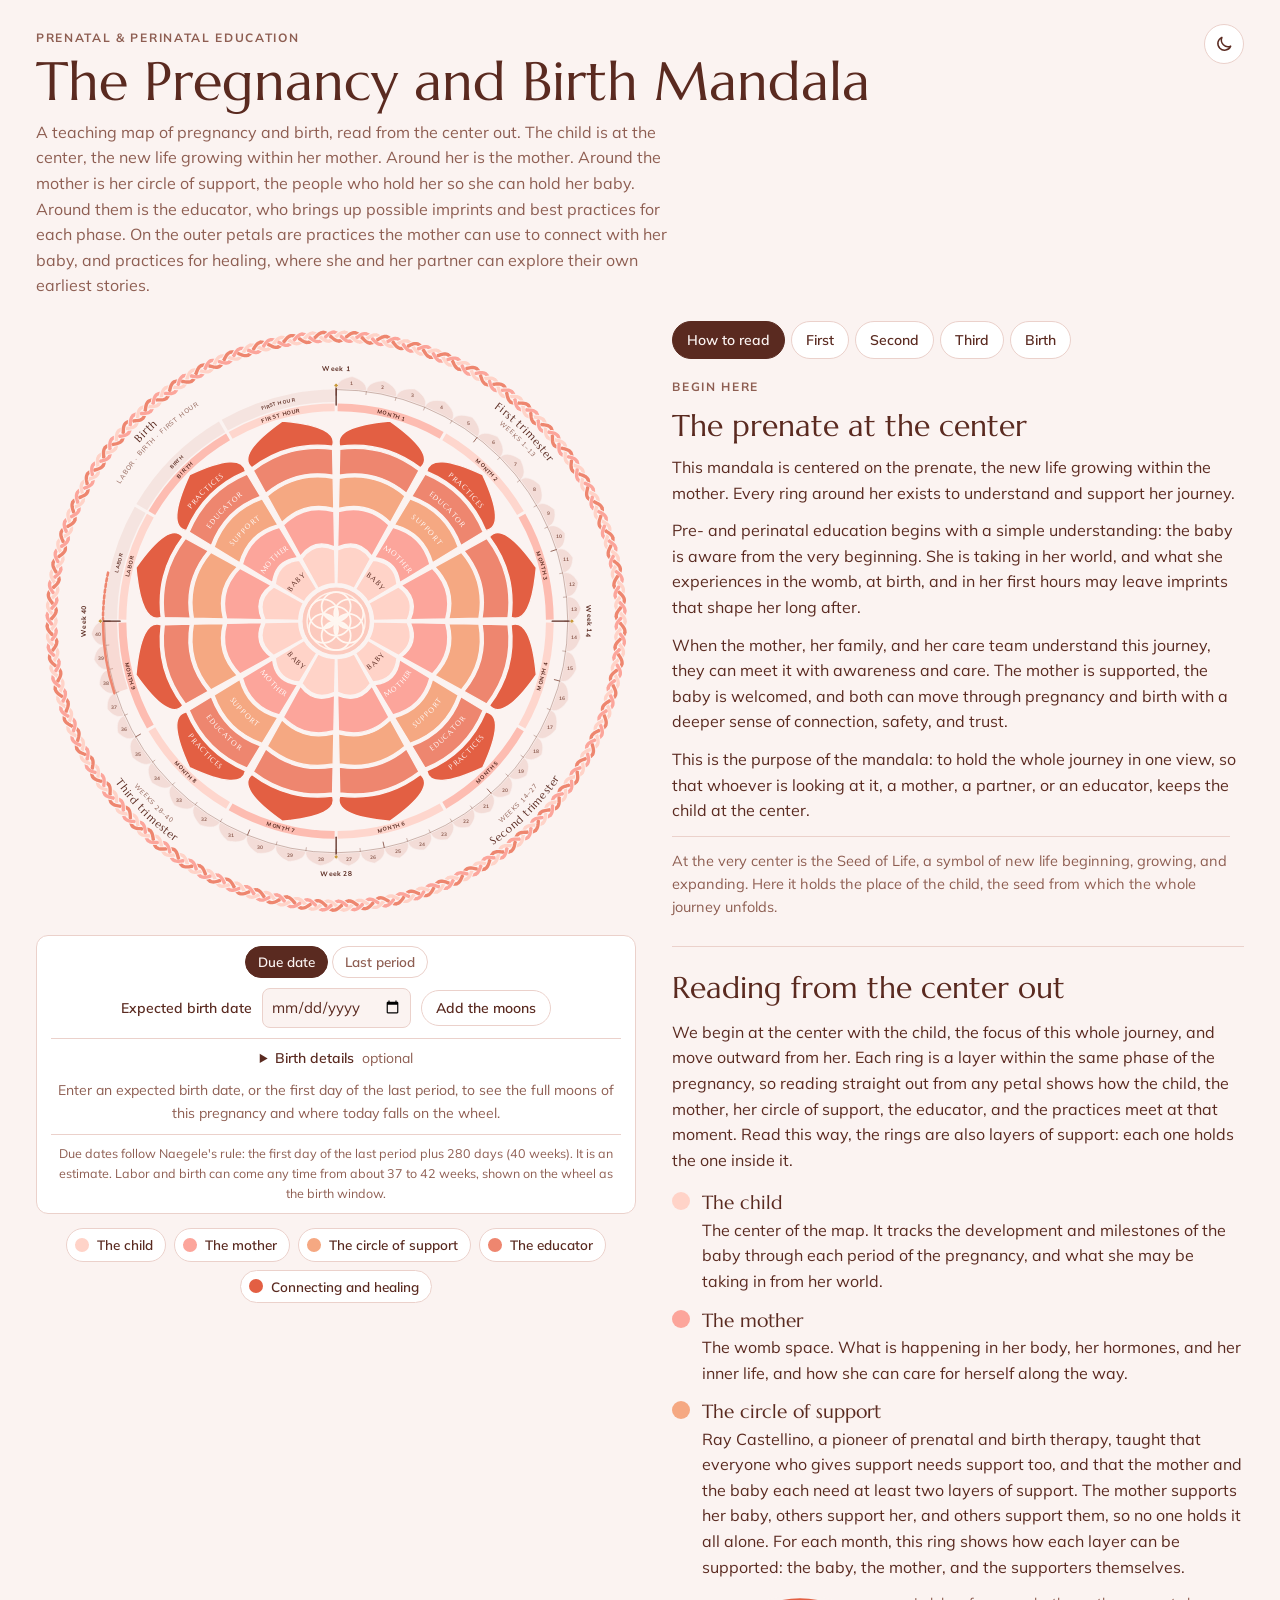
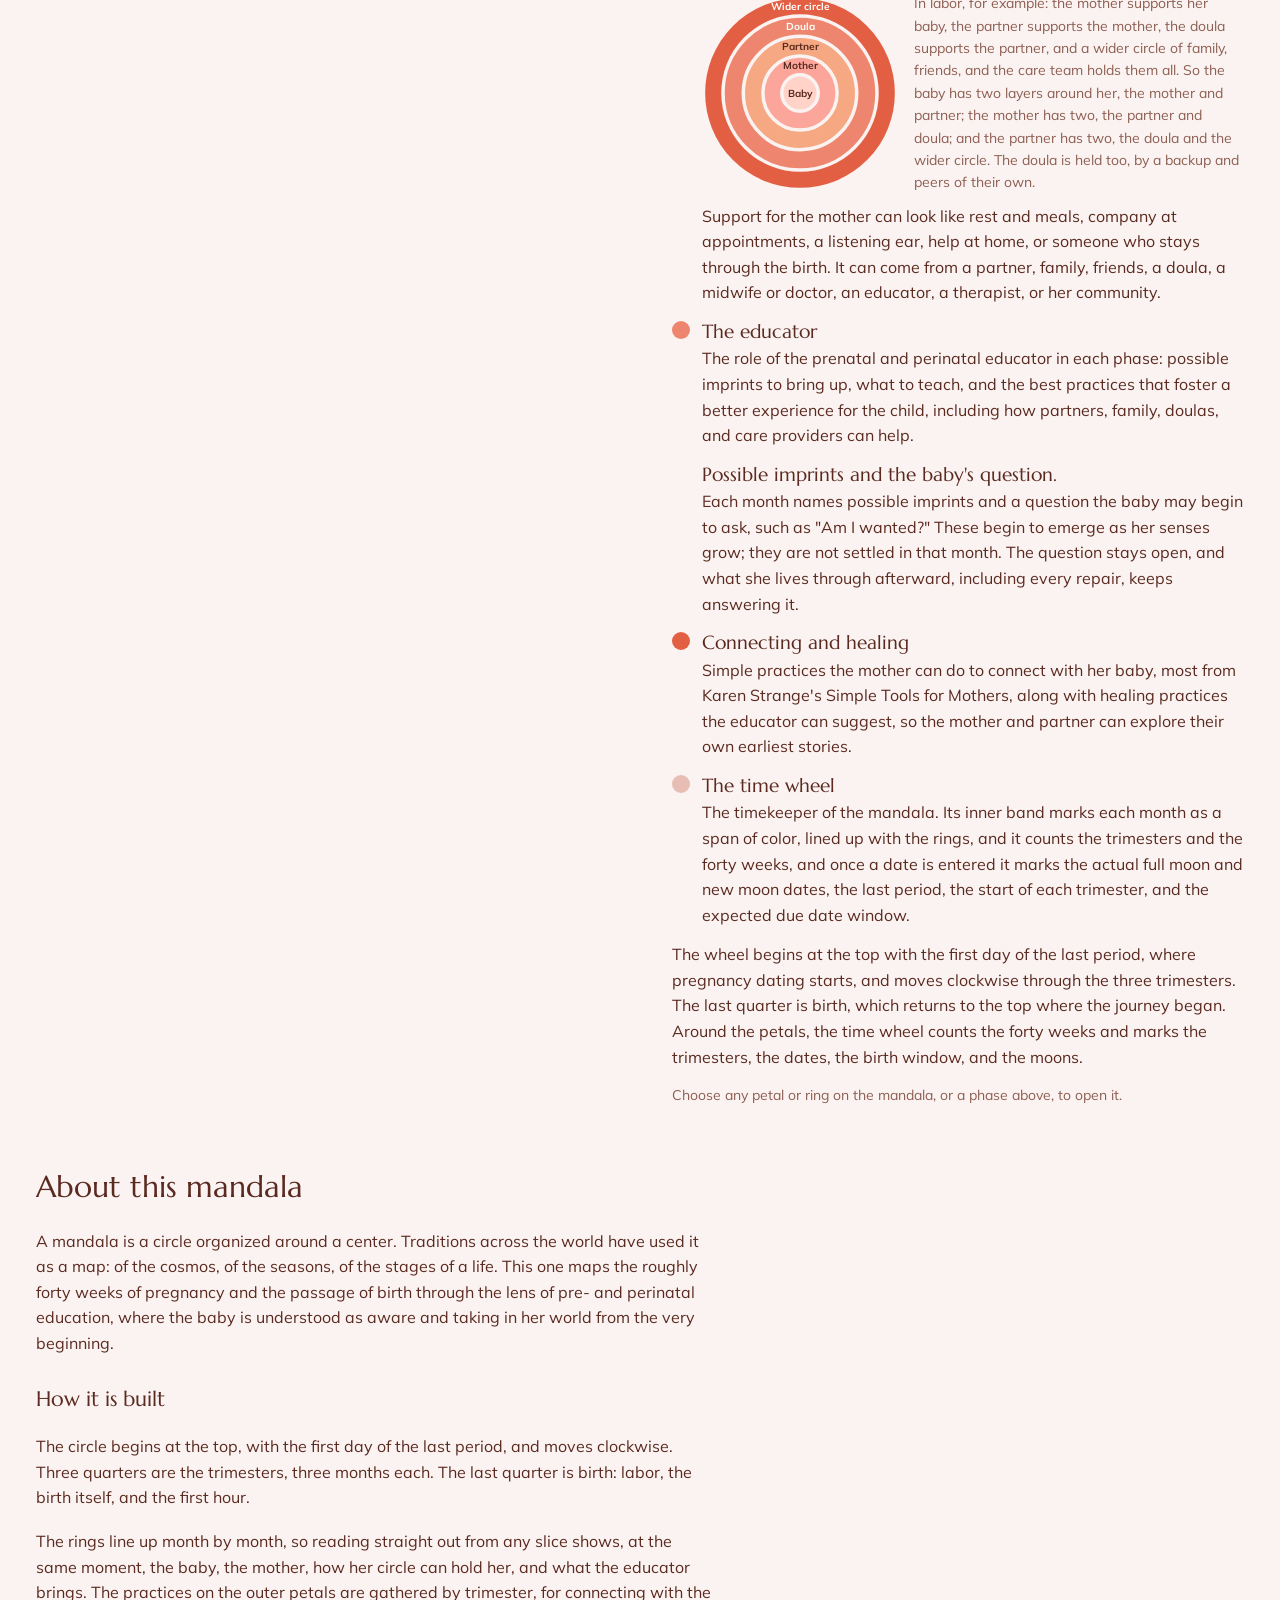
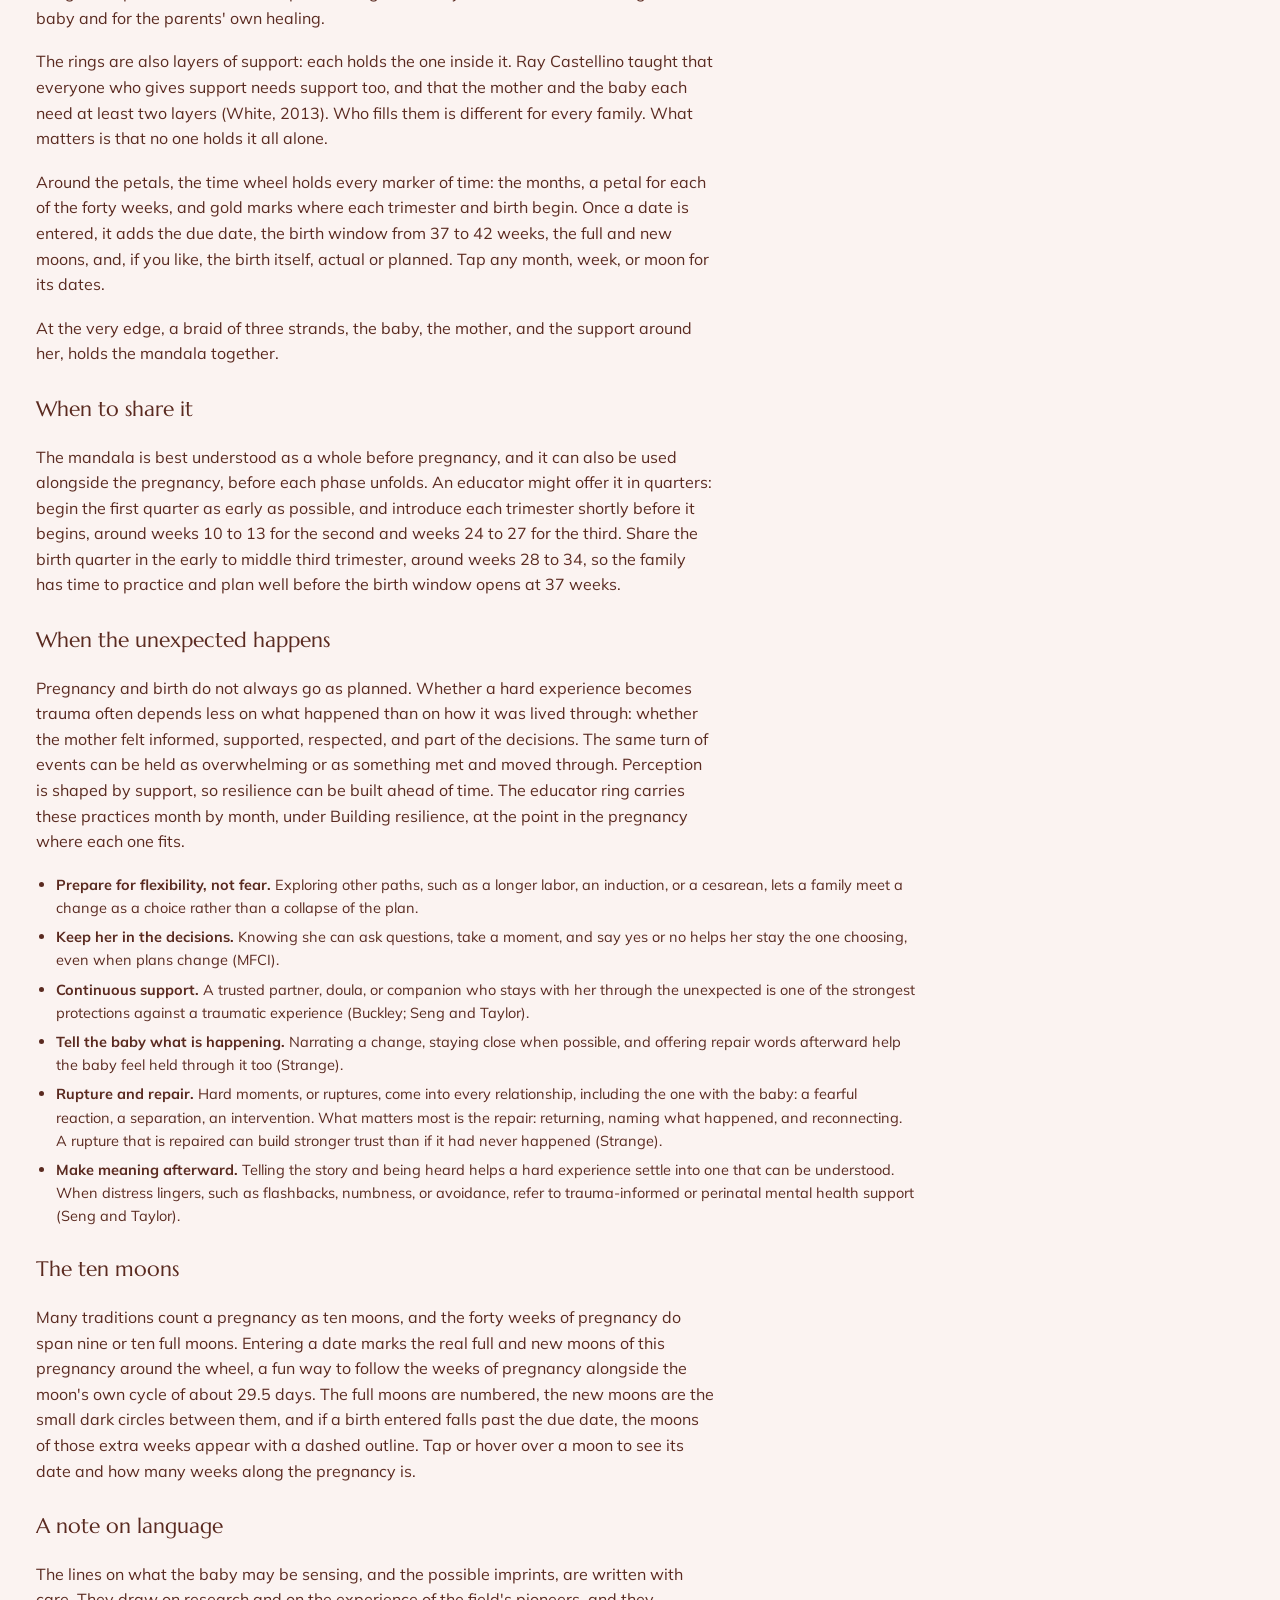
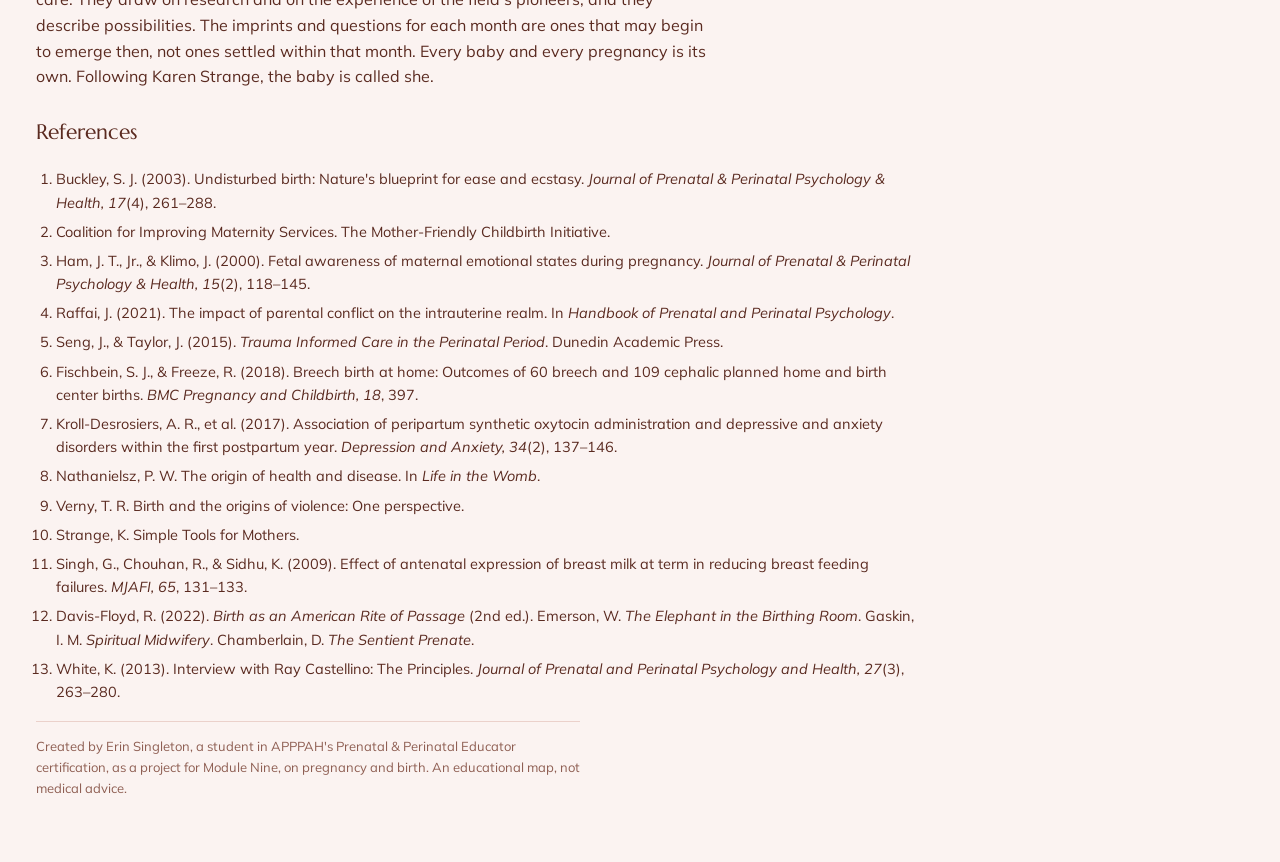
==== index.html @ 00bcc4e9 "Layers of support: a wider circle of family, friends, and the care team, so the partner has two laye" ====
<!doctype html>
<html lang="en">
<head>
<meta charset="utf-8">
<meta name="viewport" content="width=device-width,initial-scale=1,viewport-fit=cover">
<title>The Pregnancy and Birth Mandala</title>
<meta name="description" content="A teaching map of pregnancy and birth, read from the center out: the child, the mother, the circle of support, the educator, and practices for connecting with the prenate and for healing.">
<link rel="icon" href="favicon.ico?v=3" sizes="any">
<link rel="icon" href="favicon.svg?v=3" type="image/svg+xml">
<link rel="icon" href="favicon-32.png?v=3" type="image/png" sizes="32x32">
<link rel="apple-touch-icon" href="apple-touch-icon.png?v=3">
<link rel="preconnect" href="https://fonts.googleapis.com">
<link rel="preconnect" href="https://fonts.gstatic.com" crossorigin>
<link rel="stylesheet" href="https://fonts.googleapis.com/css2?family=Marcellus&family=Mulish:ital,wght@0,400;0,600;0,700;1,400&display=swap">
<style>
/* Layout: the mandala holds the left (sticky on wide screens); the reading panel sits to the right. Center-out order everywhere. */
:root{
  --bg:#FBF3F1; --surface:#FFFFFF; --ink:#5A2A20; --muted:#8E5E52; --line:#EBD1CB;
  --core:#E35F43; --child:#FFD3C8; --mother:#FCA59B; --circle:#F5A882; --support:#EE866F; --practice:#E35F43; --moon:#E7BDB4;
  --on-dark:#FFFFFF; --on-light:#5A2A20; --today:#5A2A20; --gold:#C9993A; --fullmoon:#FFFFFF; --seed:#FFF7F1; --center:#FCCABE; --month:#FDBCB1; --month2:#FED6CD;
  --display:"Marcellus", "Cormorant Garamond", Georgia, serif;
  --body:"Mulish", "Avenir Next", "Segoe UI", system-ui, sans-serif;
}
@media (prefers-color-scheme: dark){ :root:not([data-theme="light"]){
  --bg:#2A1814; --surface:#351F1A; --ink:#F3DFDB; --muted:#C9A097; --line:#4E312A;
  --core:#E35F43; --child:#F8BAAE; --mother:#EB9184; --circle:#DE8E6C; --support:#DC765F; --practice:#D0553A; --moon:#A87166;
  --on-dark:#FFFFFF; --on-light:#3A1A14; --today:#F3DFDB; --gold:#E0B65E; --fullmoon:#FBF0E4; --seed:#9E721E; --center:var(--child); --month:#F2A699; --month2:#F8C4BA; color-scheme:dark }}
:root[data-theme="dark"]{
  --bg:#2A1814; --surface:#351F1A; --ink:#F3DFDB; --muted:#C9A097; --line:#4E312A;
  --core:#E35F43; --child:#F8BAAE; --mother:#EB9184; --circle:#DE8E6C; --support:#DC765F; --practice:#D0553A; --moon:#A87166;
  --on-dark:#FFFFFF; --on-light:#3A1A14; --today:#F3DFDB; --gold:#E0B65E; --fullmoon:#FBF0E4; --seed:#9E721E; --center:var(--child); --month:#F2A699; --month2:#F8C4BA; color-scheme:dark }

*{box-sizing:border-box}
html{scroll-padding-top:env(safe-area-inset-top,0px)}
[hidden]{display:none!important}
img{max-width:100%}
body{background:var(--bg);color:var(--ink);font-family:var(--body);font-size:16px;line-height:1.6;margin:0}
.wrap{max-width:1240px;margin:0 auto;padding-inline:16px;padding-block:28px 64px}
header.top{display:grid;gap:6px;margin-bottom:22px;position:relative;padding-right:52px}
:root[data-theme="light"]{color-scheme:light}
.themebtn{position:absolute;top:-4px;right:0;width:40px;height:40px;display:grid;place-items:center;border:1px solid var(--line);border-radius:50%;background:var(--surface);color:var(--ink);cursor:pointer;padding:0}
.themebtn:hover{background:var(--bg)}
.themebtn:focus-visible{outline:2px solid var(--ink);outline-offset:2px}
.themebtn svg{width:20px;height:20px;overflow:visible}
.themebtn .sun{display:none}
.is-dark .themebtn .moon{display:none}
.is-dark .themebtn .sun{display:block}
.eyebrow{font-size:12px;letter-spacing:.14em;text-transform:uppercase;color:var(--muted);font-weight:700}
h1{font-family:var(--display);font-weight:400;font-size:clamp(34px,5vw,54px);line-height:1.05;margin:0;text-wrap:balance}
.lede{max-width:64ch;color:var(--muted);margin:4px 0 0}
.lede a{color:var(--ink)}

.main{display:grid;grid-template-columns:minmax(0,1.05fr) minmax(0,1fr);gap:36px;align-items:start}
@media (max-width:900px){.main{grid-template-columns:1fr}}
.stage{position:sticky;top:calc(env(safe-area-inset-top,0px) + 12px);display:grid;gap:14px}
@media (max-width:900px){.stage{position:static}}
.svgbox{width:100%;max-width:640px;margin:0 auto;aspect-ratio:1/1;position:relative}
.coretip{position:absolute;left:50%;top:50%;transform:translate(-50%,calc(-100% - 9%));width:min(250px,70%);background:var(--surface);color:var(--ink);border:1px solid var(--line);border-radius:12px;padding:10px 12px;font-size:13.5px;line-height:1.45;text-align:center;box-shadow:0 6px 20px color-mix(in srgb, var(--ink) 16%, transparent);pointer-events:none;opacity:0;transition:opacity .2s ease}
.coretip.on{opacity:1}
.coretip{border-top:5px solid var(--center);background:color-mix(in srgb, var(--center) 18%, var(--surface))}
.coretip .coreicon{width:44px;height:44px;display:block;margin:2px auto 6px;overflow:visible}
.coretip span{display:block;color:var(--muted);font-size:12.5px;margin-top:4px}
.coretip b{font-family:var(--display);font-weight:400;font-size:16px;display:block;margin-bottom:2px}
.moontip{position:absolute;left:0;top:0;z-index:2;width:max-content;max-width:min(260px,72%);background:var(--surface);color:var(--ink);border:1px solid var(--line);border-radius:12px;padding:8px 12px;font-size:13.5px;line-height:1.4;text-align:center;box-shadow:0 6px 20px color-mix(in srgb, var(--ink) 16%, transparent);pointer-events:none;opacity:0;transition:opacity .15s ease}
.moontip.on{opacity:1}
.moontip.ringed{border-top:5px solid var(--tipc);background:color-mix(in srgb, var(--tipc) 14%, var(--surface))}
.moontip .ringtag{display:inline-flex;align-items:center;gap:6px;font-size:10.5px;font-weight:700;letter-spacing:.12em;text-transform:uppercase;color:var(--muted);margin-bottom:2px}
.moontip .ringtag i{width:10px;height:10px;border-radius:50%;background:var(--tipc);box-shadow:0 0 0 1px color-mix(in srgb, var(--ink) 25%, transparent)}
.moontip b{font-family:var(--display);font-weight:400;font-size:16px;display:block}
.moontip span{color:var(--muted);font-size:12.5px;display:block}
.moonmk{cursor:pointer}
.moonring{fill:transparent;cursor:pointer}
.braidhit{fill:transparent;cursor:pointer}
.braidhit:focus{outline:none}
.wkhit{fill:transparent;cursor:pointer}
.wkhit:focus{outline:none}
/* a small scallop for each week around the time wheel, under its number; it warms when its week is hovered */
.wks{fill:var(--moon);opacity:.42;transition:fill .15s ease,opacity .15s ease}
.wks{stroke:var(--bg);stroke-width:1.2}
.wks.hov{fill:var(--mother);opacity:1}
.wks.post{fill:transparent;opacity:1;stroke:var(--moon);stroke-width:1.6;stroke-dasharray:4 3}
.wks.post.hov{fill:var(--mother);stroke:var(--mother)}
.wks.after{fill:var(--bg);opacity:1;stroke:var(--practice);stroke-width:1.3;stroke-dasharray:3 2.5}
.wks.after.hov{fill:var(--mother);stroke:var(--mother)}
.wks.bornwk{fill:var(--practice);opacity:.85}
.trimark{stroke:var(--ink);stroke-width:2.5;stroke-linecap:round;pointer-events:none}
.trigem{fill:var(--gold);stroke:var(--bg);stroke-width:1.5;pointer-events:none}
.winband{fill:var(--support);opacity:.22;cursor:pointer}
.winline{fill:none;stroke:var(--support);stroke-width:5;stroke-linecap:round;cursor:pointer}
.winband.open,.winband:focus-visible{opacity:.36}
.winband:focus{outline:none}
.winlbl{fill:var(--muted);font-family:var(--body);font-size:11px;font-weight:700}
.moonring:focus{outline:none}
.moonring:focus-visible,.moonring.open{fill:color-mix(in srgb, var(--ink) 6%, transparent)}
.moonmk:focus{outline:none}
.moonmk:focus-visible circle,.moonmk.open circle{stroke:var(--ink)}
.center-msg{display:grid;gap:12px}
.center-msg h2{font-family:var(--display);font-weight:400;font-size:30px;margin:0;line-height:1.15}
.center-msg p{margin:0;max-width:62ch}
.center-msg .sym{font-size:14.5px;color:var(--muted);border-top:1px solid var(--line);padding-top:12px}
svg{width:100%;height:100%;display:block;overflow:visible}
.cell{cursor:pointer;transition:opacity .25s ease;stroke:var(--bg);stroke-width:2.5}
.cell:focus{outline:none}
.cell:focus-visible{stroke:var(--ink);stroke-width:3}
svg.dimming .cell.off{opacity:.28}
#selOutline path{fill:none;stroke:var(--gold);stroke-width:2;stroke-linejoin:round;pointer-events:none}
.lbl{pointer-events:none;font-family:var(--display);}
.lbl-light{fill:var(--on-dark)}
.lbl-dark{fill:var(--on-light)}
.seclbl{fill:var(--ink);font-family:var(--display);font-size:21px;letter-spacing:.06em;cursor:pointer}
.secsub{fill:var(--muted);font-family:var(--body);font-size:12.5px;letter-spacing:.12em;text-transform:uppercase}
.orn{fill:none;stroke:var(--line);stroke-width:1.2}
.mspan{fill:var(--month);cursor:pointer}
.mspan.alt{fill:var(--month2)}
.mspan:focus{outline:none}
.mspan:hover,.mspan:focus-visible,.mspan.open{fill:var(--mother)}
.mlbl{fill:var(--on-light);font-family:var(--body);font-weight:700;pointer-events:none}
.wk{fill:none;stroke:var(--muted);stroke-width:1.2;stroke-linecap:round;opacity:.7}
.wk5{stroke-width:1.8;opacity:1}
.wklbl{fill:var(--muted);font-family:var(--body);font-size:9.5px;font-weight:700}
.dot{fill:var(--line)}

.datebar{display:flex;flex-wrap:wrap;gap:10px;align-items:center;justify-content:center;background:var(--surface);border:1px solid var(--line);border-radius:12px;padding:10px 14px;max-width:640px;margin:0 auto;width:100%}
.datebar label{font-size:14px;font-weight:600}
.datemode{flex-basis:100%;display:flex;justify-content:center;gap:4px}
.datemode button{font:inherit;font-size:13.5px;font-weight:600;border:1px solid var(--line);background:transparent;color:var(--muted);border-radius:999px;padding:4px 12px;cursor:pointer}
.datemode button[aria-checked="true"]{background:var(--ink);color:var(--bg);border-color:var(--ink)}
.datemode button:focus-visible{outline:2px solid var(--ink);outline-offset:2px}
.datelbl{fill:var(--ink);font-family:var(--body);font-weight:700}
.datetick{stroke:var(--ink);stroke-width:2.5;stroke-linecap:round;pointer-events:none}
.datebar input{font:inherit;font-size:15px;padding:6px 8px;border:1px solid var(--line);border-radius:8px;background:var(--bg);color:var(--ink)}
.btn{font:inherit;font-size:14px;font-weight:600;border:1px solid var(--line);background:transparent;color:var(--ink);border-radius:999px;padding:6px 14px;cursor:pointer}
.btn:hover{background:var(--bg)}
.btn:focus-visible,.tab:focus-visible,.ringkey button:focus-visible{outline:2px solid var(--ink);outline-offset:2px}
.status{flex-basis:100%;text-align:center;font-size:14px;color:var(--muted);margin:0}
.status b{color:var(--ink)}
.birthdet{flex-basis:100%;border-top:1px solid var(--line);padding-top:8px}
.birthdet summary{cursor:pointer;font-size:14px;font-weight:600;text-align:center;list-style-position:inside}
.birthdet summary span{font-weight:400;color:var(--muted);margin-left:4px}
.birthdet .bd{display:grid;gap:10px;margin-top:10px}
.birthdet label{display:grid;gap:4px;font-size:13.5px;font-weight:600}
.birthdet select,.birthdet input{font:inherit;font-size:15px;padding:6px 8px;border:1px solid var(--line);border-radius:8px;background:var(--bg);color:var(--ink)}
.birthdet .bdbtns{display:flex;gap:8px;flex-wrap:wrap;justify-content:center}
.birthdet .bnote{margin:0;font-size:12.5px;color:var(--muted)}
.bq{fill:var(--moon);opacity:.28;cursor:pointer}
.bq:hover,.bq.open,.bq:focus-visible{opacity:.5}
.bq:focus{outline:none}
.bqlbl{fill:var(--ink);font-family:var(--body);font-weight:700;pointer-events:none}
.bq.set{fill:var(--practice)}
.bq.set:hover,.bq.set.open,.bq.set:focus-visible{opacity:1!important}
.bqlbl.set{fill:var(--on-dark)}
.bmk{cursor:pointer}
.bmk:focus{outline:none}
.bmk circle{fill:var(--practice);stroke:var(--bg);stroke-width:2.5}
.bmk.planned circle{fill:var(--bg);stroke:var(--practice);stroke-width:2.5;stroke-dasharray:3 2.5}
.bmk.labor circle{fill:var(--support)}
.bmk.labor.planned circle{fill:var(--bg);stroke:var(--support)}
.bmk:focus-visible circle,.bmk.open circle{stroke:var(--ink)}
.bline{stroke:var(--practice);stroke-width:2.5;stroke-linecap:round;pointer-events:none}
.bline.planned{stroke-dasharray:5 4}
.blbl{fill:var(--practice);font-family:var(--body);font-weight:700}
.rule{flex-basis:100%;text-align:center;font-size:12.5px;color:var(--muted);margin:0;border-top:1px solid var(--line);padding-top:8px}
.newmk circle{fill:var(--on-light);stroke:var(--moon);stroke-width:2}
.newmk:focus-visible circle,.newmk.open circle{stroke:var(--ink)}

.ringkey{display:flex;flex-wrap:wrap;gap:8px;justify-content:center;max-width:640px;margin:0 auto}
.ringkey button{display:inline-flex;align-items:center;gap:8px;font:inherit;font-size:13.5px;font-weight:600;color:var(--ink);background:var(--surface);border:1px solid var(--line);border-radius:999px;padding:5px 12px 5px 8px;cursor:pointer}
.sw{width:14px;height:14px;border-radius:50%;flex:none}

/* Panel */
.panel{display:grid;gap:18px;min-width:0}
.tabs{display:flex;flex-wrap:wrap;gap:6px}
.tab{font:inherit;font-size:14px;font-weight:600;padding:7px 14px;border-radius:999px;border:1px solid var(--line);background:var(--surface);color:var(--ink);cursor:pointer}
.tab[aria-selected="true"]{background:var(--ink);color:var(--bg);border-color:var(--ink)}
.phasehead h2{font-family:var(--display);font-weight:400;font-size:32px;line-height:1.1;margin:0}
.phasehead .meta{color:var(--muted);font-size:14px;margin-top:4px;font-variant-numeric:tabular-nums}
.phasehead p{margin:10px 0 0;max-width:62ch}
.ring{background:var(--surface);border:1px solid var(--line);border-radius:14px;padding:16px 18px;display:grid;gap:10px;scroll-margin-top:16px}
.ring.hl{border-color:var(--ink);box-shadow:0 0 0 1px var(--ink)}
.ring h3{margin:0;font-family:var(--display);font-weight:400;font-size:22px;display:flex;align-items:center;gap:10px}
.ring h3 .sw{width:16px;height:16px}
.ring .about{margin:0;color:var(--muted);font-size:14px}
.ring h4{margin:4px 0 0;font-size:12px;letter-spacing:.12em;text-transform:uppercase;color:var(--muted)}
.ring p{margin:0}
.ring ul{margin:0;padding-left:20px;display:grid;gap:6px}
#r-practice h4{border-top:1px solid var(--line);padding-top:14px;margin-top:8px}
.support{background:color-mix(in srgb, var(--support) 12%, transparent);border-radius:10px;padding:10px 12px;font-size:14.5px}
.mcard{background:var(--surface);border:1px solid var(--line);border-radius:14px;padding:16px 18px;display:grid;gap:14px;scroll-margin-top:16px}
.mcard.cur{border-color:var(--ink);box-shadow:0 0 0 1px var(--ink)}
.mt{font-family:var(--display);font-size:24px;display:flex;flex-wrap:wrap;gap:4px 12px;align-items:baseline}
.mt span{font-family:var(--body);font-size:13.5px;color:var(--muted);font-variant-numeric:tabular-nums}
.lane{display:grid;gap:6px;padding:2px 0 2px 14px;border-left:3px solid var(--line)}
.lane p{margin:0}
.lane h4{display:flex;align-items:center;gap:8px;margin:0;font-size:12px;letter-spacing:.12em;text-transform:uppercase;color:var(--muted)}
.lane h4 .sw{width:12px;height:12px}
.l-child{border-left-color:var(--child)} .l-mother{border-left-color:var(--mother)} .l-circle{border-left-color:var(--circle)} .l-edu{border-left-color:var(--support)}
.lane.hl{background:color-mix(in srgb, var(--ink) 6%, transparent);border-radius:0 8px 8px 0;padding-block:8px}
.take{font-style:italic}
/* the baby's question: the one the month's imprint may answer, set after the imprint */
.herq{font-family:var(--display);font-size:20px;line-height:1.3;color:var(--ink);margin:4px 0 8px;padding:12px 14px;text-align:center;border-top:1px solid var(--line);border-bottom:1px solid var(--line)}
.herq small{display:block;font-family:var(--body);font-size:13.5px;line-height:1.45;color:var(--muted);margin-top:3px}
.herq span{display:block;font-family:var(--body);font-size:11px;font-weight:700;letter-spacing:.16em;text-transform:uppercase;color:var(--muted);margin-bottom:2px}
.moontip .tq{display:block;font-family:var(--display);font-style:normal;font-size:15px;margin:0 0 4px}
.moontip .tql{font-size:10.5px;font-weight:700;letter-spacing:.12em;text-transform:uppercase;margin:6px 0 1px}
.moontip .tql.q{font-size:12.5px;font-weight:400;font-style:italic;letter-spacing:0;text-transform:none}
.deeper{font-size:14px;color:var(--muted)}
.deeper b{color:var(--ink)}
.deeper ul{margin:4px 0 0;padding-left:18px;display:grid;gap:3px}
.src{font-size:12.5px;color:var(--muted)}
.intro{display:grid;gap:14px}
.center-msg + .intro{margin-top:28px;padding-top:24px;border-top:1px solid var(--line)}
.intro h2{font-family:var(--display);font-weight:400;font-size:30px;margin:0;line-height:1.15}
.intro p{margin:0;max-width:62ch}
.legend{display:grid;gap:10px;margin:0;padding:0;list-style:none}
.legend li{display:grid;grid-template-columns:18px 1fr;gap:12px;align-items:start}
.legend .sw{margin-top:5px;width:18px;height:18px}
.legend b{font-family:var(--display);font-weight:400;font-size:19px;display:block}
.layers{display:flex;flex-wrap:wrap;align-items:center;gap:12px 16px;margin:12px 0 0}
.layers svg{width:196px;height:196px;flex:none;overflow:visible}
.layers text{font-family:var(--body);font-size:14.5px;font-weight:700;fill:var(--on-light);text-anchor:middle;dominant-baseline:central}
.layers text.lt{fill:var(--on-dark)}
.layers figcaption{flex:1 1 180px;font-size:14px;color:var(--muted)}
.legend .more{margin:10px 0 0}
.lane .about{margin:0;color:var(--muted);font-size:14px}
.hint{font-size:14px;color:var(--muted)}

section.about{margin-top:56px;display:grid;gap:18px;max-width:880px}
section.about h2{font-family:var(--display);font-weight:400;font-size:30px;margin:0}
section.about h3{font-family:var(--display);font-weight:400;font-size:21px;margin:8px 0 0}
section.about p{margin:0;max-width:68ch}
.refs{margin:0;padding-left:20px;display:grid;gap:6px;font-size:14.5px}
.foot{font-size:13px;color:var(--muted);border-top:1px solid var(--line);padding-top:14px;margin-top:10px}
@media (prefers-reduced-motion: reduce){.cell{transition:none}}
</style>
<script>
try{ var t=localStorage.getItem("pm-theme"); if(t==="light"||t==="dark") document.documentElement.setAttribute("data-theme",t); }catch(e){}
</script>
</head>
<body>
<div class="wrap">
  <header class="top">
    <button class="themebtn" type="button" id="themebtn" aria-label="Switch to dark mode">
      <svg class="sun" viewBox="0 0 24 24" fill="none" stroke="currentColor" stroke-width="1.8" stroke-linecap="round" aria-hidden="true"><circle cx="12" cy="12" r="4.2"/><path d="M12 2.5v2.2M12 19.3v2.2M2.5 12h2.2M19.3 12h2.2M5.3 5.3l1.6 1.6M17.1 17.1l1.6 1.6M5.3 18.7l1.6-1.6M17.1 6.9l1.6-1.6"/></svg>
      <svg class="moon" viewBox="0 0 24 24" fill="none" stroke="currentColor" stroke-width="1.8" stroke-linejoin="round" aria-hidden="true"><path d="M20 14.5A8 8 0 0 1 9.5 4a8 8 0 1 0 10.5 10.5z"/></svg>
    </button>
    <div class="eyebrow">Prenatal &amp; Perinatal Education</div>
    <h1>The Pregnancy and Birth Mandala</h1>
    <p class="lede">A teaching map of pregnancy and birth, read from the center out. The child is at the center, the new life growing within her mother. Around her is the mother. Around the mother is her circle of support, the people who hold her so she can hold her baby. Around them is the educator, who brings up possible imprints and best practices for each phase. On the outer petals are practices the mother can use to connect with her baby, and practices for healing, where she and her partner can explore their own earliest stories.</p>
  </header>

  <div class="main">
    <div class="stage">
      <div class="svgbox"><div class="moontip" id="moontip" role="status"></div><div class="coretip" id="coretip" aria-hidden="true"><svg class="coreicon" viewBox="-68 -68 136 136" aria-hidden="true"><circle r="66" fill="var(--center)"/><g fill="none" stroke="var(--seed)" stroke-width="5"><path d="M0 0A28 28 0 0 1 0.0 -28.0A28 28 0 0 1 0 0Z" fill="var(--seed)" stroke="none"/><path d="M0 0A28 28 0 0 1 24.2 -14.0A28 28 0 0 1 0 0Z" fill="var(--seed)" stroke="none"/><path d="M0 0A28 28 0 0 1 24.2 14.0A28 28 0 0 1 0 0Z" fill="var(--seed)" stroke="none"/><path d="M0 0A28 28 0 0 1 0.0 28.0A28 28 0 0 1 0 0Z" fill="var(--seed)" stroke="none"/><path d="M0 0A28 28 0 0 1 -24.2 14.0A28 28 0 0 1 0 0Z" fill="var(--seed)" stroke="none"/><path d="M0 0A28 28 0 0 1 -24.2 -14.0A28 28 0 0 1 0 0Z" fill="var(--seed)" stroke="none"/><circle r="28"/><circle cx="0.0" cy="-28.0" r="28"/><circle cx="24.2" cy="-14.0" r="28"/><circle cx="24.2" cy="14.0" r="28"/><circle cx="0.0" cy="28.0" r="28"/><circle cx="-24.2" cy="14.0" r="28"/><circle cx="-24.2" cy="-14.0" r="28"/><circle r="56"/></g></svg><b>The new life at the center</b>The Seed of Life: new life beginning, growing, and expanding within her mother.<span>Tap to read more.</span></div><svg id="m" viewBox="-578 -578 1156 1156" role="group" aria-label="Pregnancy mandala"></svg></div>
      <form class="datebar" id="dateform" autocomplete="off">
        <div class="datemode" role="radiogroup" aria-label="Which date do you know?">
          <button type="button" role="radio" aria-checked="true" data-mode="edd">Due date</button>
          <button type="button" role="radio" aria-checked="false" data-mode="lmp">Last period</button>
        </div>
        <label for="edd" id="datelabel">Expected birth date</label>
        <input type="date" id="edd" name="edd">
        <button class="btn" type="submit">Add the moons</button>
        <button class="btn" type="button" id="clear" hidden>Clear</button>
        <details class="birthdet" id="birthdet">
          <summary>Birth details <span>optional</span></summary>
          <div class="bd">
            <label>How birth begins
              <select id="bkind">
                <option value="spont">Labor begins on its own</option>
                <option value="induce">Induction</option>
                <option value="cesarean">Cesarean</option>
              </select></label>
            <label id="blabor-l"><span id="blabor-t">Labor began</span><input type="datetime-local" id="blabor"></label>
            <label><span id="bbirth-t">Birth</span><input type="datetime-local" id="bbirth"></label>
            <div class="bdbtns"><button class="btn" type="button" id="bsave">Show on the wheel</button><button class="btn" type="button" id="bclear" hidden>Clear birth details</button></div>
            <p class="bnote">For a birth that has happened, or one that is planned, such as an induction or a cesarean for medical reasons. The due date and the full forty weeks stay on the wheel, and the birth is marked where it falls, so you can see where the baby is at that time and prepare along that line. A date still to come is shown as planned.</p>
          </div>
        </details>
        <p class="status" id="status">Enter an expected birth date, or the first day of the last period, to see the full moons of this pregnancy and where today falls on the wheel.</p>
        <p class="rule">Due dates follow Naegele's rule: the first day of the last period plus 280 days (40 weeks). It is an estimate. Labor and birth can come any time from about 37 to 42 weeks, shown on the wheel as the birth window.</p>
      </form>
      <div class="ringkey" id="ringkey" aria-label="Rings"></div>
    </div>

    <div class="panel">
      <div class="tabs" role="tablist" id="tabs"></div>
      <div id="panel" aria-live="polite"></div>
    </div>
  </div>

  <section class="about" id="about">
    <h2>About this mandala</h2>
    <p>A mandala is a circle organized around a center. Traditions across the world have used it as a map: of the cosmos, of the seasons, of the stages of a life. This one maps the roughly forty weeks of pregnancy and the passage of birth through the lens of pre- and perinatal education, where the baby is understood as aware and taking in her world from the very beginning.</p>
    <h3>How it is built</h3>
    <p>The circle begins at the top, with the first day of the last period, and moves clockwise. Three quarters are the trimesters, three months each. The last quarter is birth: labor, the birth itself, and the first hour.</p>
    <p>The rings line up month by month, so reading straight out from any slice shows, at the same moment, the baby, the mother, how her circle can hold her, and what the educator brings. The practices on the outer petals are gathered by trimester, for connecting with the baby and for the parents' own healing.</p>
    <p>The rings are also layers of support: each holds the one inside it. Ray Castellino taught that everyone who gives support needs support too, and that the mother and the baby each need at least two layers (White, 2013). Who fills them is different for every family. What matters is that no one holds it all alone.</p>
    <p>Around the petals, the time wheel holds every marker of time: the months, a petal for each of the forty weeks, and gold marks where each trimester and birth begin. Once a date is entered, it adds the due date, the birth window from 37 to 42 weeks, the full and new moons, and, if you like, the birth itself, actual or planned. Tap any month, week, or moon for its dates.</p>
    <p>At the very edge, a braid of three strands, the baby, the mother, and the support around her, holds the mandala together.</p>
    <h3>When to share it</h3>
    <p>The mandala is best understood as a whole before pregnancy, and it can also be used alongside the pregnancy, before each phase unfolds. An educator might offer it in quarters: begin the first quarter as early as possible, and introduce each trimester shortly before it begins, around weeks 10 to 13 for the second and weeks 24 to 27 for the third. Share the birth quarter in the early to middle third trimester, around weeks 28 to 34, so the family has time to practice and plan well before the birth window opens at 37 weeks.</p>
    <h3>When the unexpected happens</h3>
    <p>Pregnancy and birth do not always go as planned. Whether a hard experience becomes trauma often depends less on what happened than on how it was lived through: whether the mother felt informed, supported, respected, and part of the decisions. The same turn of events can be held as overwhelming or as something met and moved through. Perception is shaped by support, so resilience can be built ahead of time. The educator ring carries these practices month by month, under Building resilience, at the point in the pregnancy where each one fits.</p>
    <ul class="refs">
      <li><b>Prepare for flexibility, not fear.</b> Exploring other paths, such as a longer labor, an induction, or a cesarean, lets a family meet a change as a choice rather than a collapse of the plan.</li>
      <li><b>Keep her in the decisions.</b> Knowing she can ask questions, take a moment, and say yes or no helps her stay the one choosing, even when plans change (MFCI).</li>
      <li><b>Continuous support.</b> A trusted partner, doula, or companion who stays with her through the unexpected is one of the strongest protections against a traumatic experience (Buckley; Seng and Taylor).</li>
      <li><b>Tell the baby what is happening.</b> Narrating a change, staying close when possible, and offering repair words afterward help the baby feel held through it too (Strange).</li>
      <li><b>Rupture and repair.</b> Hard moments, or ruptures, come into every relationship, including the one with the baby: a fearful reaction, a separation, an intervention. What matters most is the repair: returning, naming what happened, and reconnecting. A rupture that is repaired can build stronger trust than if it had never happened (Strange).</li>
      <li><b>Make meaning afterward.</b> Telling the story and being heard helps a hard experience settle into one that can be understood. When distress lingers, such as flashbacks, numbness, or avoidance, refer to trauma-informed or perinatal mental health support (Seng and Taylor).</li>
    </ul>
    <h3>The ten moons</h3>
    <p>Many traditions count a pregnancy as ten moons, and the forty weeks of pregnancy do span nine or ten full moons. Entering a date marks the real full and new moons of this pregnancy around the wheel, a fun way to follow the weeks of pregnancy alongside the moon's own cycle of about 29.5 days. The full moons are numbered, the new moons are the small dark circles between them, and if a birth entered falls past the due date, the moons of those extra weeks appear with a dashed outline. Tap or hover over a moon to see its date and how many weeks along the pregnancy is.</p>
    <h3>A note on language</h3>
    <p>The lines on what the baby may be sensing, and the possible imprints, are written with care. They draw on research and on the experience of the field's pioneers, and they describe possibilities. The imprints and questions for each month are ones that may begin to emerge then, not ones settled within that month. Every baby and every pregnancy is its own. Following Karen Strange, the baby is called she.</p>
    <h3>References</h3>
    <ol class="refs">
      <li>Buckley, S. J. (2003). Undisturbed birth: Nature's blueprint for ease and ecstasy. <i>Journal of Prenatal &amp; Perinatal Psychology &amp; Health, 17</i>(4), 261–288.</li>
      <li>Coalition for Improving Maternity Services. The Mother-Friendly Childbirth Initiative.</li>
      <li>Ham, J. T., Jr., &amp; Klimo, J. (2000). Fetal awareness of maternal emotional states during pregnancy. <i>Journal of Prenatal &amp; Perinatal Psychology &amp; Health, 15</i>(2), 118–145.</li>
      <li>Raffai, J. (2021). The impact of parental conflict on the intrauterine realm. In <i>Handbook of Prenatal and Perinatal Psychology</i>.</li>
      <li>Seng, J., &amp; Taylor, J. (2015). <i>Trauma Informed Care in the Perinatal Period</i>. Dunedin Academic Press.</li>
      <li>Fischbein, S. J., &amp; Freeze, R. (2018). Breech birth at home: Outcomes of 60 breech and 109 cephalic planned home and birth center births. <i>BMC Pregnancy and Childbirth, 18</i>, 397.</li>
      <li>Kroll-Desrosiers, A. R., et al. (2017). Association of peripartum synthetic oxytocin administration and depressive and anxiety disorders within the first postpartum year. <i>Depression and Anxiety, 34</i>(2), 137–146.</li>
      <li>Nathanielsz, P. W. The origin of health and disease. In <i>Life in the Womb</i>.</li>
      <li>Verny, T. R. Birth and the origins of violence: One perspective.</li>
      <li>Strange, K. Simple Tools for Mothers.</li>
      <li>Singh, G., Chouhan, R., &amp; Sidhu, K. (2009). Effect of antenatal expression of breast milk at term in reducing breast feeding failures. <i>MJAFI, 65</i>, 131–133.</li>
      <li>Davis-Floyd, R. (2022). <i>Birth as an American Rite of Passage</i> (2nd ed.). Emerson, W. <i>The Elephant in the Birthing Room</i>. Gaskin, I. M. <i>Spiritual Midwifery</i>. Chamberlain, D. <i>The Sentient Prenate</i>.</li>
      <li>White, K. (2013). Interview with Ray Castellino: The Principles. <i>Journal of Prenatal and Perinatal Psychology and Health, 27</i>(3), 263–280.</li>
    </ol>
    <p class="foot">Created by Erin Singleton, a student in APPPAH's Prenatal &amp; Perinatal Educator certification, as a project for Module Nine, on pregnancy and birth. An educational map, not medical advice.</p>
  </section>
</div>

<script>
(function(){
"use strict";

/* ---------- Content ---------- */
const RINGS = {
  child:   {name:"The child", color:"--child", about:"The center of the map. It tracks the development and milestones of the baby through each period of the pregnancy, and what she may be taking in from her world."},
  mother:  {name:"The mother", color:"--mother", about:"The womb space. What is happening in her body, her hormones, and her inner life, and how she can care for herself along the way."},
  circle:  {name:"The circle of support", color:"--circle", about:"Ray Castellino, a pioneer of prenatal and birth therapy, taught that everyone who gives support needs support too, and that the mother and the baby each need at least two layers of support. The mother supports her baby, others support her, and others support them, so no one holds it all alone. For each month, this ring shows how each layer can be supported: the baby, the mother, and the supporters themselves.",
   more:`<figure class="layers">
      <svg viewBox="-140 -140 280 280" role="img" aria-label="Nested circles: a wider circle of family, friends, and the care team holds the doula, the doula holds the partner, the partner holds the mother, the mother holds the baby">
        <g stroke="var(--bg)" stroke-width="5"><circle r="138" fill="var(--practice)"/><circle r="110" fill="var(--support)"/><circle r="81" fill="var(--circle)"/><circle r="53" fill="var(--mother)"/><circle r="26" fill="var(--child)"/></g>
        <text y="-124" class="lt">Wider circle</text><text y="-95.5" class="lt">Doula</text><text y="-67">Partner</text><text y="-39.5">Mother</text><text y="1">Baby</text>
      </svg>
      <figcaption>In labor, for example: the mother supports her baby, the partner supports the mother, the doula supports the partner, and a wider circle of family, friends, and the care team holds them all. So the baby has two layers around her, the mother and partner; the mother has two, the partner and doula; and the partner has two, the doula and the wider circle. The doula is held too, by a backup and peers of their own.</figcaption>
    </figure>
    <p class="more">Support for the mother can look like rest and meals, company at appointments, a listening ear, help at home, or someone who stays through the birth. It can come from a partner, family, friends, a doula, a midwife or doctor, an educator, a therapist, or her community.</p>`},
  support: {name:"The educator", color:"--support", about:"The role of the prenatal and perinatal educator in each phase: possible imprints to bring up, what to teach, and the best practices that foster a better experience for the child, including how partners, family, doulas, and care providers can help.",
   more:`<p class="more"><b>Possible imprints and the baby's question.</b> Each month names possible imprints and a question the baby may begin to ask, such as "Am I wanted?" These begin to emerge as her senses grow; they are not settled in that month. The question stays open, and what she lives through afterward, including every repair, keeps answering it.</p>`},
  practice:{name:"Connecting and healing", color:"--practice", about:"Simple practices the mother can do to connect with her baby, most from Karen Strange's Simple Tools for Mothers, along with healing practices the educator can suggest, so the mother and partner can explore their own earliest stories."}
};

const PHASES = [
  {id:"t1", name:"First trimester", short:"First", sub:"Weeks 1–13", days:[0,90],
   intro:"The beginning, from conception to taking root. The baby forms at a remarkable pace, often before anyone knows she is there, while the news can bring joy, fear, and old feelings to the surface; a time to welcome her, find one way to settle, and gather the people who will help."},
  {id:"t2", name:"Second trimester", short:"Second", sub:"Weeks 14–27", days:[91,188],
   intro:"The middle, when the relationship becomes something both can sense. The baby begins to hear and to move in ways her mother can feel, energy often returns, and thoughts turn toward birth; a time to connect, choose the stories taken in, and begin planning support."},
  {id:"t3", name:"Third trimester", short:"Third", sub:"Weeks 28–40", days:[189,279],
   intro:"The ripening, as both bodies prepare for birth. The baby grows, comes to know her mother's voice, and space grows tight, while fears and choices can rise; a time to slow down, plan the birth space and support, and prepare for flexibility, not fear."},
  {id:"birth", name:"Birth", short:"Birth", sub:"Labor · birth · first hour", days:null,
   intro:"The threshold: labor, birth, and the first hour. Hormones that flow best when the mother feels safe and unobserved carry them both through, and the space, the people present, and how the baby is met all shape her arrival; whatever turn it takes, repair is possible."}
];

// 12 aligned months: 9 months + 3 birth moments. Child, mother and educator share these petals.
const CHILD = [
  {t:"Month 1", w:"Weeks 1–4", wk:[0,4],
   grow:"Counting starts from the first day of the last period, so conception happens around week 2. About a week later the tiny ball of cells implants in the lining of the womb, and the cells that will become the placenta begin reaching toward the mother's blood supply.",
   take:"In the PPN view, her experience begins at conception, often before anyone knows she is there."},
  {t:"Month 2", w:"Weeks 5–8", wk:[4,8],
   grow:"The heart begins to beat around week 6. The neural tube, the start of the brain and spinal cord, closes, and arm and leg buds appear. By week 8 every major organ system has begun.",
   take:"The first touch receptors form around the mouth. In the PPN view, she is already taking in how she is received."},
  {t:"Month 3", w:"Weeks 9–13", wk:[8,13],
   grow:"Now a fetus, the baby moves, stretches, hiccups, and swallows amniotic fluid long before the mother can feel it. Sensitivity to touch spreads from the face to more of the body.",
   take:"Some of the mother's chemistry, including stress hormones, reaches her through the placenta."},
  {t:"Month 4", w:"Weeks 14–17", wk:[13,17],
   grow:"Movements grow smoother and more coordinated, and the baby makes facial expressions. The inner ear and taste buds are taking shape.",
   take:"Her movements meet the walls of the womb, and soon her mother's hand."},
  {t:"Month 5", w:"Weeks 18–22", wk:[17,22],
   grow:"Hearing begins: the first sounds reach her around weeks 18 to 20, and her hearing keeps sharpening through about week 25. Fine hair and a protective coating of vernix cover the skin, and sleep and wake cycles appear.",
   take:"Sound travels through the womb wall as vibration. Voices, music, laughter, and raised voices begin to reach her."},
  {t:"Month 6", w:"Weeks 23–27", wk:[22,27],
   grow:"She begins to respond to sound, often moving or startling at a sudden loud noise. The lungs begin making surfactant and the brain grows quickly. Her sleep is not yet divided into stages: she moves through loose, irregular cycles of rest and activity, an early form of sleep from which REM and quiet sleep will take shape in the coming weeks. Recordings from babies born this early show slow, delta-range brain waves arriving in bursts with quiet between them, growing steadier across the third trimester.",
   take:"Touch on the belly, familiar voices, and the rhythm of her mother's days. Her brain waves are six to ten times slower than an adult's (Strange)."},
  {t:"Month 7", w:"Weeks 28–31", wk:[27,31],
   grow:"The eyes open and can sense light through the belly. The baby is gaining fat, practicing breathing movements, and moving between clear sleep states. REM sleep appears around now: active sleep with rapid eye movements, the stage linked with dreaming. She spends much of each day in it, though whether she dreams, no one can yet say.",
   take:"Light, and the voices she hears most. The voices she knows now will be familiar after birth."},
  {t:"Month 8", w:"Weeks 32–35", wk:[31,35],
   grow:"The baby gains weight quickly and space grows tight. Around now, studies first show her responding to her mother's voice differently from other voices, a recognition that grows clearer by term. After birth, she prefers it. Antibodies cross the placenta to prepare her immune system. Many babies settle head down in these weeks, and some remain breech.",
   take:"The narrowing space. Her movements change from tumbling to stretching and pushing."},
  {t:"Month 9", w:"Weeks 36–40", wk:[35,40],
   grow:"The lungs finish maturing, and full term arrives at 39 to 40 weeks. Research suggests her own lungs release a signal that helps start labor.",
   take:"Her own readiness. She may have a part in deciding when birth begins."},
  {t:"Labor", w:"The threshold", wk:null,
   grow:"Contractions press and release her whole body like a long, firm embrace. Her own stress hormones surge, protecting her through each squeeze and preparing her lungs. She also receives some of her mother's oxytocin and endorphins.",
   take:"Pressure, rhythm, and pause. The pace of labor becomes part of her story."},
  {t:"Birth", w:"Through the gate", wk:null,
   grow:"In the final push a surge of noradrenaline makes her alert, often with wide open eyes at the first meeting. She takes her first breath, and her circulation changes course within minutes.",
   take:"Light, air, sound, and gravity, all at once."},
  {t:"First hour", w:"Welcome", wk:null,
   grow:"Placed skin to skin, she warms, steadies her heart and breathing, and may crawl toward the breast on her own.",
   take:"Skin, smell, heartbeat, and her mother's voice, now from the outside. A newborn may not know she is out, or that she made it (Strange)."}
];

// tip: the month in one sentence, shown on hover. self: how she can care for herself this month.
const MOTHER = [
  {tip:"Her hormones shift from implantation, often before she knows, and a missed period may be the first sign.",
   body:"Most mothers do not know yet. Hormones begin shifting at implantation, and a missed period around week 4 is often the first sign. Some notice fatigue, tender breasts, or light spotting.",
   heart:"Life goes on as usual until the news arrives. When it does, feelings can come all at once, and after a long wait or a loss, hope and fear may arrive together.",
   self:"Rest when she is tired, simple nourishing food, and a prenatal vitamin with folic acid if her provider suggests it. Her rest is her baby's first world."},
  {tip:"Nausea and deep fatigue often peak as she takes in the news, with joy and fear side by side.",
   body:"hCG and progesterone climb steeply. Nausea, deep fatigue, and a sharper sense of smell often peak in these weeks. Blood volume begins to rise.",
   heart:"For many, the month of discovery. Joy, shock, fear, and ambivalence can arrive together. Davis-Floyd writes that pregnancy brought her closer to her own childhood and let buried feelings surface.",
   self:"Small, frequent meals and rest without guilt. Letting every feeling about the news be there, without judging herself, helps her return to calm, and the baby feels each return."},
  {tip:"Nausea eases as the placenta takes over, and old feelings from her own childhood may surface.",
   body:"Nausea often eases near the end of this month as the placenta takes over hormone production. The uterus begins to rise out of the pelvis. First prenatal visits and screenings usually happen now.",
   heart:"Many families wait until now to share the news. Seng and Taylor note that trauma from childhood maltreatment is often unresolved before pregnancy and can surface in this window.",
   self:"Choosing a care provider and model of care that feel right, and writing down questions before visits. If old history surfaces, a trusted therapist or counselor can help her hold it."},
  {tip:"Energy returns and the belly begins to show, and she may feel the baby's first flutters.",
   body:"Energy often returns. The belly begins to show, and the placenta makes most of the hormones of pregnancy. Some mothers, especially those who have been pregnant before, feel the first flutters.",
   heart:"Relief and steadiness are common. As the pregnancy becomes visible, her sense of herself begins to shift toward motherhood.",
   self:"Gentle movement such as walking, swimming, or prenatal yoga, and a few quiet moments each day to notice the baby. A changing body deserves kindness, not judgment."},
  {tip:"Feeling the baby move turns an idea into a relationship, one her partner can join too.",
   body:"Most mothers now feel movement. Relaxin softens the ligaments, and round ligament aches are common. The anatomy scan usually happens around week 20.",
   heart:"Feeling the baby move can turn an idea into a relationship. The partner can join in too: a hand on the belly when she moves, a word or a song in answer, and noticing how she responds.",
   self:"Care for a softening body: supportive shoes, stretching, and rest for aching ligaments. Pausing when she feels the baby move turns an ordinary day into a conversation."},
  {tip:"Her body grows quickly and her thoughts turn toward the birth, and toward her own birth story.",
   body:"The belly grows quickly. Back aches, heartburn, and swelling may begin. A glucose screening test is usually offered between weeks 24 and 28.",
   heart:"Thoughts begin turning toward the birth. Her own birth story, and her mother's, may come to mind, and many mothers feel a pull to slow down while work and life ask them to keep pace.",
   self:"Slowing her pace where she can, and asking for the rest she needs. Exploring her own birth story now gives her time to tend what it stirs before labor."},
  {tip:"Sleep and breath grow harder, and as birth comes closer, her fears about it may rise to be heard.",
   body:"Her blood volume is now rising toward nearly half again its usual amount, and the growing baby crowds her lungs and stomach. Sleep grows harder, breath shorter, and practice contractions more noticeable. Prenatal visits move to every two weeks.",
   heart:"Anticipation grows, and so can fear of birth. Emerson names the mother's fear of birthing as part of the elephant in the birthing room. Many mothers also feel a pull inward, and more vivid dreams, as birth draws closer.",
   self:"Side-lying rest, extra pillows, and naps to make up for broken nights. Naming her fears of birth to someone who listens helps loosen their hold."},
  {tip:"The baby crowds her ribs, her body readies for labor and milk, and nesting energy often arrives.",
   body:"The top of the uterus presses up under her ribs, crowding breath and digestion. Her uterus builds oxytocin receptors in readiness for labor, and the breasts may begin leaking colostrum.",
   heart:"Nesting energy often arrives. If the baby is breech, a real decision lies ahead, and she deserves full information and room to choose.",
   self:"Small meals for crowded digestion, and rest with her feet up. Letting nesting energy go into simple preparation, while leaving room to slow down."},
  {tip:"The baby drops lower and the cervix softens, and the waiting can bring readiness, impatience, or fear.",
   body:"The baby may drop lower, easing breath but adding pressure. Practice contractions grow stronger and the cervix begins to soften.",
   heart:"Waiting can be hard, especially as pressure to induce grows. She may feel ready, impatient, or afraid, sometimes all in one day.",
   self:"Gentle walks, rest, and whatever brings her pleasure and calm, all of which support the oxytocin labor needs. She can let her baby's timing, and her own, be trusted."},
  {tip:"Her hormones carry her inward, and she labors best when she feels private, safe, and unobserved.",
   body:"Oxytocin brings rhythmic contractions. Beta-endorphin eases pain and carries her inward into an altered state. She labors best when she can move, eat and drink lightly, and follow her body.",
   heart:"She needs to feel private, safe, and unobserved, much like lovemaking (Buckley). Bright lights, strangers, and questions wake the thinking brain and slow labor.",
   self:"Following her body: moving, making sound, resting between waves, and sipping water. Turning inward, and letting others answer the questions."},
  {tip:"A surge of adrenaline brings strength for the final pushes and alertness to meet her baby.",
   body:"Near the end, a surge of adrenaline and noradrenaline gives her strength for the final pushes, the fetal ejection reflex.",
   heart:"Many mothers feel a burst of energy and alertness to meet the baby. Pain medication, such as an epidural or opioids, can dampen this surge, so mother and baby may be less alert when they first meet (Buckley).",
   self:"Trusting the urge to push and her own rhythm where she can. Her voice and her hands can be the first to meet the baby."},
  {tip:"Oxytocin and prolactin peak skin to skin, helping the placenta release and beginning milk and mothering.",
   body:"Skin to skin, oxytocin and prolactin peak. Oxytocin helps the placenta release and protects against hemorrhage. Prolactin begins milk and mothering.",
   heart:"Awe, relief, exhaustion, and the first look at her baby. Synthetic oxytocin does not act like her own, and Kroll-Desrosiers found it linked to more postpartum depression and anxiety.",
   self:"Keeping the baby on her chest and letting the first hour be slow. Eating, drinking, and resting soon after, and telling her story when she is ready."}
];

// Possible imprints in brief, one line per month, for the hover card on the educator ring.
const IMPRINT_TIP = [
  "The circumstances of conception, and whether the baby was hoped for.",
  "How the news of the baby was first received, by the mother and those close to her.",
  "The mother's unresolved history, and the chemistry of her states reaching the baby.",
  "Whether the baby's movements are noticed, answered, and met by those around her.",
  "The sound world of the home: music, laughter, and raised voices.",
  "The emotional climate over time: ongoing tension, or warmth and contact.",
  "Fear in the room: the mother's, the family's, and the care team's.",
  "Whether the baby feels held or hemmed in as space grows tight.",
  "Whether the baby is waited for or hurried as birth draws near.",
  "The pace of labor, and whether the baby's journey through is supported or interrupted.",
  "How the baby is met at birth: the light, the sound, and the handling.",
  "Welcome or separation: whether the baby is met, held, and spoken to."];

// The question that may begin to emerge for the baby each month, in her voice. It emerges then; it is not settled then.
// Kept in step with the guidebook (cards/pages.js) and the cards (cards/add-questions.py).
const QUESTIONS = ["Am I wanted?", "Am I welcome?", "Is it safe to be here?",
  "When I reach out, will someone meet me?", "Is my world a kind place?", "Can I rest here?",
  "Can I trust those around me?", "Will I be held as space grows tight?", "Will I be given time?",
  "Can I make it through?", "Is it safe to arrive?", "Do I belong here, with you?"];
// Why each question may begin to emerge then: one line on what is new for her.
const QUESTION_WHY = [
  "Her life begins with how she was conceived and hoped for.",
  "The news of her lands in her mother's body, and she feels it.",
  "Her mother's chemistry now reaches her through the placenta.",
  "Her movements are her first way of reaching out.",
  "Hearing begins, and the sounds of home reach her.",
  "Her first rhythms of rest take shape in the climate around her.",
  "She knows the voices near her, and feels the fear or calm in them.",
  "Room grows tight, and she begins to feel the walls holding her.",
  "Her own body helps signal when she is ready to be born.",
  "Labor presses her whole body, wave after wave.",
  "Light, air, and sound meet her all at once.",
  "Skin, smell, and voice tell her where she has arrived."];

// Repair: each card's own practice, turned toward repair, with words to say.
// Kept in step with the guidebook (cards/pages.js, REPAIR).
const REPAIR = [
  ["Grounding", "If her beginning was not what you hoped, ground yourself, rest a hand on your belly, and tell her: \"You were a surprise, and now I am choosing you. You are wanted.\""],
  ["Repair words for the news", "Return to these as often as you need: \"When we found out, we were scared. That was about us, not you. You are welcome here.\""],
  ["A daily welcome", "After a frightening scan or a hard day, let the welcome carry a repair: \"That was a hard day. I am here now. You are safe with me.\""],
  ["Hands on the belly", "If days pass when you could not notice her, come back with your hands: \"I was busy and far away. I am here now, and I feel you.\""],
  ["A song for her", "After raised voices or a tense moment, sing her song, then say: \"That was loud. It was not about you. You are safe.\""],
  ["Three daily oxytocin breaks", "After a stretch of tension, the breaks are the way back: \"It has been a hard time. I am finding calm again, for both of us.\""],
  ["Pacing", "If fear filled the room, at a visit or at home, slow down with her afterward: \"That was frightening to hear. I am with you, and we will be cared for.\""],
  ["Tell her what you would like", "If a decision came fast or something was done without warning, tell her after: \"That was sudden. I am sorry we did not tell you first. You are held.\""],
  ["Tell her about the birth to come", "If birth will be helped along or scheduled, tell her before and again after: \"We chose to help you come today. You are welcome now, just as you are.\""],
  ["Tell her what is happening", "If labor was long or interrupted, tell her after: \"That was a long, hard journey, and you made it. I am so proud of you.\""],
  ["Repair after intensity", "Use it whenever the birth was hard: \"That was a lot. It is over. You are safe now. It was not your fault.\""],
  ["Tell her the story of her birth", "If you were apart after birth, hold her close and tell her: \"We were apart, and I missed you. I am here now, and I am so glad you are mine.\""]];
const EDUCATOR = [
  {imp:"The circumstances of conception, and whether the baby was hoped for. Conception after a loss, or with help such as IVF or a donor, can carry its own feelings, and all of them can be met with kindness.",
   take:"From the PPN view, the baby is present and taking in her world from the very beginning, so she can be welcomed as someone, not something, from the start.",
   deep:["Prenatal consciousness: the prenate as a conscious, sentient being, with an awareness that may come before the brain (Chamberlain, The Sentient Prenate)", "Memories of the womb and of birth, shared by young children and recalled by adults (Chamberlain)", "The baby as present from conception (Strange)"],
   best:"For families planning or newly pregnant, support nourishment, rest, and the relationship, and meet the circumstances of conception without judgment.",
   res:"Lay the foundation before any challenge comes: one simple regulation practice, such as grounding, and a circle of people she can turn to. For families who have known loss or a long road to conceive, acknowledge that hope and fear can arrive together, and that both are welcome.",
   src:"Chamberlain, The Sentient Prenate; Strange"},
  {imp:"How the news was first received. Ham and Klimo asked mothers about their first reaction and found matching feelings in what their grown children recalled. Ongoing conflict with partners or parents can reach her too, and Raffai has explored its links with the course of early pregnancy.",
   take:"The baby senses her mother's emotions. Everyday stress is buffered; it is long, unrelieved stress that matters most, and each return to calm helps.",
   deep:["Chemistry: stress hormones partly cross the placenta, which filters much of them", "Rhythms: heartbeat, breathing, movement, and voice change with emotion, and she senses them more as pregnancy goes on", "Her heart rate and movements shift with her mother's stress and relaxation (DiPietro; Ham and Klimo)"],
   best:"Invite the partner and family into a welcoming response, and help the mother name how the news landed.",
   res:"These early weeks are full of uncertainty, as many families wait anxiously for the first scans. Help her name the uncertainty rather than push it away, and hold hope and worry side by side. If a loss happens, her baby and her grief both deserve to be honored, with support. Hard feelings in these weeks are natural and need no guilt. Each time she moves through one and returns to calm, or tells the baby what happened, is a small repair, and these repairs build resilience for both of them.",
   src:"Ham & Klimo (2000); Raffai (2021); Strange"},
  {imp:"The mother's own unresolved history, and the chemistry of her states reaching the baby. The uncertain wait for early screening results can also be felt.",
   take:"How she nourishes and rests herself matters for her baby's lifelong health, and small, steady steps count. She can choose a model of care that fits her.",
   deep:["Fetal programming: nourishment, rest, and stress shape lifelong health (Nathanielsz), offered as encouragement, not blame", "Models of care: technocratic, humanistic, and holistic (Davis-Floyd)", "The Mother-Friendly Childbirth Initiative (MFCI)"],
   best:"Create a safe, trauma-informed space where she can share her history if she chooses, without probing, and refer her to a therapist or other professional when more support is needed. Share information about models of care so she can choose the one that fits her, and encourage her to begin looking for a doula now, since many book months ahead.",
   res:"Screenings can bring unexpected news. Help her stay informed and part of each decision, and give the feelings room before any choice is made. Worry while waiting for results is natural, not a failure of trust.",
   src:"Seng & Taylor (2015); Nathanielsz; Davis-Floyd (2022); MFCI"},
  {imp:"Whether her movements are noticed and met.",
   take:"Bonding begins before birth. The baby's movements are her way of communicating, and noticing when and how she moves is a first conversation.",
   deep:["Prenatal attachment: it grows as the mother turns her attention toward the baby", "The baby as aware and communicating, her movements a way of telling her story (Strange)"],
   best:"Teach the language of movement: when she is most active, what her movements may be saying, and how to answer. Suggest a bonding program such as Pregnancy Dialogues.",
   res:"As the pregnancy shows, others begin sharing birth stories and advice, many of them fearful. Help her choose what she takes in, set kind boundaries, and gather stories of births that went well, so her picture of birth is shaped by more than fear. If a story leaves her shaken, that is natural, and talking it through helps her move past it.",
   src:"Strange; Raffai (2021)"},
  {imp:"The sound world of the home: music, laughter, and raised voices. Offspring in Ham and Klimo's study recalled all three.",
   take:"The baby can hear, and her mother's voice is the clearest sound of all. The voices she hears often become familiar.",
   deep:["How sound reaches her: as vibration through fluid and tissue, with the mother's voice carried through her own body", "Ham and Klimo's father, whose \"hoo, hoo\" game from the fifth month led his newborn to stop nursing and turn toward his voice"],
   best:"Coach partners to find their own voice with the baby, and help the family notice the sound world of their home.",
   res:"The anatomy scan can bring unexpected findings. Help the family ask what a result means and what the options are, and remind them they can take time before deciding. Fear or grief after a finding is a natural response, and feeling it is part of moving through it.",
   src:"Ham & Klimo (2000); Strange"},
  {imp:"The emotional climate over time: ongoing tension or neglect, or warmth and contact (Raffai).",
   take:"The stories we carry about birth shape how we meet it. Moments of calm and connection practiced now are easier to find in labor.",
   deep:["Everyone brings a birth story into the birth room (Emerson)", "Oxytocin as the hormone of calm and connection; grounding and oxytocin moments as everyday regulation the baby feels (Strange)", "A teachable moment to share or hold, as fits the family: from about 24 weeks, a baby born early may survive with intensive care"],
   best:"Share resources for childbirth classes, many of which begin around weeks 28 to 32, and check in on the search for a doula. Help her name the rest she needs and how to ask family and work for it.",
   res:"If the glucose screening leads to a diagnosis, such as gestational diabetes, it can feel like a judgment on her body. Help her see it as information that guides her care, keep her part of the decisions, and remind her that she and her baby are still at the center of the story. Disappointment or frustration is natural, and it can sit alongside caring well for herself.",
   src:"Raffai (2021); Emerson; Strange"},
  {imp:"Fear in the room: the mother's, the family's, and a practitioner's past cases.",
   take:"Labor hormones flow best when she feels safe, private, and unobserved, and she has the right to ask questions and say yes or no to anything offered.",
   deep:["Buckley's four hormone systems of birth: oxytocin, endorphins, adrenaline, and prolactin", "Mother-friendly rights in labor: companions, freedom to move, food and drink (MFCI)", "Informed consent: benefits, risks, and alternatives"],
   best:"Help plan the birth space and who will advocate. Buckley recommends a doula as an advocate at a hospital birth.",
   res:"Begin preparing for flexibility, not fear. Explore other paths, such as a longer labor, an induction, or a cesarean, so a change can be met as a choice rather than a collapse of the plan. Fears may rise as birth comes closer; feeling them and talking them through is how they loosen their hold.",
   src:"Emerson; Buckley (2003); MFCI"},
  {imp:"Space and holding. As room grows tight, whether she feels held or hemmed in; how decisions about her position are made, and whether she is told about them; and, if she arrives early, separation in the NICU.",
   take:"Most babies settle head down by about 36 weeks, and if she does not, there are options. She can also ask which kind of monitoring fits her labor.",
   deep:["Breech options: waiting, gentle positioning, an external version, or a vaginal breech birth with a skilled provider (Fischbein and Freeze)", "Continuous monitoring in low-risk labors and cesarean rates, and listening in at intervals as an alternative"],
   best:"Suggest a baby doula, someone who follows the baby's journey through birth (Strange). Plan help for the weeks after birth.",
   res:"Practice how she will stay in the decisions: asking about benefits, risks, and alternatives, taking a moment, and saying yes or no (MFCI). A breech or position decision is a good place to rehearse this. Feeling unsure or pressured is common, and naming it lets her slow down and choose.",
   src:"Fischbein & Freeze (2018); MFCI; Strange"},
  {imp:"Being waited for, or hurried. Who decides when birth begins, and whether her readiness is trusted. An induction without a clear reason may be felt as being hurried out.",
   take:"Labor usually begins when mother and baby are both ready. Induction is a choice to weigh, not an automatic step.",
   deep:["The baby's maturing lungs help signal the start of labor", "The ARRIVE trial and elective induction at 39 weeks", "Synthetic oxytocin and postpartum mood (Kroll-Desrosiers)"],
   best:"Support informed, unhurried decisions about induction. Share antenatal colostrum expression after 37 weeks, with the provider's approval (Singh).",
   res:"Plan continuous support: who will stay with her through anything unexpected (Buckley; Seng and Taylor). Talk through what she would want if labor needs to be induced or plans change. Impatience, fear, and readiness can all arrive in one day, and none of them needs guilt.",
   src:"Buckley (2003); ARRIVE trial review; Kroll-Desrosiers et al. (2017); Singh et al. (2009)"},
  {imp:"The journey through. The pace and pressure of labor, moments of feeling stuck, and whether the journey was supported or interrupted, including by synthetic oxytocin, forceps, or vacuum.",
   take:"Labor is the threshold, the journey out for mother and baby together. It flows best when she feels safe and unwatched, and her body and baby are designed for it.",
   deep:["Undisturbed birth: privacy, safety, and not being watched (Buckley)", "How feeling watched raises adrenaline, which can slow oxytocin and labor", "Labor as part of nature, with walking and eating in it (Gaskin)"],
   best:"Guard the space: dim light, quiet, and only people the parents know and trust (Verny). No routine procedures without a reason (MFCI). Practitioners tend to their own birth stories and past cases (Emerson).",
   res:"Before labor begins, help her name her needs and plan her support, so the people with her know what matters to her. Prepare her for pain as well: pain is a normal part of labor, but suffering is something else. If pain becomes suffering, choosing an epidural or other relief is a sound choice that needs no guilt. If plans change, three things help her stay present: someone who stays by her side, clear explanations of what is happening, and time to respond. She can also tell the baby what is happening. Fear or overwhelm in labor is natural, and it tends to come and go in waves, like the contractions themselves.",
   src:"Buckley (2003); Gaskin; Verny; MFCI; Emerson"},
  {imp:"Each birth event may leave an impression (Verny): harsh lights, noise, routine suctioning, and tight wrapping can overwhelm a newborn. A cesarean, forceps, or vacuum bring their own, and medication can leave a baby drowsy or out of touch at the first meeting.",
   take:"Birth is the passage through the gate. However it happens, the baby can be welcomed, and a familiar voice saying \"You are out now. You made it. You are safe.\" helps her settle (Strange).",
   deep:["Vaginal birth: it helps clear her lungs and seeds her with her mother's beneficial microbes", "Cesarean after labor and planned cesarean before labor: how the baby's experience differs", "Closing the gap: skin to skin, breastfeeding, and a gentle cesarean"],
   best:"Gentle cesarean when surgery is needed, and delayed cord clamping (Davis-Floyd).",
   res:"If the birth takes an unexpected turn, such as a cesarean or a separation, the baby can be told what is happening, held close as soon as possible, and offered repair words afterward. Rupture and repair: the reconnection that follows a hard moment can build trust of its own (Strange). Help her see that she made the best choices she could with what she knew and felt in the moment. A birth that changed course is not a failure, and she can meet herself with the same kindness she offers her baby.",
   src:"Verny; Buckley (2003); Strange; Davis-Floyd (2022)"},
  {imp:"Welcome or separation: whether she is met, held, and spoken to, or taken away. If separation happens, repair can begin as soon as you are together.",
   take:"The first hour is a sensitive window. Keeping mother and baby together, skin to skin, helps them both, and she can ask for newborn checks on her chest and for the first bath to wait.",
   deep:["Skin to skin: warmth, a steady heart and breath, breastfeeding, and oxytocin for both", "Humanistic care keeps mother and baby together; nursery bathing is not part of this model (Davis-Floyd)", "Verny cites research in which birth complications combined with early maternal rejection were linked to later violence (Raine and colleagues, 1994)"],
   best:"Protect skin to skin, breastfeeding, and rooming-in, with newborn checks done on the mother's chest (MFCI).",
   res:"If the golden hour does not happen, through separation or medical care, or the cord is clamped and cut early, the bond is not lost. Relationships are built over time, and repair is possible: skin to skin, closeness, and telling the baby what happened can begin as soon as they are together (Strange). In the days after, mixed feelings, including sadness or disappointment, are natural and need no guilt. Help her tell the story and be heard, especially if it was hard. Watch for lingering distress, such as flashbacks, numbness, or avoidance, and refer to trauma-informed or perinatal mental health support (Seng and Taylor).",
   src:"Verny; Davis-Floyd (2022); MFCI; Strange"}
];

// The circle of support: Castellino's layers. tip: the month's theme in one sentence, shown on hover, with the baby in mind. The mother's first layer, the baby's second, and the holders held too
const CIRCLE = [
  {tip:"Ease the mother's load and meet her news with care, so the baby's first world is a rested one.",
   her:"Rest, nourishment, and a lighter load, even before anyone knows why she is tired. Someone to tell first, who will meet the news with care, whatever she feels.",
   baby:"A rested, unhurried mother is her first world. Easing the mother's load is already holding the baby.",
   holders:"Whoever hears the news first needs a place to bring their own feelings, so they can stay steady for hers."},
  {tip:"Welcome the baby along with the news, and help the mother through the nausea and fatigue.",
   her:"Practical help through the nausea: food she can keep down, cooking she does not have to smell, and sleep. A welcome for her and the baby, with room for mixed feelings, and company at the first appointment.",
   baby:"The welcome. The circle can speak a hello to her directly, even this early (Welcome).",
   holders:"The parents look at each other, not only at the news. Brief, frequent eye contact keeps them connected through shock or joy (Castellino)."},
  {tip:"Keep the home calm and keep the mother company through screenings, so less stress reaches the baby.",
   her:"Choosing together who to tell and when, so she does not carry it alone or share before she is ready. Company at screenings and while waiting for results, and someone who listens without fixing if old history surfaces.",
   baby:"A steadier climate at home. Less conflict around the mother means less lasting stress reaching the baby (Raffai).",
   holders:"Someone of their own to talk to, while her news stays hers to share (Confidentiality)."},
  {tip:"Join the mother in noticing the baby's movements, and shield her from frightening birth stories.",
   her:"Someone to share in noticing the baby with her. A buffer against unasked-for advice and frightening birth stories, and friends who share births that went well.",
   baby:"A second hand on the belly, answering her movements. Say when you arrive and when you leave (Touch and Attention).",
   holders:"Partners can feel left out as the bond becomes physical for her. Invite them in, and give them someone to talk to."},
  {tip:"Let more loving voices reach the baby, and stand beside the mother at the anatomy scan.",
   her:"Company at the anatomy scan, and someone to help absorb any unexpected findings. Care for her body: massage, help with aches, walks together.",
   baby:"More voices: siblings, grandparents, and friends who talk and sing to her. She will know them after birth.",
   holders:"Time as a couple, not only as parents-to-be."},
  {tip:"Protect the mother's rest and the calm rhythm of the home, the steady world the baby now feels.",
   her:"Real rest, arranged with family and work, with others taking on tasks. Someone beside her if she hears her own birth story, and help choosing classes, a doula, and care that fits.",
   baby:"The rhythm of the home: calm routines, music, laughter, and repair after raised voices.",
   holders:"Practice asking for help too. Castellino found many people find it hard, and each small ask makes the next one easier."},
  {tip:"Hear the mother's fears without adding to them, and help the partner ready their voice for the baby.",
   her:"Comfort for broken sleep: pillows, naps, and others taking night duties. Her fears about birth heard, not brushed off or matched with frightening stories, and a shared decision about who will be at the birth.",
   baby:"The partner rehearses the words they will say to her at birth, so their voice is ready too.",
   holders:"A class or a doula teaches the partner comfort measures, so they arrive at the birth feeling capable."},
  {tip:"Plan help for after the birth, and keep the parents' bond warm, since the baby is held inside it.",
   her:"A plan for after the birth: a meal train, night help, limits on visitors, and someone checking on her mood. Help gathering information for decisions, and protected time to choose (Choice).",
   baby:"The parents' bond. Warmth and brief, frequent eye contact between them, because she is held inside their relationship (Castellino).",
   holders:"Support planned for the partner after the birth too. Partners can also experience postpartum depression."},
  {tip:"Trust the baby's timing, and share the waiting with the mother so she can turn inward.",
   her:"One person who answers \"Any news yet?\" for her. Company in the waiting, and logistics settled ahead, such as care for older children and pets, the bag, and the ride, so she can turn inward.",
   baby:"Trust in her timing. Supporters who do not push for an early start help protect her part in when labor begins.",
   holders:"Breaks and company of their own in the waiting, so the long days do not wear them thin."},
  {tip:"Stay the whole way and guard a quiet space, telling the baby, too, what is happening.",
   her:"Someone who stays the whole way. A guarded space, with dim light, quiet, fewer questions, and her wishes spoken for her. Comfort for her body: counterpressure, sips of water, changes of position, and quiet in the pauses (The Pause).",
   baby:"Someone tells her what is happening too: \"Your mother is working hard. We are right here.\"",
   holders:"The doula supports the partner too, and supporters take turns to eat, drink, and rest (Self Care). The two layers in action."},
  {tip:"Keep a familiar voice with the mother and the baby, so neither is alone if plans change.",
   her:"A familiar voice and face, saying her name and encouraging her. If plans change, someone who stays by her side.",
   baby:"If she is taken for care, someone goes with her and keeps a voice or a hand with her, so each of them has someone.",
   holders:"Supporters who witnessed something hard get their own chance to talk it through."},
  {tip:"Protect a quiet golden hour, so the baby is welcomed skin to skin by more than one person.",
   her:"A protected golden hour: visitors, calls, and announcements wait. Warm blankets, water, and food.",
   baby:"If her mother cannot hold her, the partner holds her skin to skin. The room stays quiet, and she is welcomed by more than one person.",
   holders:"Rest and meals for them too. The weeks after birth are when the whole circle needs holding most."}
];

// Healing for the mother and partner: pregnancy can stir the parents' own earliest stories
const HEALING = [
  {items:[
    "<b>Her own conception.</b> Suggest she explore what she knows about how she came to be, and how the news of her was received. She might ask her mother or family, or simply reflect and write.",
    "<b>What surfaces.</b> Let her know pregnancy can bring her closer to her own childhood and let buried feelings rise (Davis-Floyd). Encourage her to meet them gently, and to seek trauma-informed support when they feel big (Seng and Taylor).",
    "<b>For the partner.</b> Suggest the partner explore the same questions: their own conception, and how they were welcomed."],
   src:"Davis-Floyd (2022); Seng & Taylor (2015); Chamberlain"},
  {items:[
    "<b>Her own birth story.</b> Suggest she explore how she was born, perhaps by asking her mother, family, or records: the length of labor, who was there, and whether she was kept close or taken away.",
    "<b>Her time in her mother's womb.</b> Invite her to reflect on what her mother's pregnancy with her was like: calm, stressful, a time of loss or conflict, and to hold these possible imprints with compassion for her mother too.",
    "<b>For the partner.</b> Everyone brings a birth story into the birth room (Emerson). Suggest the partner explore theirs as well."],
   src:"Emerson; Raffai (2021); Strange"},
  {items:[
    "<b>Fears and their roots.</b> Invite her to notice whether fears about this birth echo her own birth or her mother's. Naming where a fear comes from can soften its hold (Emerson).",
    "<b>Earlier births.</b> If she has given birth before, suggest she give that story room to be told and heard before this one begins.",
    "<b>For the partner.</b> Partners carry fears and birth stories too. Invite the partner to speak them, so they do not fill the birth room unspoken."],
   src:"Emerson; Buckley (2003); Seng & Taylor (2015)"},
  {items:[
    "<b>Telling the birth story.</b> In the days and weeks after, suggest she and her partner each tell the story of this birth to someone who listens without judgment, especially if it was hard.",
    "<b>Old echoes.</b> Let her know giving birth can stir memories of her own beginning. Encourage gentle support, and care for her mood in the months after, so she can heal alongside her baby (Kroll-Desrosiers).",
    "<b>Repair together.</b> As the parents tell the baby her story, invite them to offer the same kindness to the younger selves in their own stories (Strange)."],
   src:"Strange; Seng & Taylor (2015); Kroll-Desrosiers et al. (2017)"}
];

// where to turn when this work needs more than reflection; the same note closes each phase
const HEALING_SUPPORT = "Professionals who do this work include pre- and perinatal (PPN) practitioners and therapists, trauma-informed psychotherapists, perinatal mental health specialists (such as those certified through Postpartum Support International), somatic therapists, and doulas or birth story listeners. Modalities often used include prenatal and birth therapy in the tradition of Castellino and Emerson, Somatic Experiencing, EMDR, craniosacral therapy, and birth story listening. An educator can help a family find the right fit, and refers on whenever feelings feel too big to hold alone.";

const PRACTICE = [
  {items:[
    "<b>Grounding.</b> Feel your feet on the floor or your weight in the chair. Take a slow breath. The baby feels you settle.",
    "<b>Tell the baby what is going on.</b> \"I am very tired today. It is not about you.\" This helps her know your feelings are yours.",
    "<b>Oxytocin moments.</b> A few times a day, do something pleasurable on purpose. It helps wire her to move from stress back to calm.",
    "<b>A welcome.</b> Place a hand low on the belly and say hello, even before you feel ready."],
   src:"Strange, Simple Tools"},
  {items:[
    "<b>Talk, sing, and read</b> to the baby. Let her come to know your voice.",
    "<b>Answer her kicks.</b> Press gently where she moves and see if she answers back.",
    "<b>Hands on the belly.</b> Notice where she is and how she moves. Say what you notice, \"I feel you there. Hello, little one,\" or ask her simply, \"How are you today?\" and notice how she moves in answer.",
    "<b>Keep the oxytocin breaks.</b> Practiced now, they become a well-worn groove to return to together after birth."],
   src:"Strange, Simple Tools; Ham & Klimo (2000)"},
  {items:[
    "<b>Pacing.</b> Slow down and build pauses into the day. Her rhythm is slower than yours.",
    "<b>Tell the baby what you would like.</b> Invite her to turn head down.",
    "<b>Tell her about the birth to come.</b> That it will be big, that you will be there, and that you will meet her.",
    "<b>Rehearse the words</b> you want her to hear when she arrives."],
   src:"Strange, Simple Tools"},
  {items:[
    "<b>Tell her what is happening.</b> \"Here comes another wave. We are doing this together.\"",
    "<b>Narrate her arrival.</b> \"You are out now. You made it. You can take a breath.\"",
    "<b>Repair after intensity.</b> Ground, then say, \"That was a lot. It is over. You are safe now.\" Repairs build stronger trust than if the rupture had never happened.",
    "<b>Say what you feel.</b> \"I am so happy you are here. I love you.\""],
   src:"Strange, Simple Tools"}
];

/* ---------- Geometry ---------- */
const R = {core:[0,66], child:[72,137], mother:[143,211], circle:[217,275], support:[281,331], practice:[337,399], month:[404,419], moon:[422,446], braid:[536,560]};
const VB = 578;
const LBL = {week:459, mark:487, sub:497, name:519};   // label radii between the moons and the braid
const GAP = 1.2;
const NS = "http://www.w3.org/2000/svg";
const svg = document.getElementById("m");
const rad = d => (d-90)*Math.PI/180;
const P = (r,a) => [r*Math.cos(rad(a)), r*Math.sin(rad(a))];
const f = n => n.toFixed(2);
function el(tag, attrs, parent){ const e=document.createElementNS(NS,tag); for(const k in attrs) e.setAttribute(k,attrs[k]); (parent||svg).appendChild(e); return e; }
function arc(r,a0,a1,sweep){ const [x,y]=P(r,a1); const large=Math.abs(a1-a0)>180?1:0; return `A${f(r)} ${f(r)} 0 ${large} ${sweep} ${f(x)} ${f(y)}`; }
// annular sector; outer edge scalloped into n bumps
const CURVE=23;   // how far each petal edge swells outward
function sector(r0,r1,a0,a1,n,bulge,bulgeIn){
  const s0=P(r0,a0); let d=`M${f(s0[0])} ${f(s0[1])}`;
  const e0=P(r1,a0); d+=` L${f(e0[0])} ${f(e0[1])}`;
  const step=(a1-a0)/n;
  for(let i=0;i<n;i++){ const b0=a0+i*step, b1=b0+step, m=(b0+b1)/2;
    if(bulge){ const c=P(r1+bulge,m), e=P(r1,b1); d+=` Q${f(c[0])} ${f(c[1])} ${f(e[0])} ${f(e[1])}`; }
    else d+=" "+arc(r1,b0,b1,1);
  }
  d+=` L${f(P(r0,a1)[0])} ${f(P(r0,a1)[1])} `;
  if(bulgeIn){ const c=P(r0+bulgeIn,(a0+a1)/2), e=P(r0,a0); d+=`Q${f(c[0])} ${f(c[1])} ${f(e[0])} ${f(e[1])}Z`; }
  else d+=arc(r0,a1,a0,0)+"Z";
  return d;
}
function petal(r0,r1,a0,a1,bulgeIn){
  const m=(a0+a1)/2, w=(a1-a0);
  const b0=P(r0,a0), b1=P(r0,a1), tip=P(r1,m);
  const c0=P(r0+(r1-r0)*.62,a0-w*.08), c1=P(r0+(r1-r0)*.62,a1+w*.08);
  return `M${f(b0[0])} ${f(b0[1])} Q${f(c0[0])} ${f(c0[1])} ${f(tip[0])} ${f(tip[1])} Q${f(c1[0])} ${f(c1[1])} ${f(b1[0])} ${f(b1[1])} `+(bulgeIn ? `Q${f(P(r0+bulgeIn,m)[0])} ${f(P(r0+bulgeIn,m)[1])} ${f(b0[0])} ${f(b0[1])}` : arc(r0,a1,a0,0))+"Z";
}
// text path along an arc that reads upright
let tpId=0;
function arcText(r,a0,a1,text,cls,size,ls,parent){
  const m=((a0+a1)/2+360)%360, flip = m>95 && m<265;
  const id="tp"+(tpId++);
  const rr = flip ? r+size*0.35 : r-size*0.35;
  const [sx,sy]=P(rr, flip?a1:a0);
  el("path",{id, d:`M${f(sx)} ${f(sy)} `+arc(rr, flip?a1:a0, flip?a0:a1, flip?0:1), fill:"none"}, parent);
  const t=el("text",{class:cls, "font-size":size, "text-anchor":"middle", "letter-spacing":ls||0}, parent);
  const tp=el("textPath",{href:"#"+id, startOffset:"50%"}, t); tp.textContent=text; return t;
}
const cssv = v => getComputedStyle(document.documentElement).getPropertyValue(v).trim();

/* ---------- Draw ---------- */
// past the due date: days after it, continuing past the wheel's last quarter at the pace of
// the last month's weeks (six degrees a week), so weeks 41 and 42 match the weeks before them
const POST=days=>270+days*6/7;
function weekPetal(a0,a1){
  // rises from the ring, swells, and meets in a soft point at the middle of its week
  const r0=R.moon[1]+1, sh=R.moon[1]+17, tip=R.moon[1]+26, w=a1-a0, m=(a0+a1)/2, p=(r,a)=>`${f(P(r,a)[0])} ${f(P(r,a)[1])}`;
  return `M${p(r0,a0)} C${p(sh,a0)} ${p(tip-3,m-w*.2)} ${p(tip,m)} C${p(tip-3,m+w*.2)} ${p(sh,a1)} ${p(r0,a1)} `+arc(r0,a1,a0,0)+"Z";
}
const cells=[];
// short summary card for a petal: hover with a mouse, or tap on a tablet (the tap also opens it in full)
const firstSentence=t=>{ const m=t.match(/^.*?[.!?](?=\s|$)/); return m?m[0]:t; };
// the hover card names its ring, in that ring's colour
const RING_TAG={child:"Baby ring", mother:"Mother ring", circle:"Support ring", support:"Educator ring", practice:"Connecting and healing ring"};
function cellTip(ring, phase, idx, k){
  const more="<br>Tap to read more.", tag=`<span class="ringtag"><i></i>${RING_TAG[ring]}</span>`;
  if(ring==="practice"){
    const it=PRACTICE[phase].items[k], m=it.match(/^<b>(.*?)<\/b>\s*(.*)$/);
    return `${tag}<b>${m?m[1]:RINGS.practice.name}</b>${m?m[2]:it}<span>${PHASES[phase].name}<br>Healing practices for the mother and partner inside.${more}</span>`;
  }
  const c=CHILD[idx], r=monthRange(idx), when=`${c.w}${r?" · "+r:""}`;
  if(ring==="child")  return `${tag}<b>${c.t}</b>${c.take}<span>${when}${more}</span>`;
  if(ring==="mother") return `${tag}<b>${c.t}</b>${MOTHER[idx].tip}<span>${when}${more}</span>`;
  if(ring==="circle") return `${tag}<b>${c.t}</b>${CIRCLE[idx].tip}<span>${when}${more}</span>`;
  return `${tag}<b>${c.t}</b><span class="tql">Possible imprint</span>${IMPRINT_TIP[idx]}<span class="tql q">A question that may begin to emerge:</span><i class="tq">${QUESTIONS[idx]}</i><span>${when}${more}</span>`;
}
function addCell(d, ring, phase, idx, fillVar, label, at){
  const c=el("path",{d, class:"cell", fill:`var(${fillVar})`, tabindex:"0", role:"button", "aria-label":label});
  c.dataset.ring=ring; c.dataset.phase=phase; if(idx!=null) c.dataset.idx=idx;
  // the slice of the wheel a cell sits in: its month, or for a practice petal, the month it lines up with
  c.dataset.slice = idx!=null ? idx : phase*3+(at&&at.k!=null?at.k:0);
  c.addEventListener("click",()=>select(phase, ring, idx, true));
  c.addEventListener("keydown",e=>{ if(e.key==="Enter"||e.key===" "){ e.preventDefault(); select(phase, ring, idx, true);} });
  c.addEventListener("mouseenter",()=>hover(phase,idx,ring,c)); c.addEventListener("mouseleave",()=>hover(null));
  c.addEventListener("focus",()=>hover(phase,idx,ring,c)); c.addEventListener("blur",()=>hover(null));
  if(at){
    const info=()=>{ const [x,y]=P(at.r,at.a); return {x,y,html:cellTip(ring,phase,idx,at.k),color:RINGS[ring].color}; };
    c.addEventListener("mouseenter",()=>{ if(!openMoon) moonTip(c,info(),true); });
    c.addEventListener("mouseleave",()=>{ if(!openMoon) moonTip(null); });
    c.addEventListener("focus",()=>{ if(!openMoon && c.matches(":focus-visible")) moonTip(c,info(),true); });
    c.addEventListener("blur",()=>{ if(!openMoon) moonTip(null); });
  }
  cells.push(c); return c;
}

/* The braid: three strands, the baby, the mother and the support around her, plaited around the whole wheel.
   Each strand weaves in and out across the band and passes over one strand, then under the other,
   in turn. Every strand is cut into pieces where it changes from lying underneath to lying on top;
   the lower pieces are drawn first and the upper pieces over them, so each crossing shows who is on top. */
function drawBraid(){
  const hit=el("path",{d:`M0 ${-R.braid[1]-4} A${R.braid[1]+4} ${R.braid[1]+4} 0 1 1 0 ${R.braid[1]+4} A${R.braid[1]+4} ${R.braid[1]+4} 0 1 1 0 ${-R.braid[1]-4} M0 ${-R.braid[0]+4} A${R.braid[0]-4} ${R.braid[0]-4} 0 1 0 0 ${R.braid[0]-4} A${R.braid[0]-4} ${R.braid[0]-4} 0 1 0 0 ${-R.braid[0]+4}Z`,
    class:"braidhit","fill-rule":"evenodd",tabindex:"0",role:"button","aria-label":"The sacred braid. Read what it means"});
  const html=`<b>The sacred braid</b>Three strands woven together: the baby, the mother, and the support around her. Their relationships hold this mandala in place.`;
  hit.addEventListener("click",e=>{ e.stopPropagation();
    if(hit.classList.contains("open")){ moonTip(null); return; }
    const pt=new DOMPoint(e.clientX,e.clientY).matrixTransform(svg.getScreenCTM().inverse());
    moonTip(hit,{x:pt.x,y:pt.y,html}); });
  hit.addEventListener("keydown",e=>{ if(e.key==="Enter"||e.key===" "){ e.preventDefault(); moonTip(hit,{x:0,y:-(R.braid[0]+R.braid[1])/2,html}); } });
  hit.addEventListener("blur",()=>{ if(openMoon===hit) moonTip(null); });
  const g=el("g",{class:"braid","pointer-events":"none","aria-hidden":"true"});
  const rc=(R.braid[0]+R.braid[1])/2, A=8.5, N=57, SUB=8;   // N plaits round the circle
  const strands=[["--child",0],["--mother",2*Math.PI/3],["--support",4*Math.PI/3]];
  const pieces=[[],[]];   // [under, over]
  // strand k sits at A·sin(t+φ) across the band, with depth sin(2(t+φ)); depth keeps one sign over each quarter turn
  strands.forEach(([color,ph])=>{
    for(let m=0;m<N*4;m++){
      const t0=m*Math.PI/2-ph, pts=[];
      for(let j=0;j<=SUB;j++){ const t=t0+j*Math.PI/(2*SUB), [x,y]=P(rc+A*Math.sin(t+ph), t*180/(Math.PI*N)); pts.push((j?"L":"M")+f(x)+" "+f(y)); }
      pieces[m%2===0?1:0].push([pts.join(" "),color]);
    }
  });
  pieces.forEach(list=>list.forEach(([d,color])=>{
    el("path",{d,fill:"none",stroke:"var(--bg)","stroke-width":10,"stroke-linecap":"butt"},g);
    el("path",{d,fill:"none",stroke:`var(${color})`,"stroke-width":6.5,"stroke-linecap":"round"},g);
  }));
}
function draw(){
  svg.innerHTML=""; cells.length=0; tpId=0;
  // ornament rings
  const gMoon = el("g",{id:"moonband"});
  drawBraid();
  // the months on the time wheel: a span of color for each, the same twelve as the rings
  CHILD.forEach((c,i)=>{
    const a0=i*30, a1=a0+30, s=Math.floor(i/3);
    const sp=el("path",{d:sector(R.month[0],R.month[1],a0+0.4,a1-0.4,1,0),class:i%2?"mspan alt":"mspan",tabindex:"0",role:"button","aria-label":`${c.t}, ${c.w}. Open this month`});
    const info=()=>{ const [x,y]=P(R.month[1],a0+15), r=monthRange(i);
      return {x,y,html:`<b>${c.t}</b>${c.w}${r?`<span>${r}</span>`:""}<span>Tap to open this month.</span>`}; };
    sp.addEventListener("mouseenter",()=>{ if(!openMoon) moonTip(sp,info(),true); });
    sp.addEventListener("mouseleave",()=>{ if(!openMoon) moonTip(null); });
    sp.addEventListener("focus",()=>{ if(sp.matches(":focus-visible")) moonTip(sp,info(),true); });
    sp.addEventListener("blur",()=>moonTip(null));
    sp.addEventListener("click",e=>{ e.stopPropagation(); moonTip(null); select(s,null,i,true); });
    sp.addEventListener("keydown",e=>{ if(e.key==="Enter"||e.key===" "){ e.preventDefault(); select(s,null,i,true); } });
    arcText((R.month[0]+R.month[1])/2,a0+1,a1-1,i<9?`MONTH ${i+1}`:c.t.toUpperCase(),"mlbl",10.5,1.4);
  });
  // forty weeks around the outer ring: a tick between weeks, longer every fifth, and each week numbered in its own span
  const gs=el("g",{"pointer-events":"none"});
  for(let w=1;w<=40;w++){
    const a0=weekToAngle(w-1), a1=weekToAngle(w);
    // a petal for each week: it rises from the ring and rounds out, edge to edge with its neighbours
    const d=weekPetal(a0,a1);
    el("path",{d,class:"wks",id:"wks"+w},gs);
  }
  const gw=el("g",{"pointer-events":"none"});

  el("path",{d:`M${f(P(R.moon[1],0)[0])} ${f(P(R.moon[1],0)[1])} `+arc(R.moon[1],0,270,1),class:"wk"},gw);
  for(let w=0;w<=40;w++){
    const a=weekToAngle(w), five=w%5===0, [x0,y0]=P(R.moon[1]-(five?11:6),a), [x1,y1]=P(R.moon[1],a);
    el("line",{x1:f(x0),y1:f(y0),x2:f(x1),y2:f(y1),class:five?"wk wk5":"wk"},gw);
    if(w>0){ const [tx,ty]=P(LBL.week,(weekToAngle(w-1)+a)/2);
      const t=el("text",{x:f(tx),y:f(ty),class:"wklbl","text-anchor":"middle","dominant-baseline":"central"},gw); t.textContent=w; }
  }
  // practice petals (outermost ring)
  PHASES.forEach((ph,s)=>{
    for(let k=0;k<3;k++){
      const a0=s*90+k*30, a1=a0+30;
      addCell(petal(R.practice[0],R.practice[1],a0+GAP,a1-GAP,CURVE),"practice",s,null,"--practice",`${RINGS.practice.name}, ${ph.name}`,{a:a0+15,r:R.practice[0]+20,k});
    }
  });
  // educator ring, 12 segments aligned with the months
  CHILD.forEach((c,i)=>{ const sx=Math.floor(i/3);
    addCell(sector(R.support[0],R.support[1],i*30+GAP,(i+1)*30-GAP,1,CURVE,CURVE),"support",sx,i,"--support",`${RINGS.support.name}, ${c.t}`,{a:i*30+15,r:(R.support[0]+R.support[1])/2}); });
  // circle of support ring, 12 segments aligned with the months
  CHILD.forEach((c,i)=>{ const sx=Math.floor(i/3);
    addCell(sector(R.circle[0],R.circle[1],i*30+GAP,(i+1)*30-GAP,1,CURVE,CURVE),"circle",sx,i,"--circle",`${RINGS.circle.name}, ${c.t}`,{a:i*30+15,r:(R.circle[0]+R.circle[1])/2}); });
  // mother ring, 12 scalloped segments aligned with the months
  CHILD.forEach((c,i)=>{ const sx=Math.floor(i/3);
    addCell(sector(R.mother[0],R.mother[1],i*30+GAP,(i+1)*30-GAP,1,CURVE,CURVE),"mother",sx,i,"--mother",`${RINGS.mother.name}, ${c.t}`,{a:i*30+15,r:(R.mother[0]+R.mother[1])/2}); });
  // child ring, 12 petals
  CHILD.forEach((c,i)=>{
    const s=Math.floor(i/3);
    addCell(sector(R.child[0],R.child[1],i*30+GAP,(i+1)*30-GAP,1,CURVE),"child",s,i,"--child",`${RINGS.child.name}, ${c.t}`,{a:i*30+15,r:(R.child[0]+R.child[1])/2});
  });
  // ring labels; the months themselves are named on the time wheel
  PHASES.forEach((ph,s)=>{
    const a0=s*90, a1=a0+90;
    arcText((R.child[0]+R.child[1])/2+4,a0+31,a1-31,"BABY","lbl lbl-dark",14,2.5);
    arcText((R.mother[0]+R.mother[1])/2-6,a0+31,a1-31,"MOTHER","lbl lbl-light",14,2.5);
    arcText((R.circle[0]+R.circle[1])/2+4,a0+31,a1-31,"SUPPORT","lbl lbl-light",14,2.5);
    arcText((R.support[0]+R.support[1])/2,a0+31,a1-31,"EDUCATOR","lbl lbl-light",14,2.5);
    arcText(R.practice[0]+20,a0+31,a1-31,"PRACTICES","lbl lbl-light",14,2.5);
    // phase name outside
    const t=arcText(LBL.name,a0+3,a1-3,ph.name,"seclbl",22,1.5);
    t.addEventListener("click",()=>select(s,null,null,true));
    arcText(LBL.sub,a0+3,a1-3,ph.sub,"secsub",12.5,1.6);
  });
  // core
  const core = el("g",{class:"cell", tabindex:"0", role:"button","aria-label":"About the center"});
  el("circle",{cx:0,cy:0,r:R.core[1],fill:"var(--center)"},core);   // the child ring's pink (a shade deeper in light mode): the center is the child
  // Seed of Life: seven circles of equal radius, six centered on the rim of the first
  const sr=28, sg=el("g",{fill:"none",stroke:"var(--seed)","stroke-width":3.3,opacity:1,"pointer-events":"none"},core);
  // the six-petal flower inside the central circle, filled: each petal runs from the center to a rim point,
  // bounded by the arcs of the two neighbouring circles that pass through both
  for(let k=0;k<6;k++){ const t=k*Math.PI/3 - Math.PI/2, x=f(sr*Math.cos(t)), y=f(sr*Math.sin(t));
    el("path",{d:`M0 0 A${sr} ${sr} 0 0 1 ${x} ${y} A${sr} ${sr} 0 0 1 0 0Z`,fill:"var(--seed)",stroke:"none",opacity:.95},sg); }
  el("circle",{cx:0,cy:0,r:sr},sg);
  for(let k=0;k<6;k++){ const t=k*Math.PI/3 - Math.PI/2; el("circle",{cx:f(sr*Math.cos(t)),cy:f(sr*Math.sin(t)),r:sr},sg); }
  el("circle",{cx:0,cy:0,r:sr*2,"stroke-width":2.8,opacity:.9},sg);
  core.setAttribute("aria-label","The prenate at the center. Read more about the center of this mandala");
  core.addEventListener("click",()=>showCenter(true)); core.addEventListener("keydown",e=>{if(e.key==="Enter"||e.key===" "){e.preventDefault();showCenter(true);}});
  const tip=document.getElementById("coretip");
  ["mouseenter","focus"].forEach(ev=>core.addEventListener(ev,()=>tip.classList.add("on")));
  ["mouseleave","blur","click"].forEach(ev=>core.addEventListener(ev,()=>tip.classList.remove("on")));
  const ring=el("path",{d:`M0 ${-R.moon[1]} A${R.moon[1]} ${R.moon[1]} 0 1 1 0 ${R.moon[1]} A${R.moon[1]} ${R.moon[1]} 0 1 1 0 ${-R.moon[1]} M0 ${-R.moon[0]} A${R.moon[0]} ${R.moon[0]} 0 1 0 0 ${R.moon[0]} A${R.moon[0]} ${R.moon[0]} 0 1 0 0 ${-R.moon[0]}Z`,
    class:"moonring", "fill-rule":"evenodd", tabindex:"0", role:"button", "aria-label":"The time wheel. Read what it shows"});
  const ringHtml=`<b>The time wheel</b>Holds every marker of time in this pregnancy: the months, the forty weeks, gold marks where each trimester begins, the last period and due dates, the birth window from 37 to 42 weeks, and the full and new moons.<span>Tap any month, week, or moon to see its dates.</span>`;
  const ringAt=(x,y)=>({x,y,html:ringHtml});
  ring.addEventListener("click",e=>{ e.stopPropagation();
    if(ring.classList.contains("open")){ moonTip(null); return; }
    const pt=new DOMPoint(e.clientX,e.clientY).matrixTransform(svg.getScreenCTM().inverse());
    moonTip(ring, ringAt(pt.x,pt.y)); });
  ring.addEventListener("keydown",e=>{ if(e.key==="Enter"||e.key===" "){ e.preventDefault(); moonTip(ring, ringAt(0,-(R.moon[0]+R.moon[1])/2)); } });
  ring.addEventListener("blur",()=>{ if(openMoon===ring) moonTip(null); });
  // weeks above the ring's tap area, so the ticks and numbers answer with their own dates
  const triName=w=> w<=13?"First trimester": w<=27?"Second trimester":"Third trimester";
  for(let w=1;w<=40;w++){
    const a0=weekToAngle(w-1), a1=weekToAngle(w), mid=(a0+a1)/2;
    const hit=el("path",{d:sector(R.moon[1]-8,LBL.week+12,a0,a1,1,0),class:"wkhit",tabindex:"0",role:"button","aria-label":`Week ${w}`});
    const sc=document.getElementById("wks"+w), warm=on=>sc.classList.toggle("hov",on);
    hit.addEventListener("mouseenter",()=>warm(true)); hit.addEventListener("mouseleave",()=>warm(false));
    hit.addEventListener("focus",()=>warm(true)); hit.addEventListener("blur",()=>warm(false));
    tipOn(hit,()=>{ const [x,y]=P(R.moon[1],mid);
      if(!EDD) return {x,y,html:`<b>Week ${w}</b>${triName(w)}<span>Enter a date to see the days of each week.</span>`};
      const L=lmp(), d0=addDays(L,(w-1)*7), d1=addDays(L,w*7-1);
      return {x,y,html:`<b>Week ${w}</b>${fmtS(d0)} to ${fmt(d1)}<span>${triName(w)}${birthNote(d0,d1)}</span>`}; });
  }
  svg.appendChild(gMoon);
  // today needle layer
  el("g",{id:"needle"});
  el("g",{id:"selOutline"});
  drawMoons(); applySel();
}

/* ---------- Dates & moons ---------- */
// month boundaries in weeks, mapped onto 30 degrees each across 270 degrees
const B=[0,4,8,13,17,22,27,31,35,40];
function weekToAngle(w){
  if(w<=0) return 0; if(w>=40) return 270;
  for(let i=0;i<9;i++){ if(w<=B[i+1]) return i*30 + 30*(w-B[i])/(B[i+1]-B[i]); }
  return 270;
}
let EDD=null;
// birth details, all optional: how birth begins, when labor began (or an induction starts), and the birth, actual or planned
let BIRTH={kind:"spont",labor:null,birth:null};
const KIND={spont:"Labor began on its own",induce:"Induction",cesarean:"Cesarean"};
const ahead=()=>BIRTH.kind==="spont"?"Expected":"Planned";
const fmtT=d=>d.toLocaleTimeString(undefined,{hour:"numeric",minute:"2-digit"});
const fmtDT=d=>`${fmt(d)}, ${fmtT(d)}`;
function dur(ms){ const m=Math.round(ms/60000), h=Math.floor(m/60), r=m%60;
  return h ? `${h} ${h===1?"hour":"hours"}${r?` ${r} min`:""}` : `${r} min`; }
function gaText(d){ const gd=Math.floor((new Date(d.getFullYear(),d.getMonth(),d.getDate())-lmp())/DAY);
  return `${Math.floor(gd/7)} weeks ${gd%7} ${gd%7===1?"day":"days"}`; }
function vsDue(d){ const n=Math.round((new Date(d.getFullYear(),d.getMonth(),d.getDate())-EDD)/DAY);
  return n===0 ? "on the due date" : `${Math.abs(n)} ${Math.abs(n)===1?"day":"days"} ${n<0?"before":"after"} the due date`; }
// Weeks past 40 appear only when a birth entered falls past the due date: one week, or two.
function postWeeks(){
  if(!EDD || !BIRTH.birth) return 0;
  const days=(dayOf(BIRTH.birth)-lmp())/DAY;
  return days<280 ? 0 : Math.min(2, Math.floor((days-280)/7)+1);
}
function drawPostWeeks(g,k){
  if(!k) return;
  const L=lmp();
  el("path",{d:`M${f(P(R.moon[1],270)[0])} ${f(P(R.moon[1],270)[1])} `+arc(R.moon[1],270,POST(7*k),1),class:"wk","stroke-dasharray":"4 4","pointer-events":"none"},g);
  for(let w=41;w<=40+k;w++){
    const a0=POST((w-41)*7), a1=POST((w-40)*7), mid=(a0+a1)/2, d0=addDays(L,(w-1)*7), d1=addDays(L,w*7-1);
    const pet=el("path",{d:weekPetal(a0,a1),class:"wks post",id:"wks"+w,"pointer-events":"none"},g);
    const [x0,y0]=P(R.moon[1]-6,a1),[x1,y1]=P(R.moon[1],a1);
    el("line",{x1:f(x0),y1:f(y0),x2:f(x1),y2:f(y1),class:"wk","stroke-dasharray":"2 2","pointer-events":"none"},g);
    const [tx,ty]=P(LBL.week,mid); const t=el("text",{x:f(tx),y:f(ty),class:"wklbl","text-anchor":"middle","dominant-baseline":"central","pointer-events":"none"},g); t.textContent=w;
    const hit=el("path",{d:sector(R.moon[1]-8,LBL.week+12,a0,a1,1,0),class:"wkhit",tabindex:"0",role:"button","aria-label":`Week ${w}, past the due date`},g);
    const warm=on=>pet.classList.toggle("hov",on);
    hit.addEventListener("mouseenter",()=>warm(true)); hit.addEventListener("mouseleave",()=>warm(false));
    hit.addEventListener("focus",()=>warm(true)); hit.addEventListener("blur",()=>warm(false));
    tipOn(hit,()=>{ const [x,y]=P(R.moon[1],mid); return {x,y,html:`<b>Week ${w}</b>${fmtS(d0)} to ${fmt(d1)}<span>Past the due date, still within the birth window.${birthNote(d0,d1)}</span>`}; });
  }
}
// once a birth is entered, the weeks are still counted, and each one says where it falls around the birth
const dayOf=d=>new Date(d.getFullYear(),d.getMonth(),d.getDate());
function birthNote(d0,d1){
  const b=BIRTH.birth; if(!b) return "";
  const bd=dayOf(b), word=b>new Date()?ahead().toLowerCase():"born";
  if(bd>=d0 && bd<=d1) return `<br>${word==="born"?"Born":"The "+word+" birth falls"} this week, on ${fmtS(bd)}.`;
  if(d0>bd){ const n=Math.round((d0-bd)/DAY), w=Math.floor(n/7), r=n%7;
    return `<br>After the birth: your baby is ${w?`${w} ${w===1?"week":"weeks"}`:""}${w&&r?" ":""}${r?`${r} ${r===1?"day":"days"}`:""} old as this week begins.`; }
  return "";
}
// where a moment falls on the wheel: by the weeks up to the due date, then past it at the pace of the last weeks
function angOf(d){ const days=(d-lmp())/DAY; return days<=280 ? weekToAngle(days/7) : POST(Math.min(days-280,14)); }
const DAY=86400000;
// calendar days, so a daylight-saving change between the two dates does not shift the result
const addDays=(d,n)=>new Date(d.getFullYear(),d.getMonth(),d.getDate()+n,d.getHours(),d.getMinutes(),d.getSeconds(),d.getMilliseconds());
const fmt=d=>d.toLocaleDateString(undefined,{month:"short",day:"numeric",year:"numeric"});
const fmtS=d=>d.toLocaleDateString(undefined,{month:"short",day:"numeric"});
function lmp(){ return EDD ? addDays(EDD,-280) : null; }
function todayMid(){ const n=new Date(); return new Date(n.getFullYear(),n.getMonth(),n.getDate()); }
function gaDays(){ if(!EDD) return null; return Math.round((todayMid()-lmp())/DAY); }

// True full moons (Meeus, Astronomical Algorithms ch. 49), accurate to within minutes
function fullMoonJDE(k){
  const T=k/1236.85, T2=T*T, T3=T2*T, T4=T3*T, D=Math.PI/180;
  let jde=2451550.09766+29.530588861*k+0.00015437*T2-0.00000015*T3+0.00000000073*T4;
  const E=1-0.002516*T-0.0000074*T2;
  const M=(2.5534+29.10535670*k-0.0000014*T2-0.00000011*T3)*D;
  const Mp=(201.5643+385.81693528*k+0.0107582*T2+0.00001238*T3-0.000000058*T4)*D;
  const F=(160.7108+390.67050284*k-0.0016118*T2-0.00000227*T3+0.000000011*T4)*D;
  const O=(124.7746-1.56375588*k+0.0020672*T2+0.00000215*T3)*D;
  jde+= -0.40614*Math.sin(Mp)+0.17302*E*Math.sin(M)+0.01614*Math.sin(2*Mp)+0.01043*Math.sin(2*F)
        +0.00734*E*Math.sin(Mp-M)-0.00515*E*Math.sin(Mp+M)+0.00209*E*E*Math.sin(2*M)
        -0.00111*Math.sin(Mp-2*F)-0.00057*Math.sin(Mp+2*F)+0.00056*E*Math.sin(2*Mp+M)
        -0.00042*Math.sin(3*Mp)+0.00042*E*Math.sin(M+2*F)+0.00038*E*Math.sin(M-2*F)
        -0.00024*E*Math.sin(2*Mp-M)-0.00017*Math.sin(O);
  return jde;
}
// New moons (Meeus ch. 49, new moon terms)
function newMoonJDE(k){
  const T=k/1236.85, T2=T*T, T3=T2*T, T4=T3*T, D=Math.PI/180;
  let jde=2451550.09766+29.530588861*k+0.00015437*T2-0.00000015*T3+0.00000000073*T4;
  const E=1-0.002516*T-0.0000074*T2;
  const M=(2.5534+29.10535670*k-0.0000014*T2-0.00000011*T3)*D;
  const Mp=(201.5643+385.81693528*k+0.0107582*T2+0.00001238*T3-0.000000058*T4)*D;
  const F=(160.7108+390.67050284*k-0.0016118*T2-0.00000227*T3+0.000000011*T4)*D;
  const O=(124.7746-1.56375588*k+0.0020672*T2+0.00000215*T3)*D;
  jde+= -0.40720*Math.sin(Mp)+0.17241*E*Math.sin(M)+0.01608*Math.sin(2*Mp)+0.01039*Math.sin(2*F)
        +0.00739*E*Math.sin(Mp-M)-0.00514*E*Math.sin(Mp+M)+0.00208*E*E*Math.sin(2*M)
        -0.00111*Math.sin(Mp-2*F)-0.00057*Math.sin(Mp+2*F)+0.00056*E*Math.sin(2*Mp+M)
        -0.00042*Math.sin(3*Mp)+0.00042*E*Math.sin(M+2*F)+0.00038*E*Math.sin(M-2*F)
        -0.00024*E*Math.sin(2*Mp-M)-0.00017*Math.sin(O);
  return jde;
}
function newMoons(from,to){
  const yr=2000+(from.getTime()-Date.UTC(2000,0,1))/(365.25*DAY);
  let k=Math.floor((yr-2000)*12.3685)-2; const out=[];
  for(let i=0;i<40;i++,k++){ const t=(newMoonJDE(k)-2440587.5)*DAY - 69000; if(t>to.getTime()) break; if(t>=from.getTime()) out.push(new Date(t)); }
  return out;
}
function fullMoons(from,to){
  const yr=2000+(from.getTime()-Date.UTC(2000,0,1))/(365.25*DAY);
  let k=Math.floor((yr-2000)*12.3685)-2+0.5; const out=[];
  for(let i=0;i<40;i++,k++){ const t=(fullMoonJDE(k)-2440587.5)*DAY - 69000; if(t>to.getTime()) break; if(t>=from.getTime()) out.push(new Date(t)); }
  return out;
}
const ORD=n=>n+(["th","st","nd","rd"][(n%100>10&&n%100<14)?0:(n%10<4?n%10:0)]||"th");
function moonInfo(){
  const L=lmp(); const inside=fullMoons(L,EDD);
  const after=fullMoons(addDays(EDD,1),addDays(EDD,14));
  return {L,inside,after};
}
const mtip=document.getElementById("moontip");
// tap or click pins a card open; a mouse hover shows it while over; keyboard focus opens it too
function tipOn(node, info){
  node.addEventListener("click",e=>{ e.stopPropagation(); moonTip(node.classList.contains("open")?null:node,info()); });
  node.addEventListener("keydown",e=>{ if(e.key==="Enter"||e.key===" "){ e.preventDefault(); moonTip(node,info()); } });
  node.addEventListener("mouseenter",()=>{ if(!openMoon) moonTip(node,info(),true); });
  node.addEventListener("mouseleave",()=>{ if(!openMoon) moonTip(null); });
  node.addEventListener("focus",()=>{ if(node.matches(":focus-visible")) moonTip(node,info()); });
  node.addEventListener("blur",()=>{ if(openMoon===node) moonTip(null); });
}
let openMoon=null;
function moonTip(mk, info, hoverOnly){
  if(openMoon) openMoon.classList.remove("open");
  openMoon=null;
  if(!mk){ mtip.classList.remove("on"); return; }
  if(!hoverOnly){ openMoon=mk; mk.classList.add("open"); }
  mtip.innerHTML=info.html;
  mtip.classList.toggle("ringed",!!info.color);
  if(info.color) mtip.style.setProperty("--tipc",`var(${info.color})`);
  const box=mtip.parentElement, W=box.clientWidth, scale=W/(2*VB);
  const px=(info.x+VB)*scale, py=(info.y+VB)*scale, w=mtip.offsetWidth, h=mtip.offsetHeight;
  const left=Math.min(Math.max(px-w/2, 0), W-w);
  const above=py-h-22*scale-6;
  mtip.style.left=left+"px"; mtip.style.top=(above>=0 ? above : py+22*scale+6)+"px";
  mtip.classList.add("on");
}
document.addEventListener("click",()=>{ if(openMoon) moonTip(null); });
document.addEventListener("keydown",e=>{ if(e.key==="Escape" && openMoon) moonTip(null); });
window.addEventListener("resize",()=>moonTip(null));

function drawMoons(){
  const g=document.getElementById("moonband"), n=document.getElementById("needle");
  if(!g) return; moonTip(null); g.innerHTML=""; n.innerHTML="";
  const L0 = EDD ? lmp() : null;
  // the birth window: 37 to 42 weeks, so the due date reads as the middle of a range rather than a single day
  const postAng=POST, w0=weekToAngle(37), w1=postAng(14);
  const winInfo=()=>{ const [x,y]=P(R.moon[1],(w0+w1)/2);
    const range = EDD ? `${fmtS(addDays(EDD,-21))} to ${fmt(addDays(EDD,14))}` : "37 to 42 weeks";
    return {x,y,html:`<b>Birth window</b>${range}<span>${EDD?"37 to 42 weeks. ":""}A due date is an estimate. Labor and birth can come any time in this span, and only a few babies arrive on the day itself.</span>`}; };
  // shaded up to the due date; its line runs on to 42 weeks, dashed, over the start of the birth quarter
  const win=el("path",{d:sector(R.moon[0],R.moon[1],w0,270,1,0),class:"winband",tabindex:"0",role:"button","aria-label":"Birth window, 37 to 42 weeks"},g);
  tipOn(win,winInfo);
  const [wx,wy]=P(R.moon[1]+3,w0), [vx,vy]=P(R.moon[1]+3,270);
  const wl=el("path",{d:`M${f(wx)} ${f(wy)} `+arc(R.moon[1]+3,w0,270,1),class:"winline"},g); tipOn(wl,winInfo);
  const wl2=el("path",{d:`M${f(vx)} ${f(vy)} `+arc(R.moon[1]+3,270,w1,1),class:"winline","stroke-dasharray":"6 5"},g); tipOn(wl2,winInfo);
  if(EDD){ const t=arcText(LBL.mark+13,252,288,`Birth window ${fmtS(addDays(EDD,-21))} to ${fmtS(addDays(EDD,14))}`,"winlbl",11,0.3,g); t.setAttribute("pointer-events","none"); }
  // where each trimester begins, and where birth begins: a strong tick and a gold mark, labelled with its date once one is entered
  [[0,1,"Last period",L0],[90,14,null,L0&&addDays(L0,91)],[180,28,null,L0&&addDays(L0,189)],[270,40,"Due",EDD]].forEach(([a,wk,name,d])=>{
    const [x0,y0]=P(R.moon[0]-6,a),[x1,y1]=P(R.moon[1]+8,a);
    el("line",{x1:f(x0),y1:f(y0),x2:f(x1),y2:f(y1),class:"trimark"},g);
    const [gx,gy]=P(R.moon[1]+8,a), k=4.5;
    el("path",{d:`M${f(gx)} ${f(gy-k)} L${f(gx+k)} ${f(gy)} L${f(gx)} ${f(gy+k)} L${f(gx-k)} ${f(gy)}Z`,class:"trigem"},g);
    const text = d ? `${name || "Week "+wk} · ${name ? fmt(d) : fmtS(d)}` : `Week ${wk}`;
    const t=arcText(LBL.mark,a-16,a+16,text,"datelbl",13,0.4,g); t.setAttribute("pointer-events","none");
  });
  document.querySelectorAll(".wks").forEach(p=>p.classList.remove("after","bornwk"));
  drawBirthQuarter(g);
  drawPostWeeks(g,postWeeks());
  if(!EDD) return;
  drawBirth(g);
  const L=L0, {inside,after}=moonInfo(), ga=gaDays();
  const ang=d=>weekToAngle(((d-L)/DAY)/7);
  // cycles: from LMP to first full moon, between full moons, last full moon to due date
  const edges=[0,...inside.map(ang),270];
  for(let i=0;i<edges.length-1;i++){
    const a0=edges[i], a1=edges[i+1]; if(a1-a0<0.3) continue;
    const p=el("path",{d:sector(R.moon[0],R.moon[1],a0,a1,1,0), fill:"var(--moon)", opacity: i%2?0.6:0.35, "pointer-events":"none"}, g);
    g.insertBefore(p, g.firstChild);   // shading lies beneath the window and the marks
  }
  const marker=(d,a,num,late)=>{
    const [x,y]=P((R.moon[0]+R.moon[1])/2,a);
    const prev=num>1?(inside[num-2]||null):null, gd=Math.round((d-L)/DAY);
    const when = late ? `${Math.round((d-EDD)/DAY)} days after the due date` : `At ${Math.floor(gd/7)} weeks ${gd%7} ${gd%7===1?"day":"days"}`;
    const gap = prev ? `${((d-prev)/DAY).toFixed(1)} days after the last` : "";
    const mk=el("g",{class:"moonmk", tabindex:"0", role:"button", "aria-label":`${ORD(num)} full moon, ${fmt(d)}. ${when}.${gap?" "+gap+".":""}`},g);
    el("circle",{cx:f(x),cy:f(y),r:17,fill:"var(--fullmoon)",stroke:"var(--moon)","stroke-width":3,"stroke-dasharray":late?"3 3":"none"},mk);
    const t=el("text",{x:f(x),y:f(y),"text-anchor":"middle","dominant-baseline":"central","font-size":17,"font-weight":700,class:"lbl",fill:"var(--on-light)"},mk); t.textContent=num;
    const info={x,y,html:`<b>${ORD(num)} full moon</b>${fmt(d)}<span>${when}${gap?"<br>"+gap:""}</span>`};
    // a tap or click pins the card open; a mouse hover shows it while over the moon
    mk.addEventListener("click",e=>{ e.stopPropagation(); moonTip(mk.classList.contains("open")?null:mk,info); });
    mk.addEventListener("keydown",e=>{ if(e.key==="Enter"||e.key===" "){ e.preventDefault(); moonTip(mk,info); } });
    mk.addEventListener("mouseenter",e=>{ if(!openMoon) moonTip(mk,info,true); });
    mk.addEventListener("mouseleave",e=>{ if(!openMoon) moonTip(null); });
    mk.addEventListener("focus",()=>{ if(mk.matches(":focus-visible")) moonTip(mk,info); }); mk.addEventListener("blur",()=>{ if(openMoon===mk) moonTip(null); });
  };
  const newMarker=(d,a,late)=>{
    const [x,y]=P((R.moon[0]+R.moon[1])/2,a), gd=Math.round((d-L)/DAY);
    const when = late ? `${Math.round((d-EDD)/DAY)} days after the due date` : `At ${Math.floor(gd/7)} weeks ${gd%7} ${gd%7===1?"day":"days"}`;
    const mk=el("g",{class:"moonmk newmk", tabindex:"0", role:"button", "aria-label":`New moon, ${fmt(d)}. ${when}.`},g);
    el("circle",{cx:f(x),cy:f(y),r:9,"stroke-dasharray":late?"2 2":"none"},mk);
    const info={x,y,html:`<b>New moon</b>${fmt(d)}<span>${when}</span>`};
    mk.addEventListener("click",e=>{ e.stopPropagation(); moonTip(mk.classList.contains("open")?null:mk,info); });
    mk.addEventListener("keydown",e=>{ if(e.key==="Enter"||e.key===" "){ e.preventDefault(); moonTip(mk,info); } });
    mk.addEventListener("mouseenter",()=>{ if(!openMoon) moonTip(mk,info,true); });
    mk.addEventListener("mouseleave",()=>{ if(!openMoon) moonTip(null); });
    mk.addEventListener("focus",()=>{ if(mk.matches(":focus-visible")) moonTip(mk,info); }); mk.addEventListener("blur",()=>{ if(openMoon===mk) moonTip(null); });
  };
  newMoons(L,EDD).forEach(d=>newMarker(d,ang(d),false));
  // moons past the due date appear only when weeks past 40 are shown (a birth after the due date), and only within them
  const pastDays=postWeeks()*7;
  newMoons(addDays(EDD,1),addDays(EDD,14)).forEach(d=>{ if((d-EDD)/DAY<pastDays) newMarker(d,postAng((d-EDD)/DAY),true); });
  inside.forEach((d,i)=>marker(d,ang(d),i+1,false));
  after.forEach((d,i)=>{ const days=(d-EDD)/DAY; if(days<pastDays) marker(d,postAng(days),inside.length+i+1,true); });
  if(ga!=null && ga>=0 && ga<=294){
    const a=weekToAngle(Math.min(ga,280)/7);
    const [x0,y0]=P(R.core[1]+2,a),[x1,y1]=P(R.moon[1]-3,a);
    el("line",{x1:f(x0),y1:f(y0),x2:f(x1),y2:f(y1),stroke:"var(--today)","stroke-width":3,"stroke-linecap":"round","pointer-events":"none"},n);
    el("circle",{cx:f(x1),cy:f(y1),r:7,fill:"var(--today)","pointer-events":"none"},n);
  }
}

// The birth quarter of the time ring, after the weeks: labor, birth, and the first hour. Hours, not weeks,
// so they are drawn as three spans; with birth details entered they carry the times.
function drawBirthQuarter(g){
  const b=BIRTH, born=b.birth, planned=born && born>new Date(), ces=b.kind==="cesarean";
  // the three spans line up with the labor, birth, and first-hour petals; when weeks past 40 are
  // shown, the spans begin after them and share what remains of the quarter
  const k=postWeeks(), st=k?POST(7*k)+1:270, third=(360-st)/3, A=[st+0.4, st+third, st+2*third, 359.6];
  const parts=[
    ["Labor", A[0], A[1]-0.4, ()=>{
      if(ces) return {t:"No labor", h:`<b>Labor</b>A cesarean${born?`, ${fmtDT(born)}`:""}.<span>Telling the baby what will happen, before and after, can help her meet it.</span>`};
      if(b.labor && born) return {t:`Labor ${durShort(born-b.labor)}`, h:`<b>Labor${planned?` (${ahead().toLowerCase()})`:""}</b>${b.kind==="induce"?"Induction began":"Began"} ${fmtDT(b.labor)}<span>${dur(born-b.labor)} until the birth.</span>`};
      if(b.labor) return {t:"Labor", h:`<b>Labor</b>${b.kind==="induce"?"Induction begins":"Began"} ${fmtDT(b.labor)}<span>Add the birth to see how long labor lasted.</span>`};
      return {t:"Labor", h:`<b>Labor</b>The opening. Add birth details below the wheel to mark when labor began and how long it lasted.`}; }],
    ["Birth", A[1]+0.4, A[2]-0.4, ()=> born
      ? {t:`${planned?ahead():"Born"} ${fmtS(born)}, ${fmtT(born)}`, h:`<b>${planned?ahead()+" birth":"Birth"}</b>${fmtDT(born)}<span>${EDD?`At ${gaText(born)}, ${vsDue(born)}.`:""}${b.kind!=="spont"?`<br>${KIND[b.kind]}.`:""}</span>`}
      : {t:"Birth", h:`<b>Birth</b>Through the gate. Add birth details below the wheel to mark the day and time.`}],
    ["First hour", A[2]+0.4, A[3], ()=> born
      ? {t:"First hour", h:`<b>The first hour</b>${fmtT(born)} to ${fmtT(new Date(born.getTime()+3600000))}<span>Skin to skin, and a quiet, protected welcome.</span>`}
      : {t:"First hour", h:`<b>The first hour</b>The welcome: skin to skin, and a quiet, protected golden hour.`}]];
  parts.forEach(([name,a0,a1,info],i)=>{
    const p=el("path",{d:sector(R.moon[0],R.moon[1],a0,a1,1,0),class:"bq",tabindex:"0",role:"button","aria-label":name},g);
    if(born){ p.classList.add("set"); p.style.opacity = i===1 ? 0.95 : 0.72; }
    tipOn(p,()=>{ const [x,y]=P(R.moon[1],(a0+a1)/2); return {x,y,html:info().h}; });
    const t=arcText((R.moon[0]+R.moon[1])/2,a0+1,a1-1,info().t.toUpperCase(),"bqlbl"+(born?" set":""),9.5,1,g); t.setAttribute("pointer-events","none");
  });
}
const durShort=ms=>{ const m=Math.round(ms/60000), h=Math.floor(m/60); return h?`${h} h${m%60?` ${m%60} m`:""}`:`${m} m`; };
// The birth, and the start of labor, marked where they fall in the weeks, with the due date and the forty weeks left in place.
function drawBirth(g){
  const b=BIRTH, now=new Date();
  const mark=(d,isLabor)=>{
    const a=angOf(d), planned=d>now, [x,y]=P((R.moon[0]+R.moon[1])/2,a);
    if(!isLabor){ const [x0,y0]=P(R.moon[0]-6,a),[x1,y1]=P(R.moon[1]+10,a);
      el("line",{x1:f(x0),y1:f(y0),x2:f(x1),y2:f(y1),class:"bline"+(planned?" planned":"")},g); }
    const mk=el("g",{class:"bmk"+(isLabor?" labor":"")+(planned?" planned":""),tabindex:"0",role:"button"},g);
    el("circle",{cx:f(x),cy:f(y),r:isLabor?7:10},mk);
    const head = isLabor ? (b.kind==="induce" ? (planned?"Induction planned":"Induction began") : "Labor began")
                         : (planned ? (b.kind==="cesarean"?"Cesarean":b.kind==="induce"?"Planned birth, after induction":"Expected birth") : "Born");
    const extra = !isLabor && b.labor && d>b.labor ? `<br>Labor ${dur(d-b.labor)}.` : "";
    const html=`<b>${head}</b>${fmtDT(d)}<span>At ${gaText(d)}, ${vsDue(d)}.${extra}</span>`;
    mk.setAttribute("aria-label",`${head}, ${fmtDT(d)}, at ${gaText(d)}, ${vsDue(d)}`);
    tipOn(mk,()=>({x,y,html}));
  };
  // the start of labor gets its own mark when it falls on an earlier day than the birth
  if(b.labor && b.kind!=="cesarean" && (!b.birth || b.birth-b.labor>12*3600000)) mark(b.labor,true);
  if(b.birth){
    mark(b.birth,false);
    // the week the birth falls in, and every week after it, still counted to 42
    const bd=dayOf(b.birth), L=lmp();
    for(let w=1;w<=42;w++){ const d0=addDays(L,(w-1)*7), d1=addDays(L,w*7-1), p=document.getElementById("wks"+w); if(!p) continue;
      if(bd>=d0 && bd<=d1) p.classList.add("bornwk"); else if(d0>bd) p.classList.add("after"); }
  }
}

function phaseRange(s){
  if(!EDD) return "";
  const L=lmp(), ph=PHASES[s];
  if(!ph.days) return "Expected around "+fmt(EDD);
  return fmt(addDays(L,ph.days[0]))+" to "+fmt(addDays(L,ph.days[1]));
}
function monthRange(i){
  if(!EDD || !CHILD[i].wk) return "";
  const L=lmp(), w=CHILD[i].wk;
  return fmtS(addDays(L,w[0]*7))+" – "+fmtS(addDays(L,w[1]*7-1));
}
function currentPhase(){
  const ga=gaDays(); if(ga==null||ga<0) return null;
  if(ga<=90) return 0; if(ga<=188) return 1; if(ga<=280) return 2; return 2;
}
function currentMonth(){
  const ga=gaDays(); if(ga==null||ga<0||ga>294) return null;
  const w=ga/7; for(let i=0;i<9;i++) if(w<B[i+1]) return i; return 8;
}
function setStatus(){
  const s=document.getElementById("status"), clr=document.getElementById("clear");
  clr.hidden=!EDD;
  if(!EDD){ s.textContent="Enter an expected birth date, or the first day of the last period, to see the full moons of this pregnancy and where today falls on the wheel."; return; }
  const ga=gaDays(), {inside,after}=moonInfo();
  let moons=`<b>${inside.length} full moons</b> rise between ${fmtS(lmp())} and the due date`;
  if(after.length) moons+=`, and the ${ORD(inside.length+1)} rises ${fmtS(after[0])}, ${Math.round((after[0]-EDD)/DAY)} days after`;
  moons+=".";
  let msg;
  const both=`Last period ${fmt(lmp())} · due ${fmt(EDD)}.`;
  if(ga<0) msg=`${both} ${moons}`;
  else if(ga>294) msg=`${both} ${moons}`;
  else {
    const w=Math.floor(ga/7), d=ga%7, seen=inside.filter(m=>m<=todayMid()).length;
    const ph = ga<=90?"first trimester":ga<=188?"second trimester":ga<=280?"third trimester":"past the due date";
    msg=`Today: <b>${w} weeks ${d} ${d===1?"day":"days"}</b> · ${ph} · ${seen} full ${seen===1?"moon":"moons"} so far. ${both} ${moons}`;
  }
  const b=BIRTH;
  if(b.birth){ const planned=b.birth>new Date();
    msg+=` <br><b>${planned?(b.kind==="cesarean"?"Cesarean":ahead()+" birth"):"Born"}</b> ${fmtDT(b.birth)}, at ${gaText(b.birth)}, ${vsDue(b.birth)}.`;
    if(b.labor && b.kind!=="cesarean" && b.birth>b.labor) msg+=` ${b.kind==="induce"?"Induction to birth":"Labor"}: ${dur(b.birth-b.labor)}.`; }
  s.innerHTML=msg;
}

/* ---------- Panel ---------- */
const panel=document.getElementById("panel"), tabs=document.getElementById("tabs");
let sel={phase:null, ring:null, idx:null};
PHASES.forEach((ph,s)=>{
  const b=document.createElement("button"); b.className="tab"; b.type="button"; b.setAttribute("role","tab");
  b.textContent=ph.short; b.id="tab-"+ph.id; b.addEventListener("click",()=>select(s,null,null,true)); tabs.appendChild(b);
});
const ab=document.createElement("button"); ab.className="tab"; ab.type="button"; ab.setAttribute("role","tab"); ab.textContent="How to read"; ab.addEventListener("click",()=>showIntro()); tabs.prepend(ab);

function sw(v){ return `<span class="sw" style="background:var(${v})"></span>`; }
function ul(items){ return "<ul>"+items.map(i=>`<li>${i}</li>`).join("")+"</ul>"; }

// the prenate at the center opens How to read, so it is seen without having to find the center
const CENTER_HTML=`<div class="center-msg">
    <div class="eyebrow">Begin here</div>
    <h2>The prenate at the center</h2>
    <p>This mandala is centered on the prenate, the new life growing within the mother. Every ring around her exists to understand and support her journey.</p>
    <p>Pre- and perinatal education begins with a simple understanding: the baby is aware from the very beginning. She is taking in her world, and what she experiences in the womb, at birth, and in her first hours may leave imprints that shape her long after.</p>
    <p>When the mother, her family, and her care team understand this journey, they can meet it with awareness and care. The mother is supported, the baby is welcomed, and both can move through pregnancy and birth with a deeper sense of connection, safety, and trust.</p>
    <p>This is the purpose of the mandala: to hold the whole journey in one view, so that whoever is looking at it, a mother, a partner, or an educator, keeps the child at the center.</p>
    <p class="sym">At the very center is the Seed of Life, a symbol of new life beginning, growing, and expanding. Here it holds the place of the child, the seed from which the whole journey unfolds.</p>
  </div>`;
function showCenter(user){
  showIntro();
  if(user && window.matchMedia("(max-width:900px)").matches) panel.scrollIntoView({behavior:"smooth",block:"start"});
}
function showIntro(){
  sel={phase:null,ring:null,idx:null}; applySel(); markTabs();
  panel.innerHTML=CENTER_HTML+`<div class="intro">
    <h2>Reading from the center out</h2>
    <p>We begin at the center with the child, the focus of this whole journey, and move outward from her. Each ring is a layer within the same phase of the pregnancy, so reading straight out from any petal shows how the child, the mother, her circle of support, the educator, and the practices meet at that moment. Read this way, the rings are also layers of support: each one holds the one inside it.</p>
    <ul class="legend">
      ${["child","mother","circle","support","practice"].map(k=>`<li>${sw(RINGS[k].color)}<div><b>${RINGS[k].name}</b>${RINGS[k].about}${RINGS[k].more||""}</div></li>`).join("")}
      <li>${sw("--moon")}<div><b>The time wheel</b>The timekeeper of the mandala. Its inner band marks each month as a span of color, lined up with the rings, and it counts the trimesters and the forty weeks, and once a date is entered it marks the actual full moon and new moon dates, the last period, the start of each trimester, and the expected due date window.</div></li>
    </ul>
    <p>The wheel begins at the top with the first day of the last period, where pregnancy dating starts, and moves clockwise through the three trimesters. The last quarter is birth, which returns to the top where the journey began. Around the petals, the time wheel counts the forty weeks and marks the trimesters, the dates, the birth window, and the moons.</p>
    <p class="hint">Choose any petal or ring on the mandala, or a phase above, to open it.</p>
  </div>`;
}

function select(phase, ring, idx, user){
  sel={phase,ring,idx}; applySel(); markTabs();
  const ph=PHASES[phase], s=phase;
  const cm = currentMonth(), cp=currentPhase();
  const range=phaseRange(s);
  const hl=(k,i)=> (ring===k && (idx==null||idx===i))?" hl":"";
  const months=[s*3,s*3+1,s*3+2].map(i=>{
    const c=CHILD[i], m=MOTHER[i], e=EDUCATOR[i], r=monthRange(i), isSel=(idx===i), isNow=(cm===i);
    return `<article class="mcard${isSel?" cur":""}" id="mo-${i}">
      <div class="mt">${c.t}<span>${c.w}${r?" · "+r:""}${isNow?" · <b>now</b>":""}</span></div>
      <div class="lane l-child${hl("child",i)}"><h4>${sw("--child")}The child</h4><p>${c.grow}</p><p class="take">${c.take}</p></div>
      <div class="lane l-mother${hl("mother",i)}"><h4>${sw("--mother")}The mother</h4><p><b>Her body.</b> ${m.body}</p><p><b>Her emotional life.</b> ${m.heart}</p><p><b>Caring for herself.</b> ${m.self}</p></div>
      <div class="lane l-circle${hl("circle",i)}"><h4>${sw("--circle")}The circle of support</h4>
        <p class="about">How each layer can be supported this month.</p>
        <p><b>Supporting the baby.</b> ${CIRCLE[i].baby}</p><p><b>Supporting the mother.</b> ${CIRCLE[i].her}</p><p><b>Supporting the supporters.</b> ${CIRCLE[i].holders}</p></div>
      <div class="lane l-edu${hl("support",i)}"><h4>${sw("--support")}The educator</h4>
        <p><b>Possible imprints.</b> ${e.imp}</p><p class="herq"><span>Baby's question</span>${QUESTIONS[i]}<small>${QUESTION_WHY[i]}</small></p><p><b>Repair.</b> <i>${REPAIR[i][0]}.</i> ${REPAIR[i][1]}</p><p><b>Quick takeaway.</b> ${e.take}</p><div class="deeper"><b>Going deeper</b><ul>${e.deep.map(d=>`<li>${d}</li>`).join("")}</ul></div><p><b>Best practices.</b> ${e.best}</p>${e.res?`<p><b>Building resilience.</b> ${e.res}</p>`:""}
        <p class="src">${e.src}</p></div>
    </article>`;
  }).join("");
  const pr=PRACTICE[s];
  panel.innerHTML=`
    <div class="phasehead"><h2>${ph.name}</h2>
      <div class="meta">${ph.sub}${range?" · "+range:""}${cp===s?" · you are here":""}</div>
      <p>${ph.intro}</p></div>
    ${months}
    <div class="ring${ring==="practice"?" hl":""}" id="r-practice"><h3>${sw("--practice")}${RINGS.practice.name}</h3>
      <p class="about">For the whole ${s<3?"trimester":"birth"}. These practices help grow good imprints, and they are also a way back: if a hard moment has already happened, the same practice, with a few honest words, becomes repair. It is not too late.</p>
      ${ul(pr.items)}<p class="src">${pr.src}</p>
      <h4>Healing for the mother and partner</h4>
      <p class="about">Pregnancy can stir the parents' own earliest stories: their conception, their time in the womb, and their own birth. The educator can suggest these explorations, and the mother and partner take them up in their own time. Explored gently, they can bring healing, for themselves and for the baby.</p>
      ${ul(HEALING[s].items)}<p class="src">${HEALING[s].src}</p>
      <p class="support"><b>If more support is needed.</b> ${HEALING_SUPPORT}</p></div>`;
  const target = idx!=null ? document.getElementById("mo-"+idx) : ring==="practice" ? document.getElementById("r-practice") : null;
  if(!user){} else if(target && window.matchMedia("(max-width:900px)").matches===false){
    const rect=target.getBoundingClientRect(); if(rect.top<0||rect.top>window.innerHeight*0.7) target.scrollIntoView({behavior:"smooth",block:"start"});
  } else if(window.matchMedia("(max-width:900px)").matches){ (target||panel).scrollIntoView({behavior:"smooth",block:"start"}); }
}
function markTabs(){
  [...tabs.children].forEach((b,i)=>b.setAttribute("aria-selected", (i===0 && sel.phase==null) || (i>0 && sel.phase===i-1) ? "true":"false"));
}
function applySel(){
  cells.forEach(c=>{
    const p=+c.dataset.phase, r=c.dataset.ring, i=c.dataset.idx!=null?+c.dataset.idx:null;
    let on=false;
    if(sel.idx!=null) on = (i===sel.idx);
    else if(sel.ring!=null) on = (p===sel.phase && r===sel.ring);
    c.classList.toggle("sel", on);
  });
  const so=document.getElementById("selOutline");
  if(!so) return; so.innerHTML="";
  // a month: one thin line around its whole slice, from the child out through the educator
  if(sel.idx!=null){ const a0=sel.idx*30+GAP/2, a1=(sel.idx+1)*30-GAP/2;
    el("path",{d:sector(R.child[0]-3,R.support[1]+3,a0,a1,1,CURVE)},so); return; }
  cells.forEach(c=>{ if(c.classList.contains("sel") && c.getAttribute("d")) el("path",{d:c.getAttribute("d")},so); });
}
// hovering any cell lights its whole slice, from the baby out to the practice petal that lines up with it
function hover(phase, idx, ring, cell){
  if(phase==null){ svg.classList.remove("dimming"); cells.forEach(c=>c.classList.remove("off")); return; }
  svg.classList.add("dimming");
  const slice = cell ? cell.dataset.slice : String(idx);
  cells.forEach(c=>c.classList.toggle("off", c.dataset.slice!==slice));
}

/* light and dark switch */
const root=document.documentElement, tbtn=document.getElementById("themebtn");
const sysDark=window.matchMedia("(prefers-color-scheme: dark)");
function isDark(){ const t=root.getAttribute("data-theme"); return t ? t==="dark" : sysDark.matches; }
function syncTheme(){ const d=isDark(); root.classList.toggle("is-dark",d); tbtn.setAttribute("aria-label", d?"Switch to light mode":"Switch to dark mode"); tbtn.title=d?"Light mode":"Dark mode"; }
tbtn.addEventListener("click",()=>{ const next=isDark()?"light":"dark"; root.setAttribute("data-theme",next); try{ localStorage.setItem("pm-theme",next); }catch(e){} syncTheme(); });
sysDark.addEventListener("change",syncTheme);
syncTheme();

/* ring key */
const rk=document.getElementById("ringkey");
["child","mother","circle","support","practice"].forEach(k=>{
  const b=document.createElement("button"); b.type="button"; b.innerHTML=sw(RINGS[k].color)+RINGS[k].name;
  b.addEventListener("click",()=>{ const s = sel.phase!=null?sel.phase:(currentPhase()??0); select(s,k,null,true); });
  rk.appendChild(b);
});

/* date form */
const form=document.getElementById("dateform"), inp=document.getElementById("edd"), dlabel=document.getElementById("datelabel");
const modeBtns=[...document.querySelectorAll(".datemode button")];
let mode="edd"; try{ if(localStorage.getItem("pm-mode")==="lmp") mode="lmp"; }catch(e){}
const iso=d=>`${d.getFullYear()}-${String(d.getMonth()+1).padStart(2,"0")}-${String(d.getDate()).padStart(2,"0")}`;
function fillInput(){ inp.value = EDD ? iso(mode==="lmp" ? lmp() : EDD) : ""; }
function setMode(m, save){
  mode=m; modeBtns.forEach(b=>b.setAttribute("aria-checked", b.dataset.mode===m ? "true" : "false"));
  dlabel.textContent = m==="lmp" ? "First day of last period" : "Expected birth date";
  if(save){ try{ localStorage.setItem("pm-mode",m); }catch(e){} }
  fillInput();
}
modeBtns.forEach(b=>b.addEventListener("click",()=>setMode(b.dataset.mode,true)));
function setEDD(v, save){
  if(v){ const [y,mo,d]=v.split("-").map(Number); EDD=new Date(y,mo-1,d); } else EDD=null;
  if(save){ try{ v?localStorage.setItem("pm-edd",v):localStorage.removeItem("pm-edd"); }catch(e){} }
  drawMoons(); setStatus();
  if(EDD){ const cp=currentPhase(); const ga=gaDays(); if(ga!=null&&ga>=0&&ga<=294){ const cm=currentMonth(); select(cp, cm!=null?"child":null, cm); } else if(sel.phase!=null) select(sel.phase,sel.ring,sel.idx); }
  else if(sel.phase!=null) select(sel.phase,sel.ring,sel.idx);
}
form.addEventListener("submit",e=>{ e.preventDefault(); if(!inp.value) return;
  if(mode==="lmp"){ const [y,mo,d]=inp.value.split("-").map(Number); setEDD(iso(addDays(new Date(y,mo-1,d),280)),true); }
  else setEDD(inp.value,true); });
document.getElementById("clear").addEventListener("click",()=>{ inp.value=""; setEDD(null,true); });

/* birth details */
const bkind=document.getElementById("bkind"), blabor=document.getElementById("blabor"), bbirth=document.getElementById("bbirth");
const pad2=n=>String(n).padStart(2,"0");
const isoDT=d=>d?`${iso(d)}T${pad2(d.getHours())}:${pad2(d.getMinutes())}`:"";
function syncBirthForm(){
  const k=bkind.value;
  document.getElementById("blabor-l").hidden = k==="cesarean";
  document.getElementById("blabor-t").textContent = k==="induce" ? "Induction starts, or started" : "Labor began";
  document.getElementById("bbirth-t").textContent = k==="cesarean" ? "Cesarean, planned or done" : "Birth, actual or planned";
  document.getElementById("bclear").hidden = !(BIRTH.birth||BIRTH.labor);
}
function setBirth(b, save){
  BIRTH=b;
  if(save){ try{ (b.birth||b.labor) ? localStorage.setItem("pm-birth",JSON.stringify({kind:b.kind,labor:isoDT(b.labor),birth:isoDT(b.birth)})) : localStorage.removeItem("pm-birth"); }catch(e){} }
  bkind.value=b.kind; blabor.value=isoDT(b.labor); bbirth.value=isoDT(b.birth);
  syncBirthForm(); drawMoons(); setStatus();
}
bkind.addEventListener("change",syncBirthForm);
document.getElementById("bsave").addEventListener("click",()=>{
  const k=bkind.value, lab=k!=="cesarean"&&blabor.value?new Date(blabor.value):null, bir=bbirth.value?new Date(bbirth.value):null;
  setBirth({kind:k,labor:lab,birth:bir},true);
  if(!EDD) document.getElementById("status").innerHTML+=" <br>Add a due date or last period above to place the birth on the wheel.";
});
document.getElementById("bclear").addEventListener("click",()=>setBirth({kind:"spont",labor:null,birth:null},true));

try{ const sb=JSON.parse(localStorage.getItem("pm-birth")||"null");
  if(sb) BIRTH={kind:sb.kind||"spont",labor:sb.labor?new Date(sb.labor):null,birth:sb.birth?new Date(sb.birth):null};
  if(sb) document.getElementById("birthdet").open=true; }catch(e){}
bkind.value=BIRTH.kind; blabor.value=isoDT(BIRTH.labor); bbirth.value=isoDT(BIRTH.birth); syncBirthForm();
draw();
let saved=null; try{ saved=localStorage.getItem("pm-edd"); }catch(e){}
if(saved){ setEDD(saved,false); } else { setStatus(); showIntro(); }
setMode(mode,false);
if(location.hash==="#intro") showIntro();

})();
</script>

</body></html>
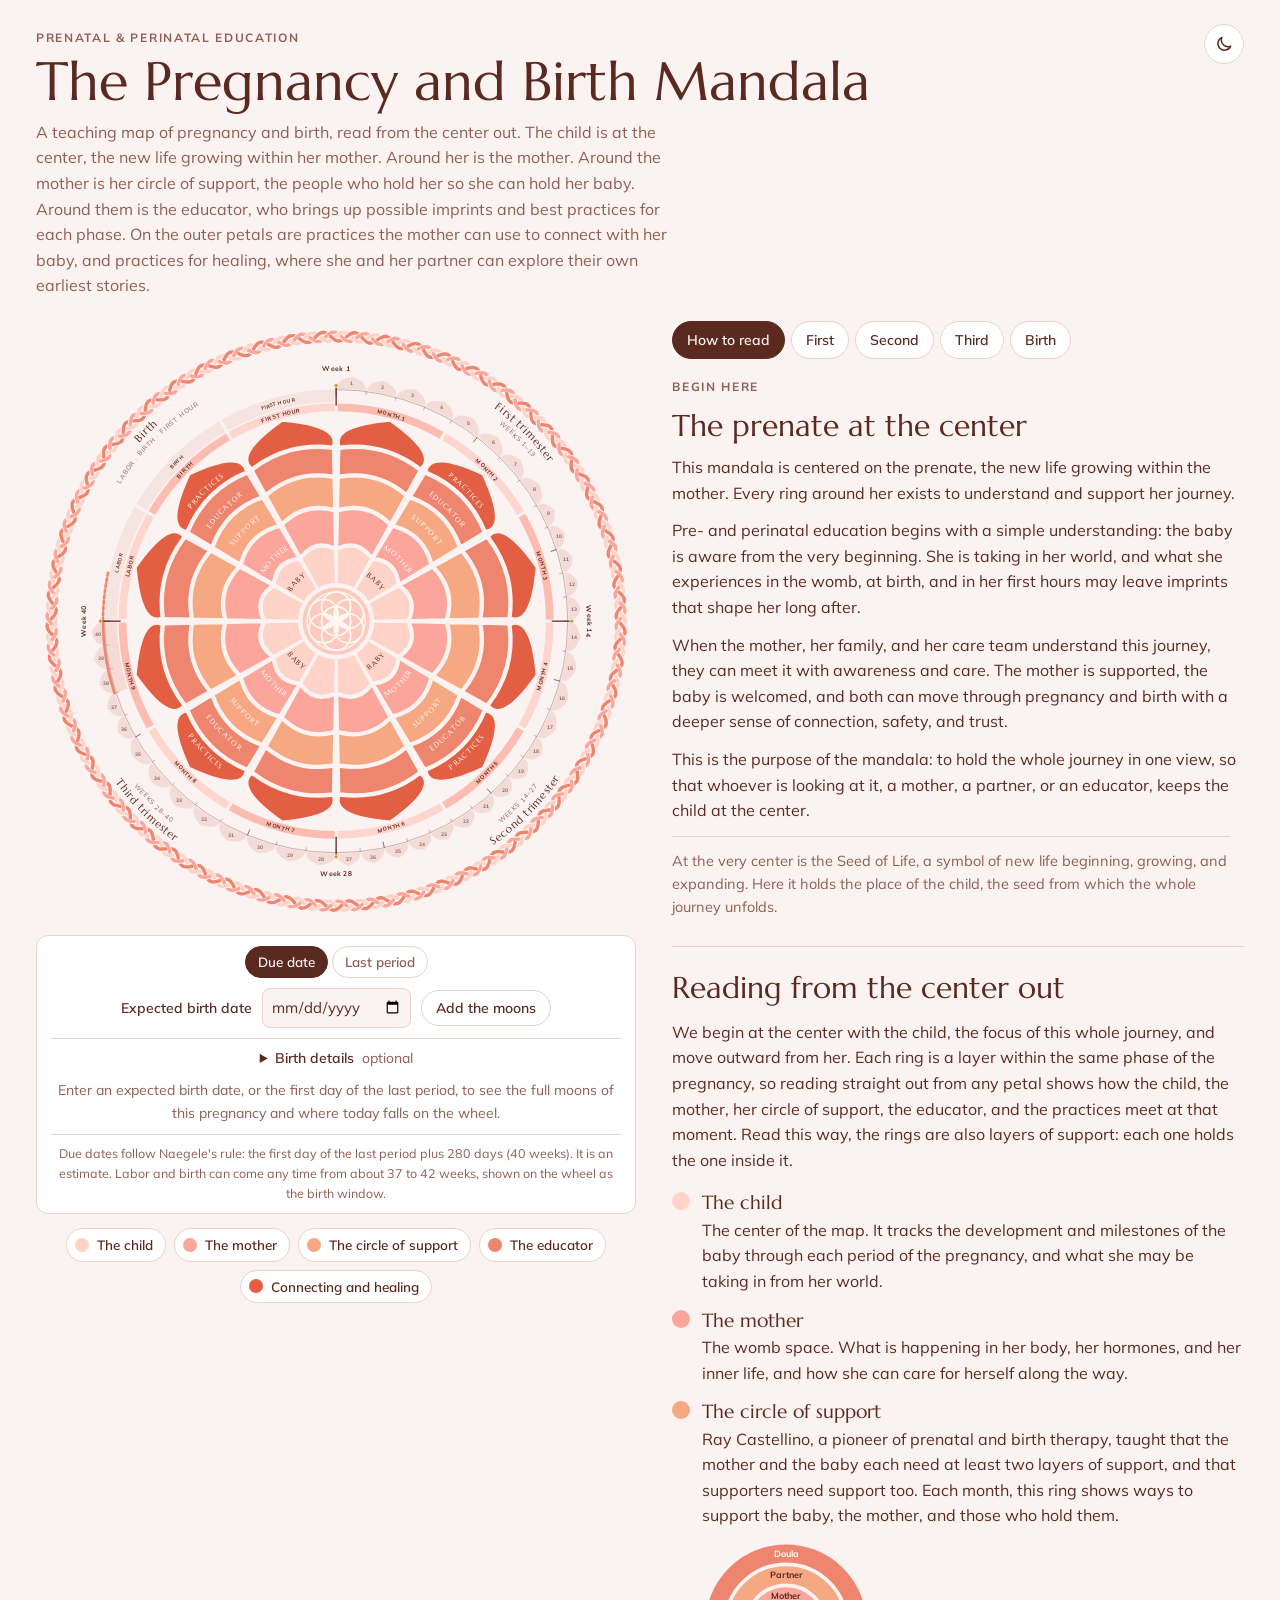
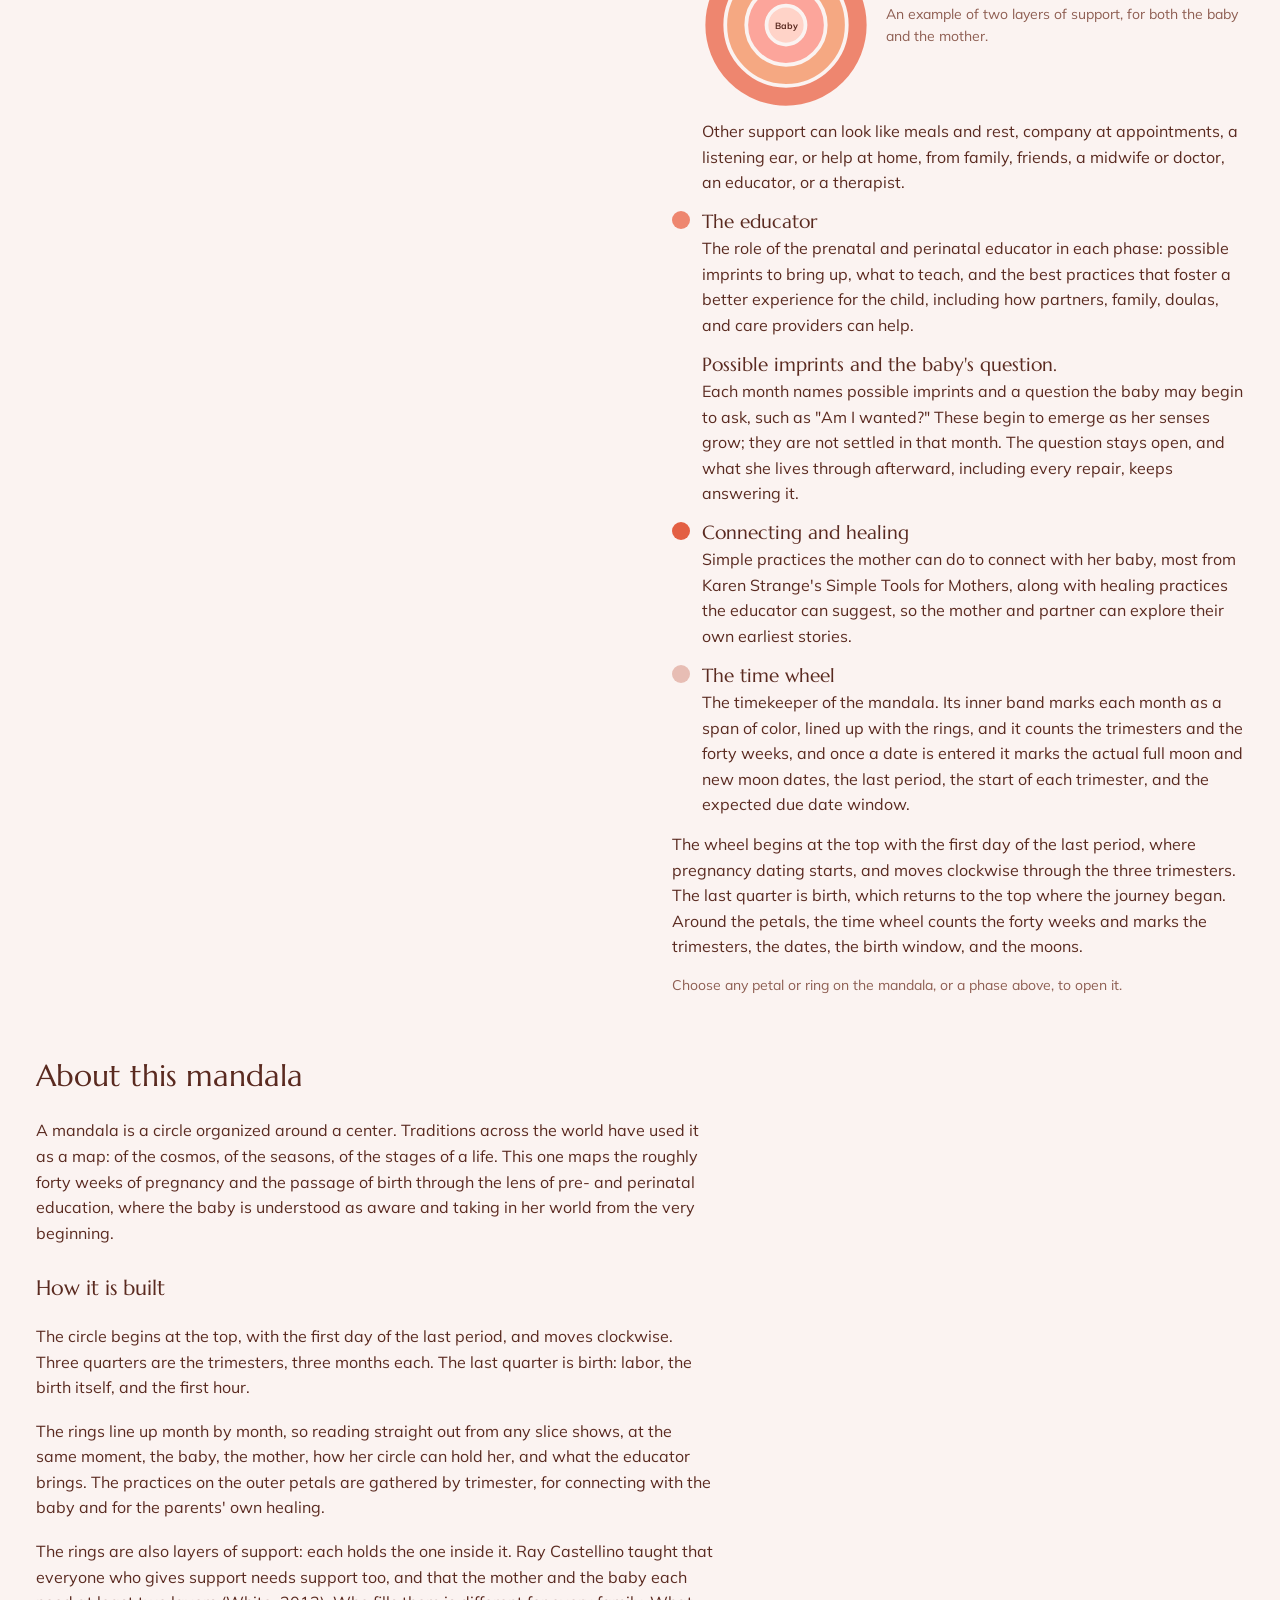
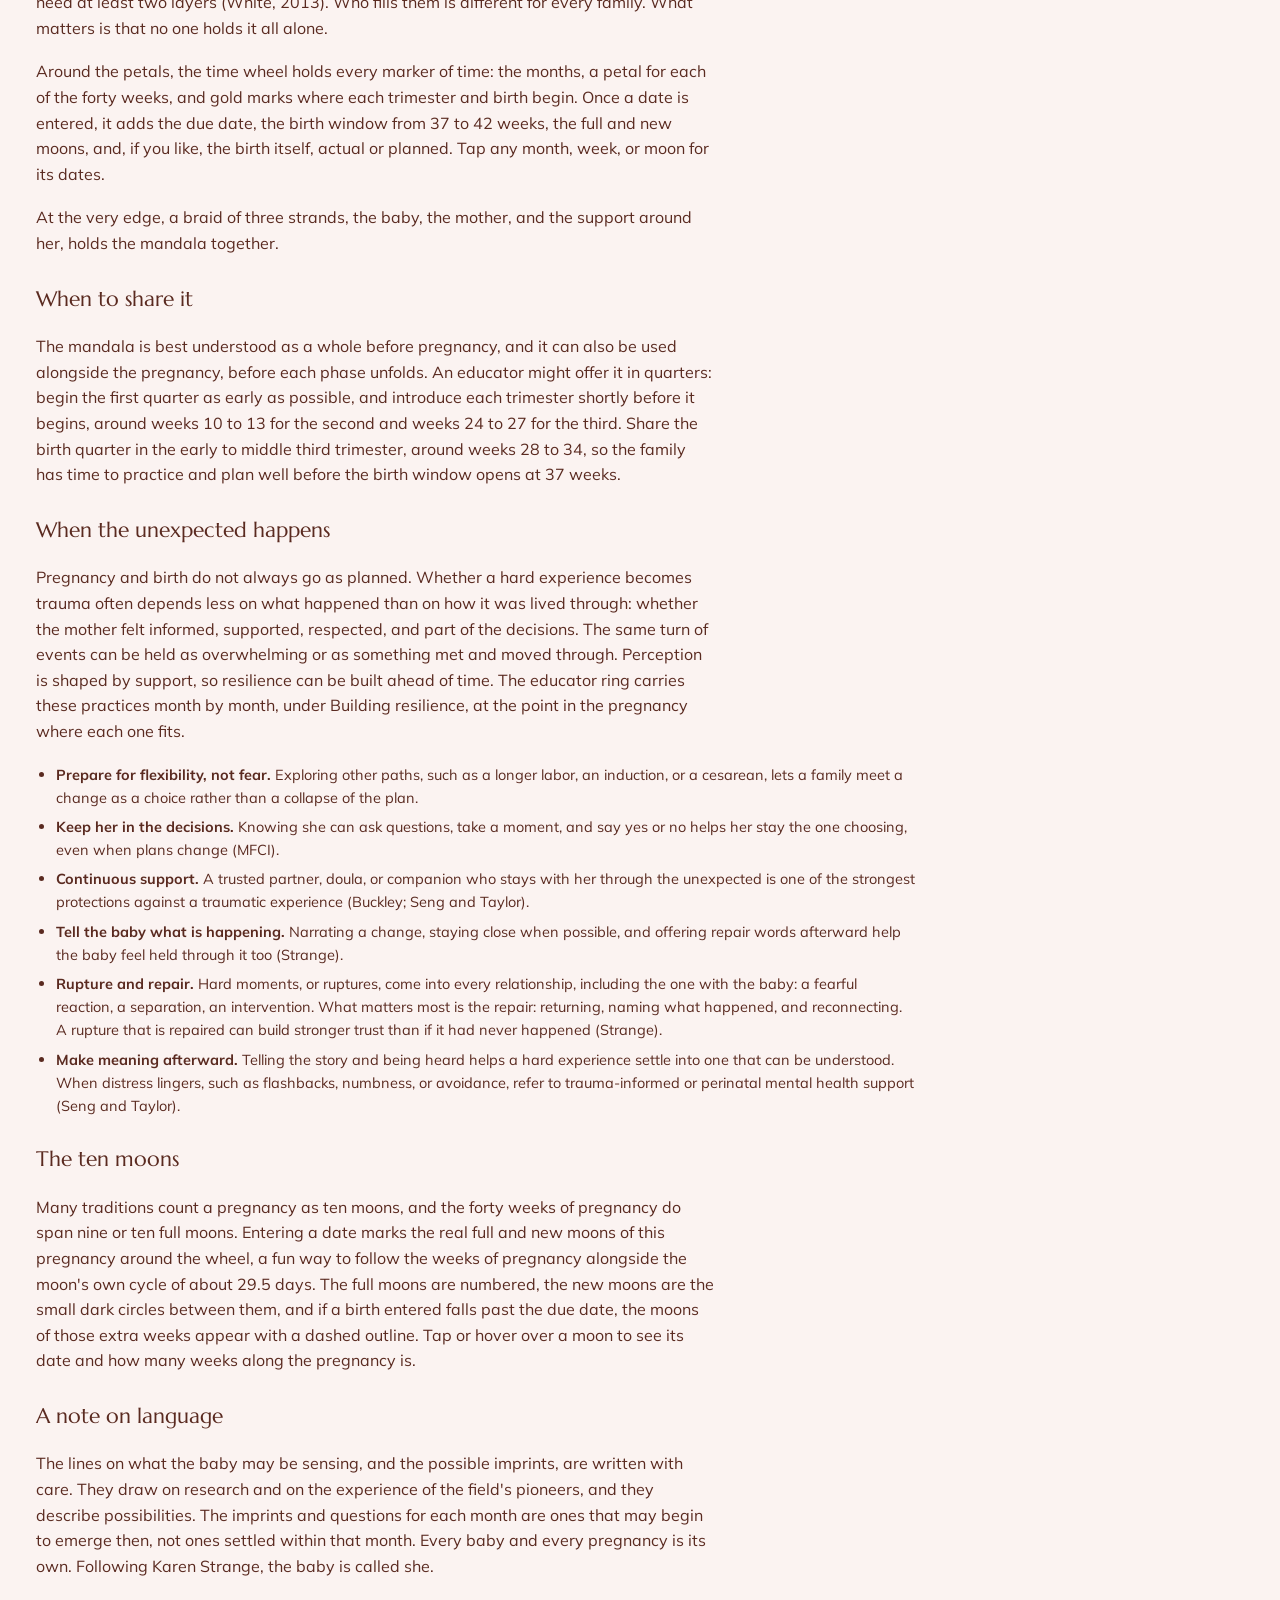
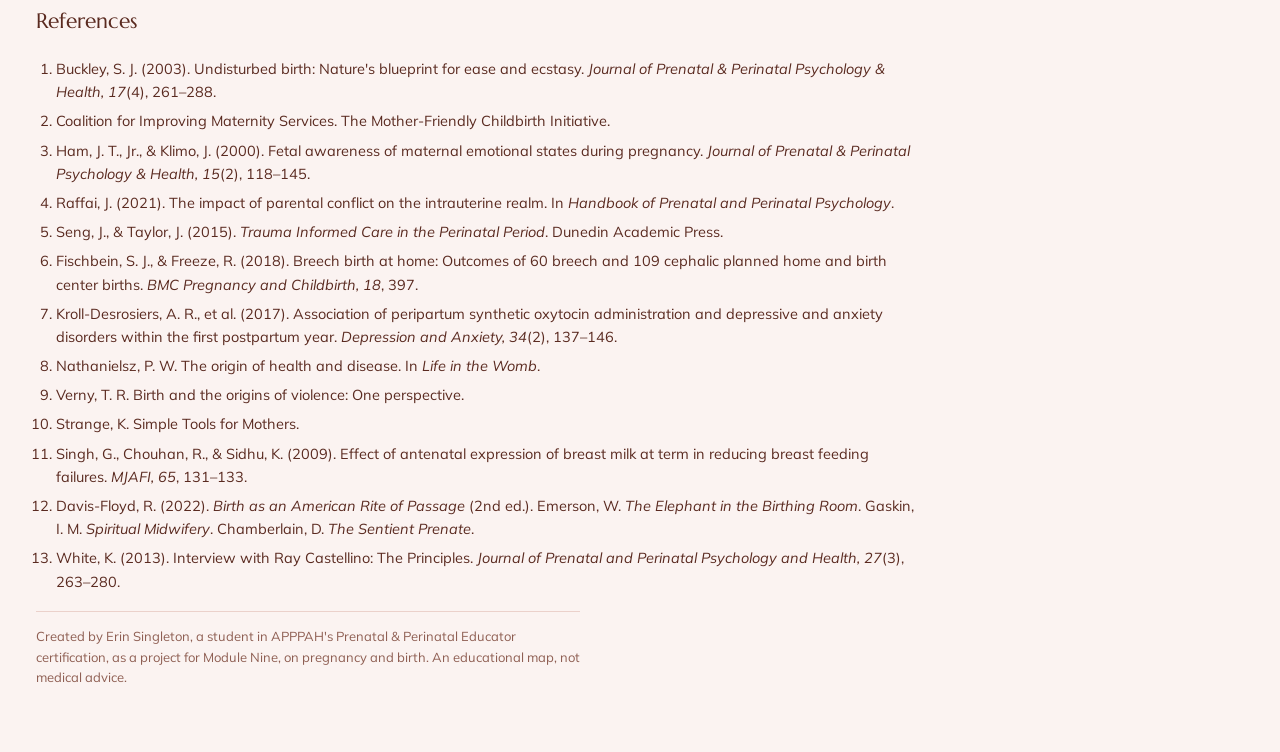
==== commit 1b01ceae: "Circle of support: back to two layers, a one-line caption, and a shorter note on other support" ====
--- a/index.html
+++ b/index.html
@@ -216,8 +216,8 @@
 .legend .sw{margin-top:5px;width:18px;height:18px}
 .legend b{font-family:var(--display);font-weight:400;font-size:19px;display:block}
 .layers{display:flex;flex-wrap:wrap;align-items:center;gap:12px 16px;margin:12px 0 0}
-.layers svg{width:196px;height:196px;flex:none;overflow:visible}
-.layers text{font-family:var(--body);font-size:14.5px;font-weight:700;fill:var(--on-light);text-anchor:middle;dominant-baseline:central}
+.layers svg{width:168px;height:168px;flex:none;overflow:visible}
+.layers text{font-family:var(--body);font-size:12px;font-weight:700;fill:var(--on-light);text-anchor:middle;dominant-baseline:central}
 .layers text.lt{fill:var(--on-dark)}
 .layers figcaption{flex:1 1 180px;font-size:14px;color:var(--muted)}
 .legend .more{margin:10px 0 0}
@@ -340,15 +340,15 @@
 const RINGS = {
   child:   {name:"The child", color:"--child", about:"The center of the map. It tracks the development and milestones of the baby through each period of the pregnancy, and what she may be taking in from her world."},
   mother:  {name:"The mother", color:"--mother", about:"The womb space. What is happening in her body, her hormones, and her inner life, and how she can care for herself along the way."},
-  circle:  {name:"The circle of support", color:"--circle", about:"Ray Castellino, a pioneer of prenatal and birth therapy, taught that everyone who gives support needs support too, and that the mother and the baby each need at least two layers of support. The mother supports her baby, others support her, and others support them, so no one holds it all alone. For each month, this ring shows how each layer can be supported: the baby, the mother, and the supporters themselves.",
+  circle:  {name:"The circle of support", color:"--circle", about:"Ray Castellino, a pioneer of prenatal and birth therapy, taught that the mother and the baby each need at least two layers of support, and that supporters need support too. Each month, this ring shows ways to support the baby, the mother, and those who hold them.",
    more:`<figure class="layers">
-      <svg viewBox="-140 -140 280 280" role="img" aria-label="Nested circles: a wider circle of family, friends, and the care team holds the doula, the doula holds the partner, the partner holds the mother, the mother holds the baby">
-        <g stroke="var(--bg)" stroke-width="5"><circle r="138" fill="var(--practice)"/><circle r="110" fill="var(--support)"/><circle r="81" fill="var(--circle)"/><circle r="53" fill="var(--mother)"/><circle r="26" fill="var(--child)"/></g>
-        <text y="-124" class="lt">Wider circle</text><text y="-95.5" class="lt">Doula</text><text y="-67">Partner</text><text y="-39.5">Mother</text><text y="1">Baby</text>
+      <svg viewBox="-112 -112 224 224" role="img" aria-label="Nested circles: the doula holds the partner, the partner holds the mother, the mother holds the baby">
+        <g stroke="var(--bg)" stroke-width="5"><circle r="110" fill="var(--support)"/><circle r="81" fill="var(--circle)"/><circle r="53" fill="var(--mother)"/><circle r="26" fill="var(--child)"/></g>
+        <text y="-95.5" class="lt">Doula</text><text y="-67">Partner</text><text y="-39.5">Mother</text><text y="1">Baby</text>
       </svg>
-      <figcaption>In labor, for example: the mother supports her baby, the partner supports the mother, the doula supports the partner, and a wider circle of family, friends, and the care team holds them all. So the baby has two layers around her, the mother and partner; the mother has two, the partner and doula; and the partner has two, the doula and the wider circle. The doula is held too, by a backup and peers of their own.</figcaption>
+      <figcaption>An example of two layers of support, for both the baby and the mother.</figcaption>
     </figure>
-    <p class="more">Support for the mother can look like rest and meals, company at appointments, a listening ear, help at home, or someone who stays through the birth. It can come from a partner, family, friends, a doula, a midwife or doctor, an educator, a therapist, or her community.</p>`},
+    <p class="more">Other support can look like meals and rest, company at appointments, a listening ear, or help at home, from family, friends, a midwife or doctor, an educator, or a therapist.</p>`},
   support: {name:"The educator", color:"--support", about:"The role of the prenatal and perinatal educator in each phase: possible imprints to bring up, what to teach, and the best practices that foster a better experience for the child, including how partners, family, doulas, and care providers can help.",
    more:`<p class="more"><b>Possible imprints and the baby's question.</b> Each month names possible imprints and a question the baby may begin to ask, such as "Am I wanted?" These begin to emerge as her senses grow; they are not settled in that month. The question stays open, and what she lives through afterward, including every repair, keeps answering it.</p>`},
   practice:{name:"Connecting and healing", color:"--practice", about:"Simple practices the mother can do to connect with her baby, most from Karen Strange's Simple Tools for Mothers, along with healing practices the educator can suggest, so the mother and partner can explore their own earliest stories."}
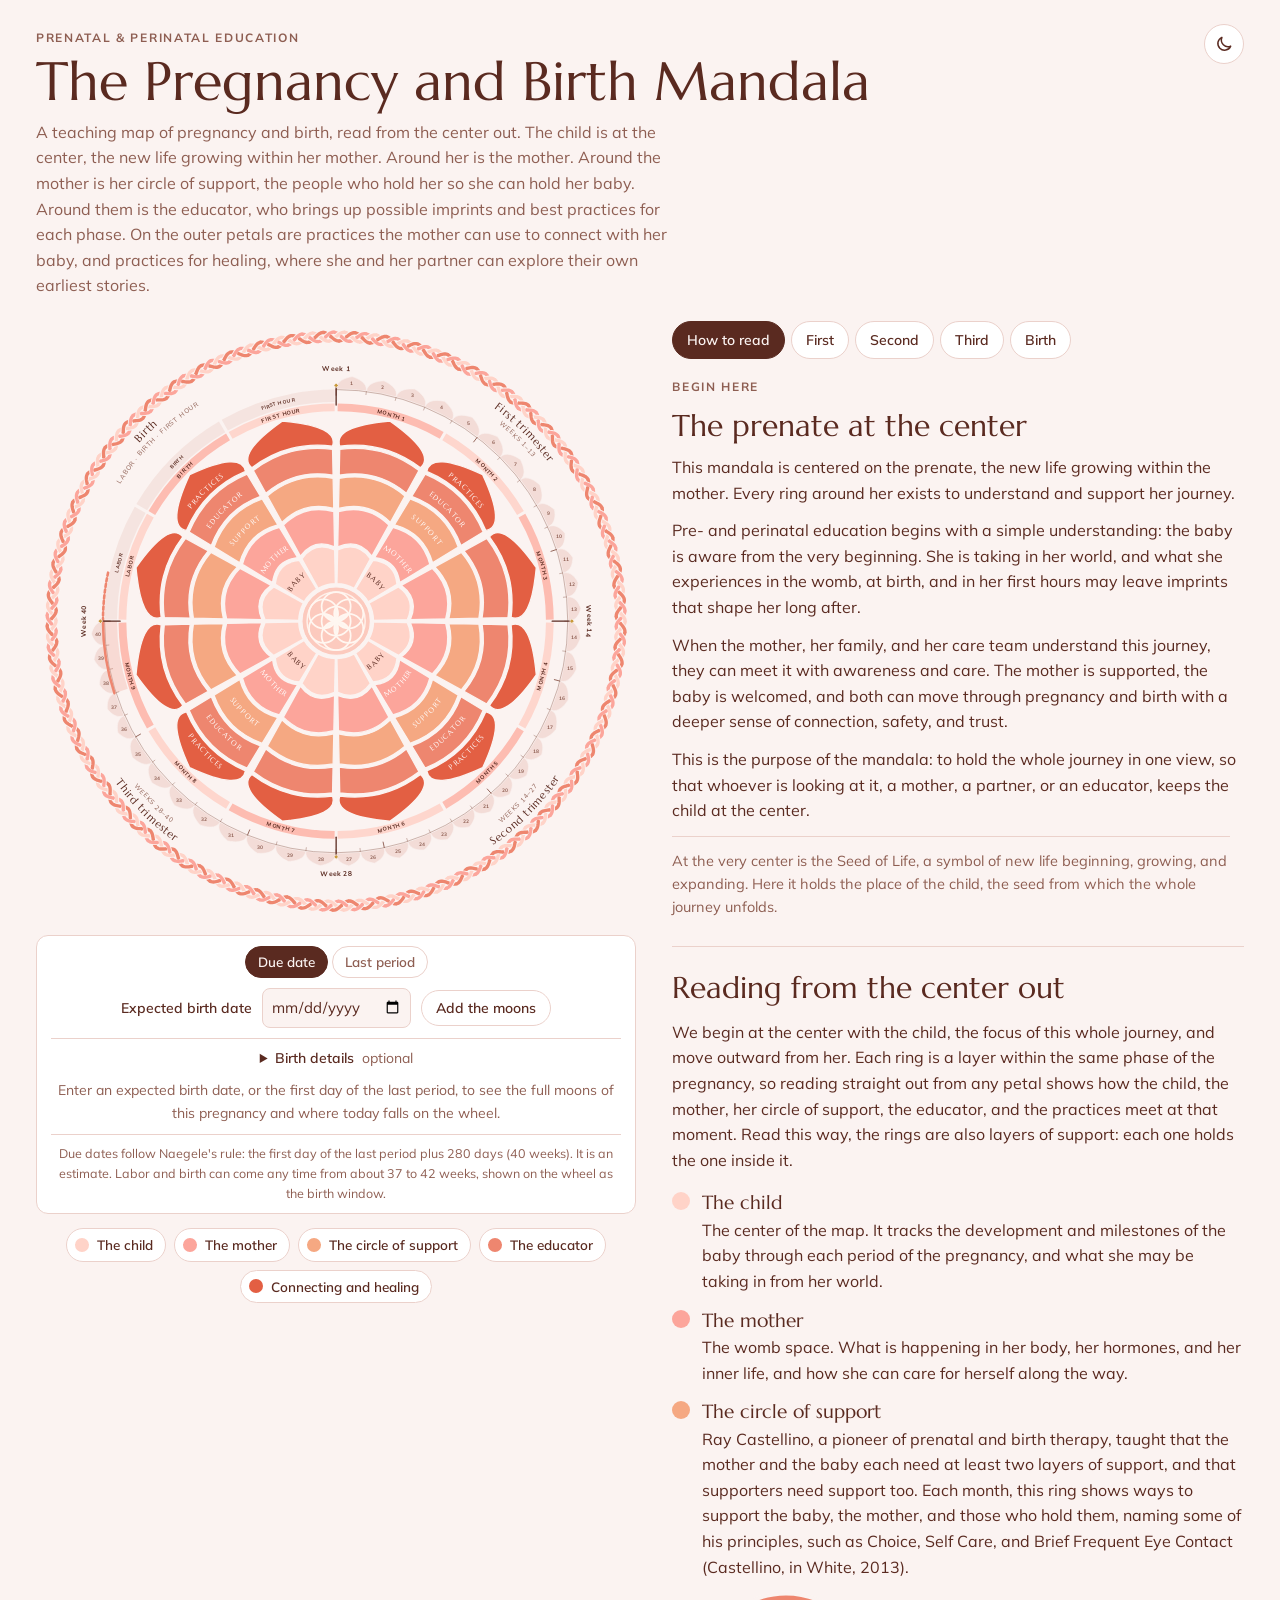
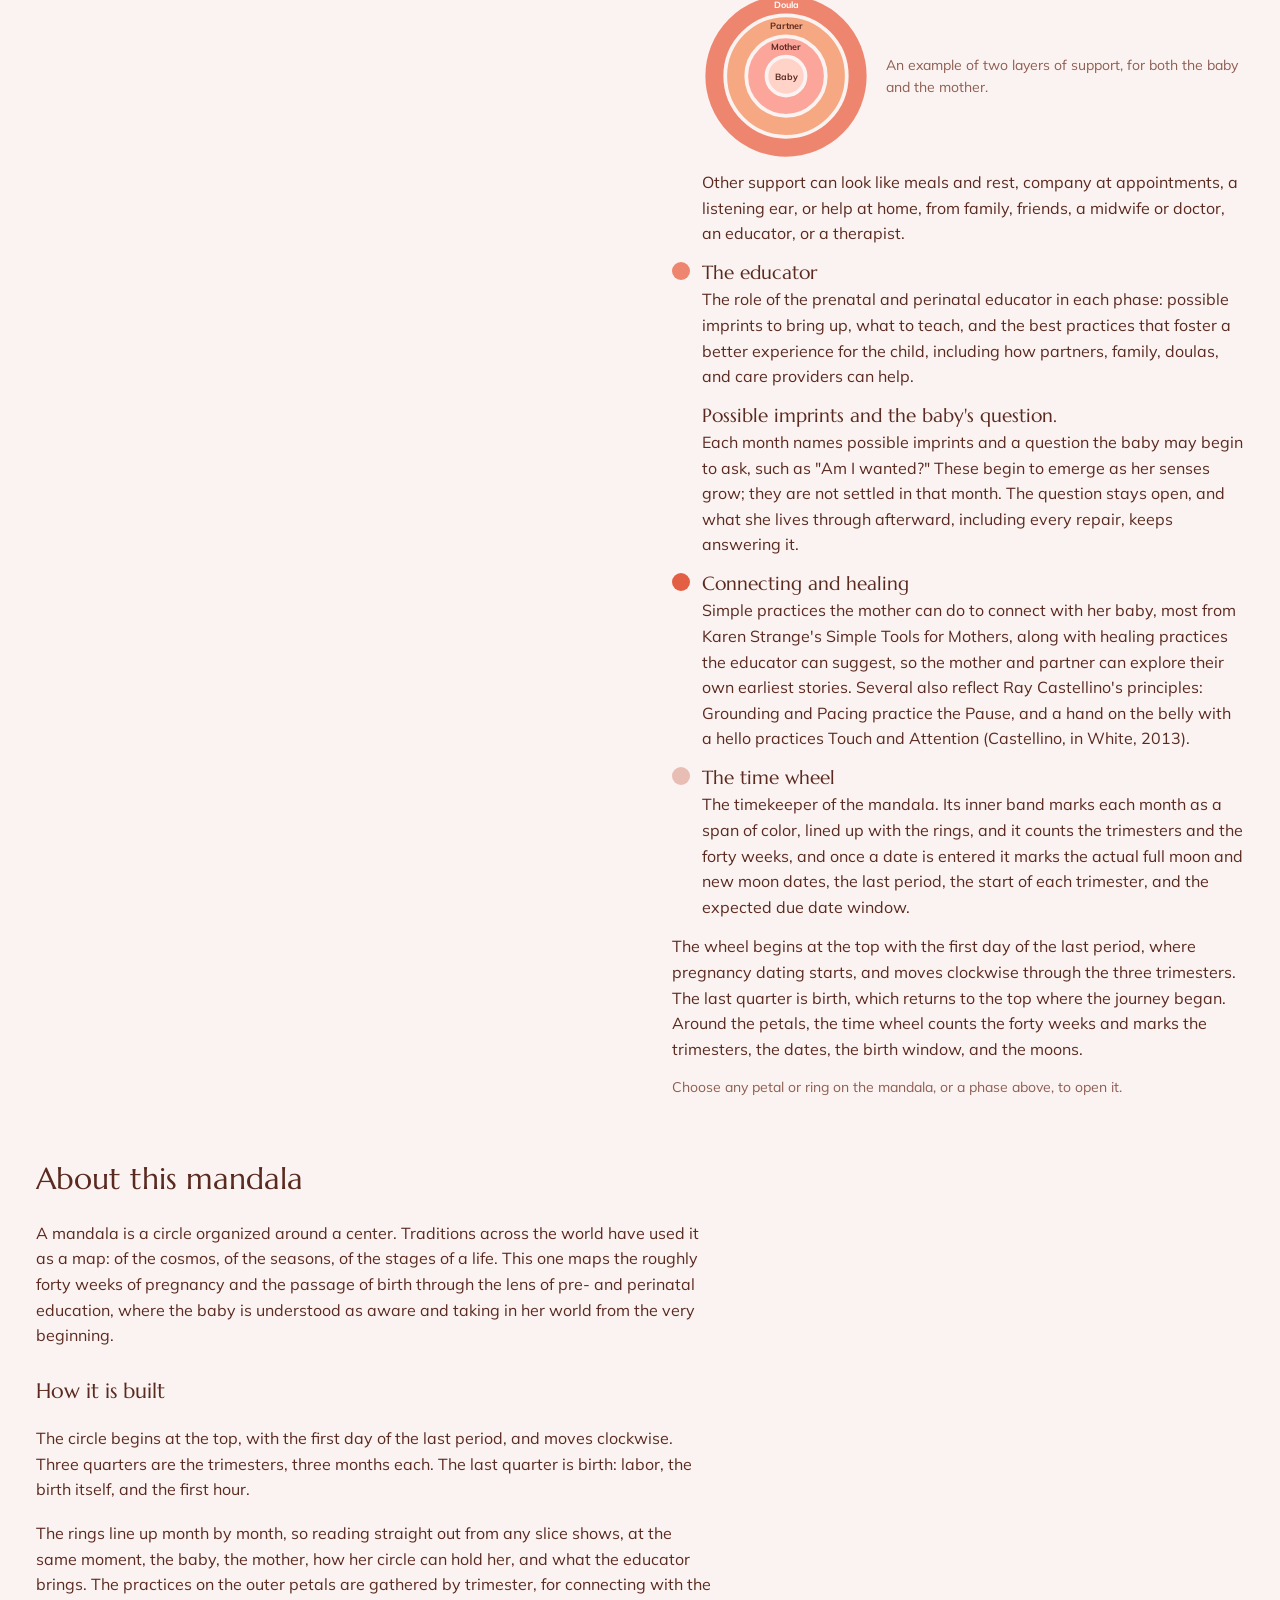
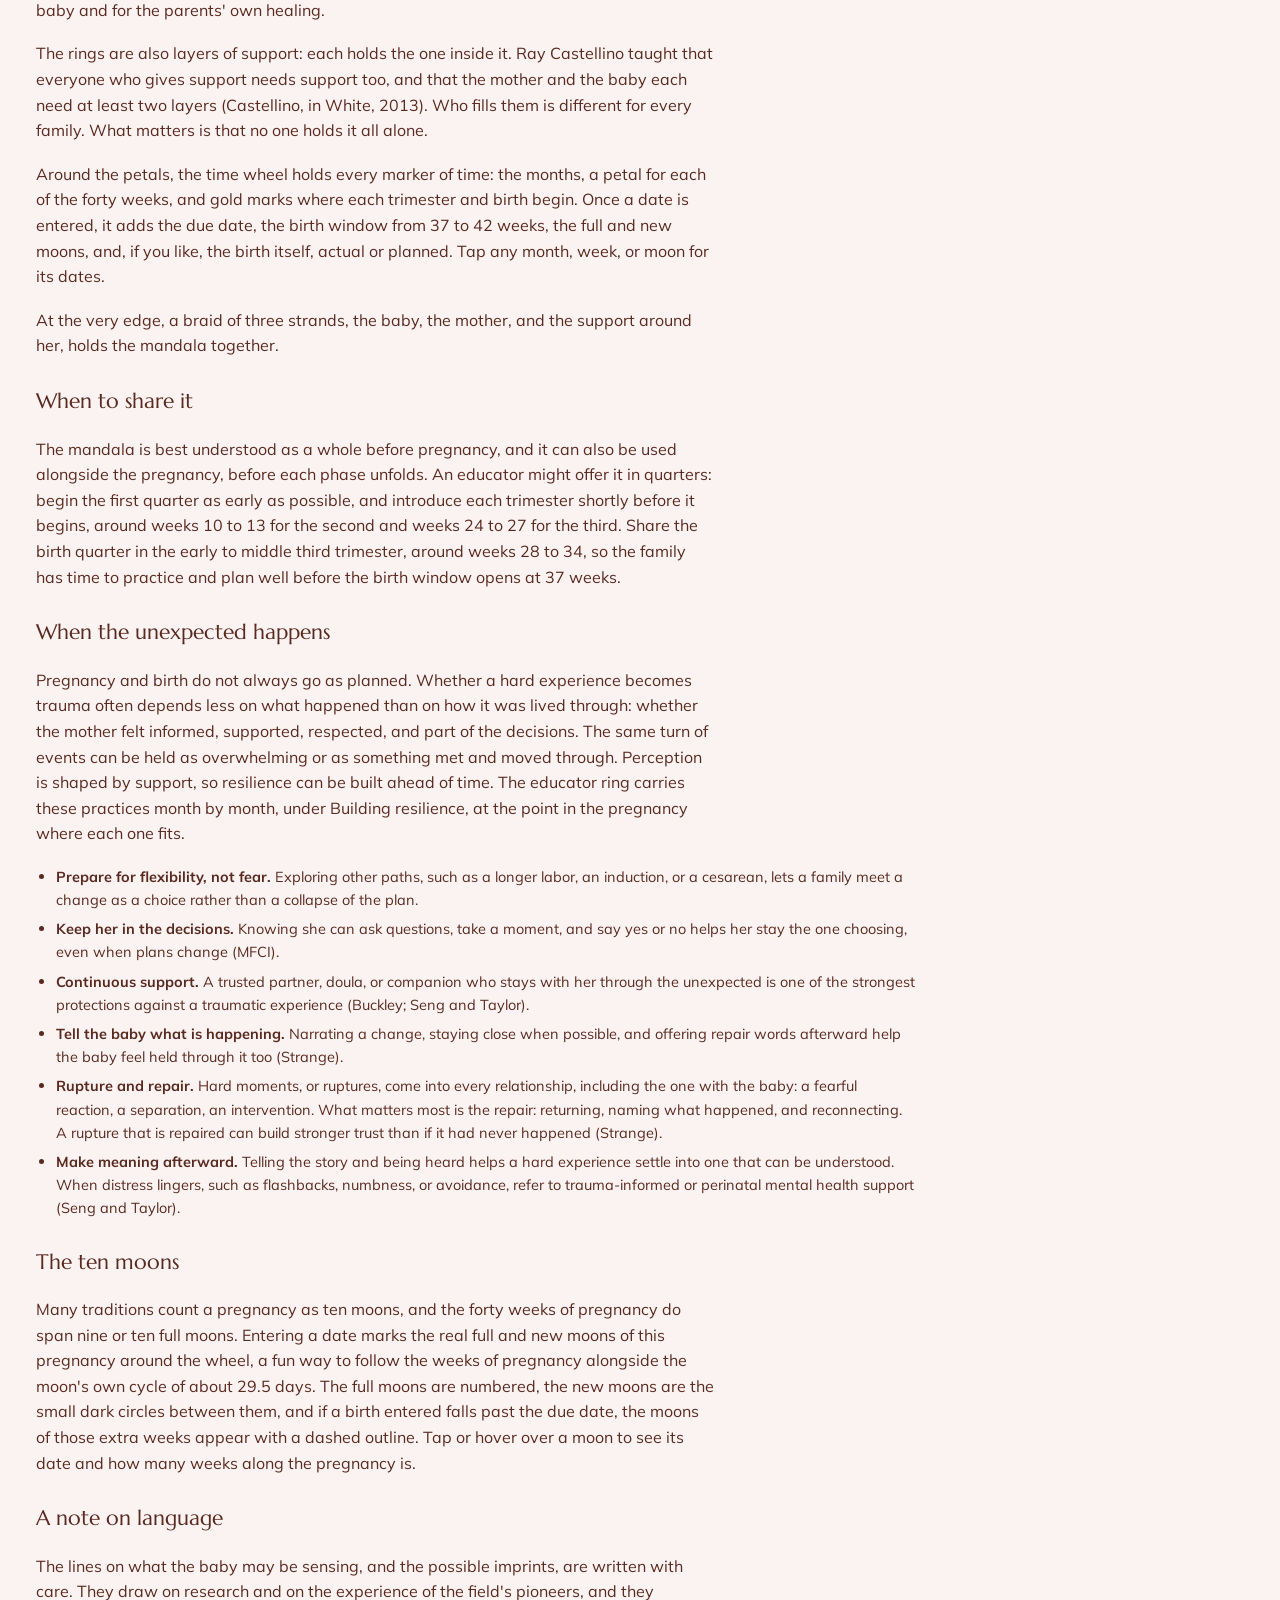
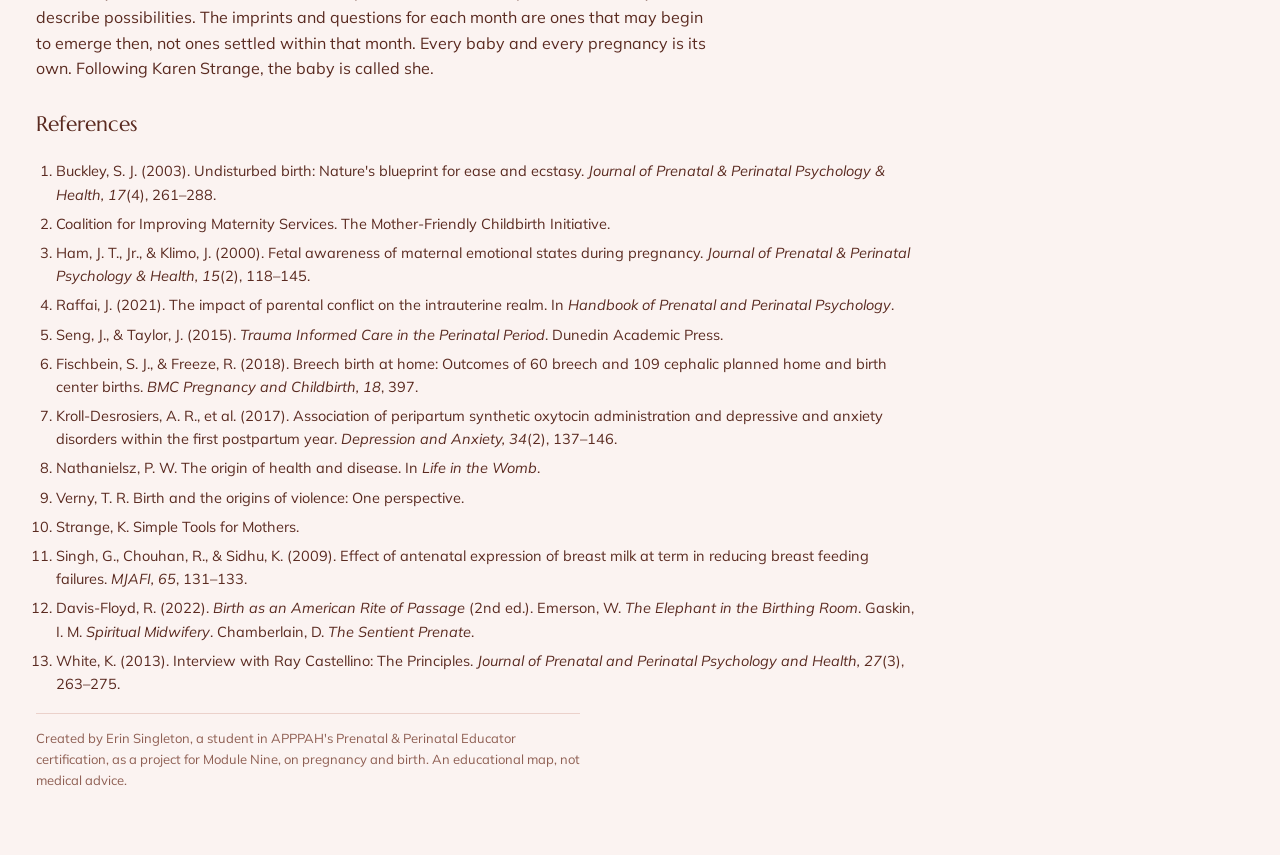
==== commit 39c00f73: "Castellino: correct page range, cite his principles as his (in White, 2013), and name the ones the c" ====
--- a/index.html
+++ b/index.html
@@ -293,7 +293,7 @@
     <h3>How it is built</h3>
     <p>The circle begins at the top, with the first day of the last period, and moves clockwise. Three quarters are the trimesters, three months each. The last quarter is birth: labor, the birth itself, and the first hour.</p>
     <p>The rings line up month by month, so reading straight out from any slice shows, at the same moment, the baby, the mother, how her circle can hold her, and what the educator brings. The practices on the outer petals are gathered by trimester, for connecting with the baby and for the parents' own healing.</p>
-    <p>The rings are also layers of support: each holds the one inside it. Ray Castellino taught that everyone who gives support needs support too, and that the mother and the baby each need at least two layers (White, 2013). Who fills them is different for every family. What matters is that no one holds it all alone.</p>
+    <p>The rings are also layers of support: each holds the one inside it. Ray Castellino taught that everyone who gives support needs support too, and that the mother and the baby each need at least two layers (Castellino, in White, 2013). Who fills them is different for every family. What matters is that no one holds it all alone.</p>
     <p>Around the petals, the time wheel holds every marker of time: the months, a petal for each of the forty weeks, and gold marks where each trimester and birth begin. Once a date is entered, it adds the due date, the birth window from 37 to 42 weeks, the full and new moons, and, if you like, the birth itself, actual or planned. Tap any month, week, or moon for its dates.</p>
     <p>At the very edge, a braid of three strands, the baby, the mother, and the support around her, holds the mandala together.</p>
     <h3>When to share it</h3>
@@ -326,7 +326,7 @@
       <li>Strange, K. Simple Tools for Mothers.</li>
       <li>Singh, G., Chouhan, R., &amp; Sidhu, K. (2009). Effect of antenatal expression of breast milk at term in reducing breast feeding failures. <i>MJAFI, 65</i>, 131–133.</li>
       <li>Davis-Floyd, R. (2022). <i>Birth as an American Rite of Passage</i> (2nd ed.). Emerson, W. <i>The Elephant in the Birthing Room</i>. Gaskin, I. M. <i>Spiritual Midwifery</i>. Chamberlain, D. <i>The Sentient Prenate</i>.</li>
-      <li>White, K. (2013). Interview with Ray Castellino: The Principles. <i>Journal of Prenatal and Perinatal Psychology and Health, 27</i>(3), 263–280.</li>
+      <li>White, K. (2013). Interview with Ray Castellino: The Principles. <i>Journal of Prenatal and Perinatal Psychology and Health, 27</i>(3), 263–275.</li>
     </ol>
     <p class="foot">Created by Erin Singleton, a student in APPPAH's Prenatal &amp; Perinatal Educator certification, as a project for Module Nine, on pregnancy and birth. An educational map, not medical advice.</p>
   </section>
@@ -340,7 +340,7 @@
 const RINGS = {
   child:   {name:"The child", color:"--child", about:"The center of the map. It tracks the development and milestones of the baby through each period of the pregnancy, and what she may be taking in from her world."},
   mother:  {name:"The mother", color:"--mother", about:"The womb space. What is happening in her body, her hormones, and her inner life, and how she can care for herself along the way."},
-  circle:  {name:"The circle of support", color:"--circle", about:"Ray Castellino, a pioneer of prenatal and birth therapy, taught that the mother and the baby each need at least two layers of support, and that supporters need support too. Each month, this ring shows ways to support the baby, the mother, and those who hold them.",
+  circle:  {name:"The circle of support", color:"--circle", about:"Ray Castellino, a pioneer of prenatal and birth therapy, taught that the mother and the baby each need at least two layers of support, and that supporters need support too. Each month, this ring shows ways to support the baby, the mother, and those who hold them, naming some of his principles, such as Choice, Self Care, and Brief Frequent Eye Contact (Castellino, in White, 2013).",
    more:`<figure class="layers">
       <svg viewBox="-112 -112 224 224" role="img" aria-label="Nested circles: the doula holds the partner, the partner holds the mother, the mother holds the baby">
         <g stroke="var(--bg)" stroke-width="5"><circle r="110" fill="var(--support)"/><circle r="81" fill="var(--circle)"/><circle r="53" fill="var(--mother)"/><circle r="26" fill="var(--child)"/></g>
@@ -351,7 +351,7 @@
     <p class="more">Other support can look like meals and rest, company at appointments, a listening ear, or help at home, from family, friends, a midwife or doctor, an educator, or a therapist.</p>`},
   support: {name:"The educator", color:"--support", about:"The role of the prenatal and perinatal educator in each phase: possible imprints to bring up, what to teach, and the best practices that foster a better experience for the child, including how partners, family, doulas, and care providers can help.",
    more:`<p class="more"><b>Possible imprints and the baby's question.</b> Each month names possible imprints and a question the baby may begin to ask, such as "Am I wanted?" These begin to emerge as her senses grow; they are not settled in that month. The question stays open, and what she lives through afterward, including every repair, keeps answering it.</p>`},
-  practice:{name:"Connecting and healing", color:"--practice", about:"Simple practices the mother can do to connect with her baby, most from Karen Strange's Simple Tools for Mothers, along with healing practices the educator can suggest, so the mother and partner can explore their own earliest stories."}
+  practice:{name:"Connecting and healing", color:"--practice", about:"Simple practices the mother can do to connect with her baby, most from Karen Strange's Simple Tools for Mothers, along with healing practices the educator can suggest, so the mother and partner can explore their own earliest stories. Several also reflect Ray Castellino's principles: Grounding and Pacing practice the Pause, and a hand on the belly with a hello practices Touch and Attention (Castellino, in White, 2013)."}
 };
 
 const PHASES = [
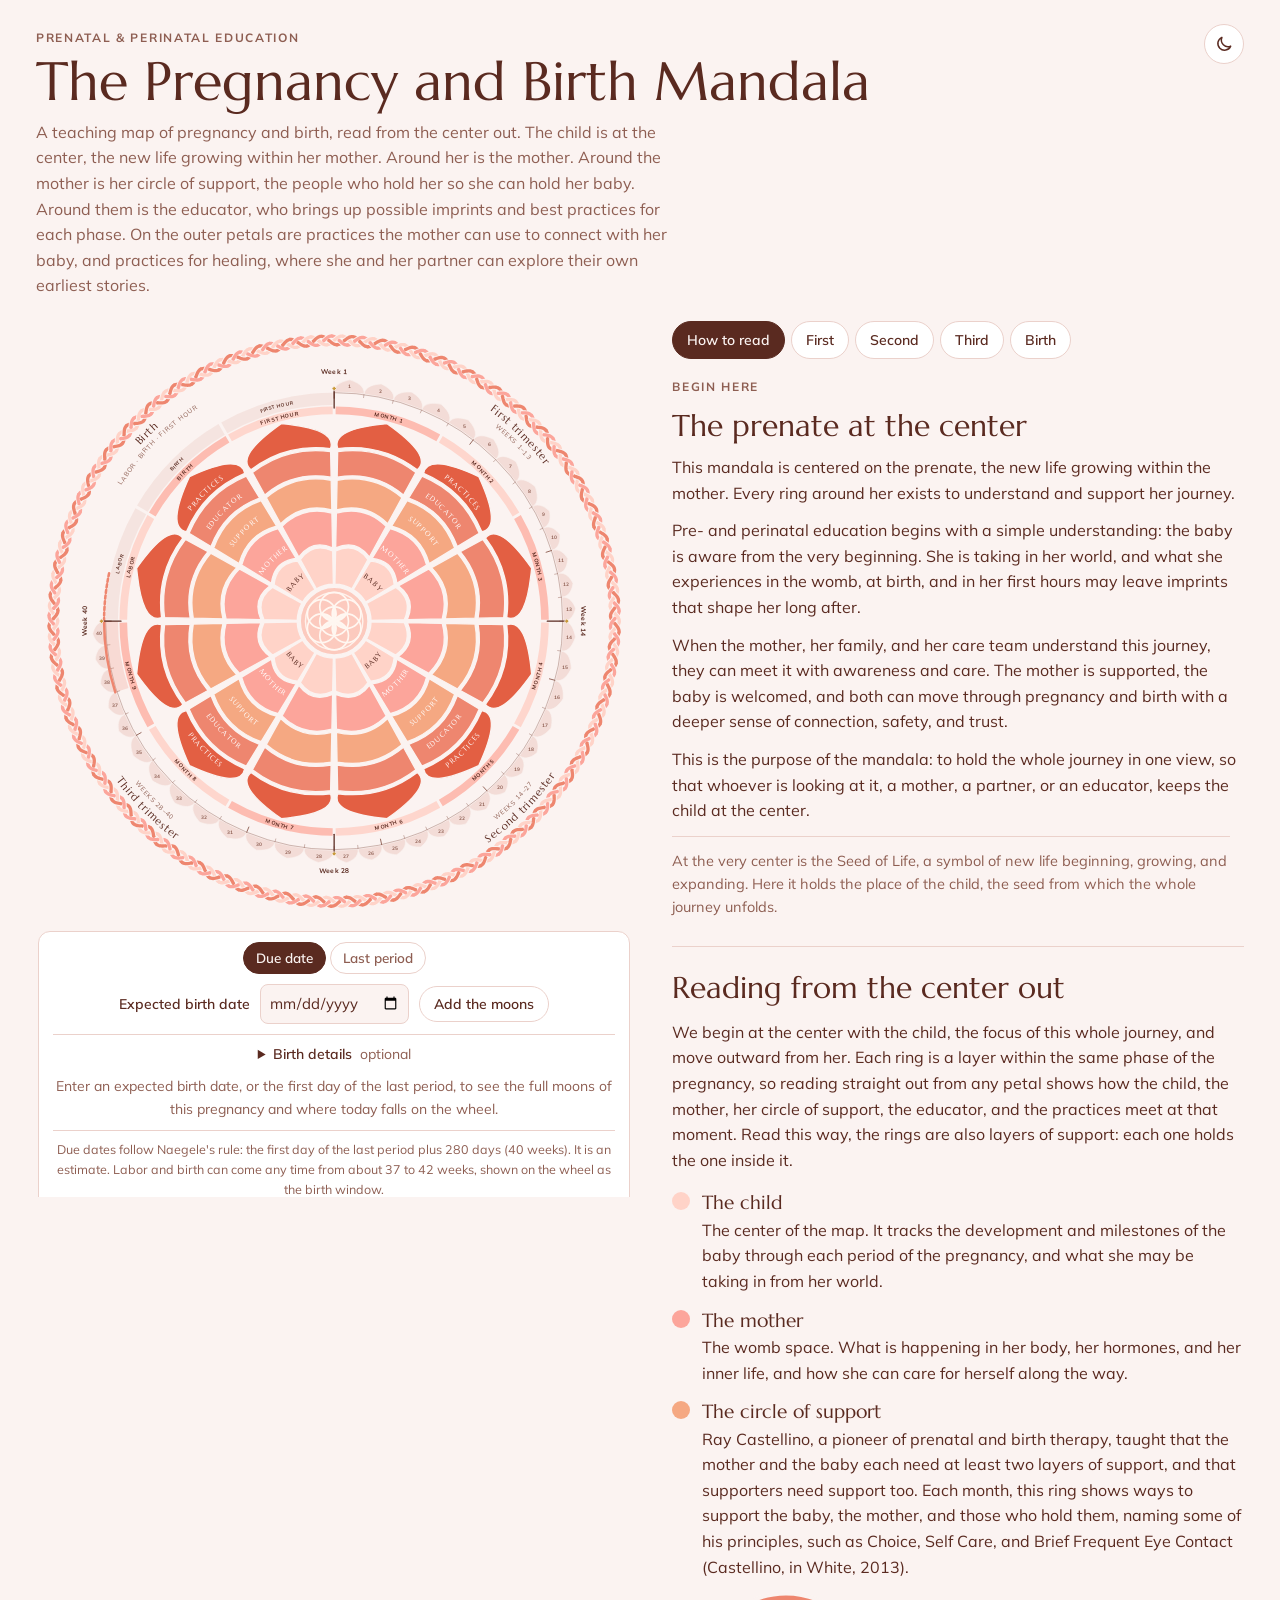
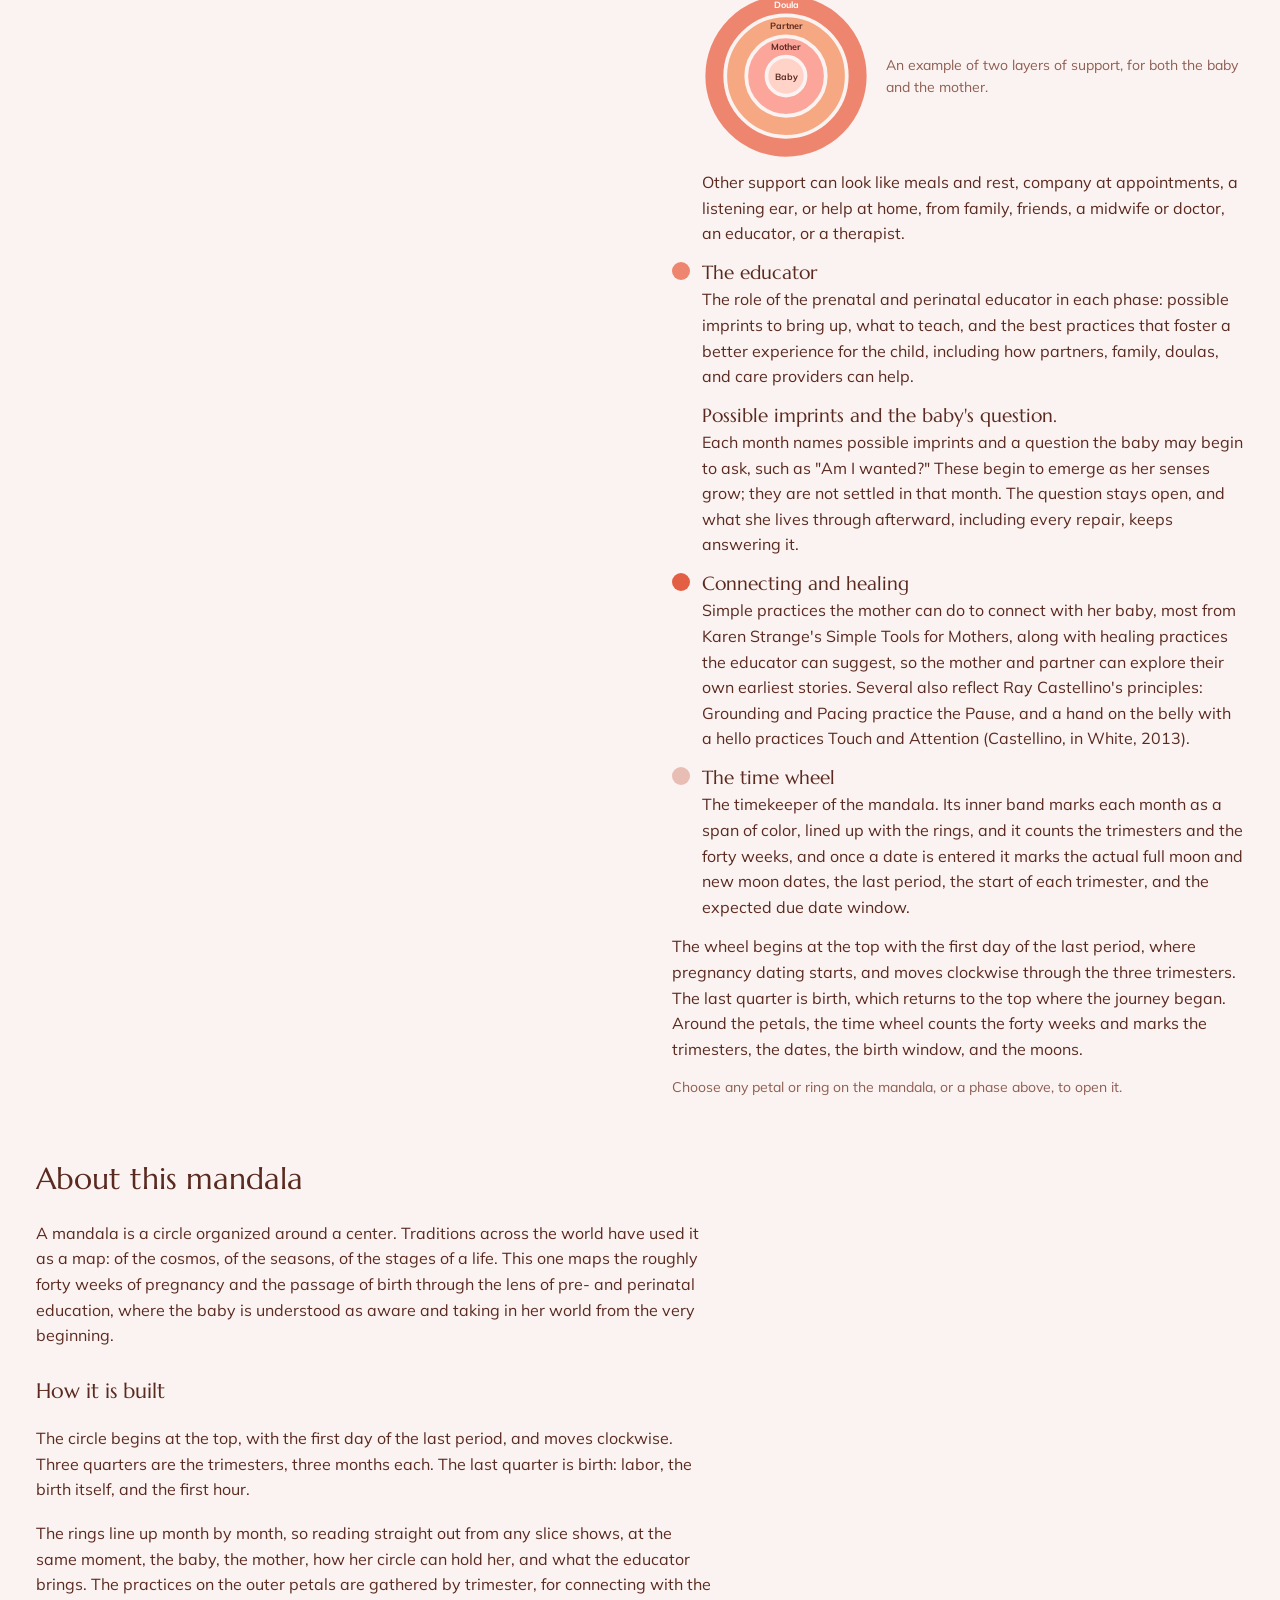
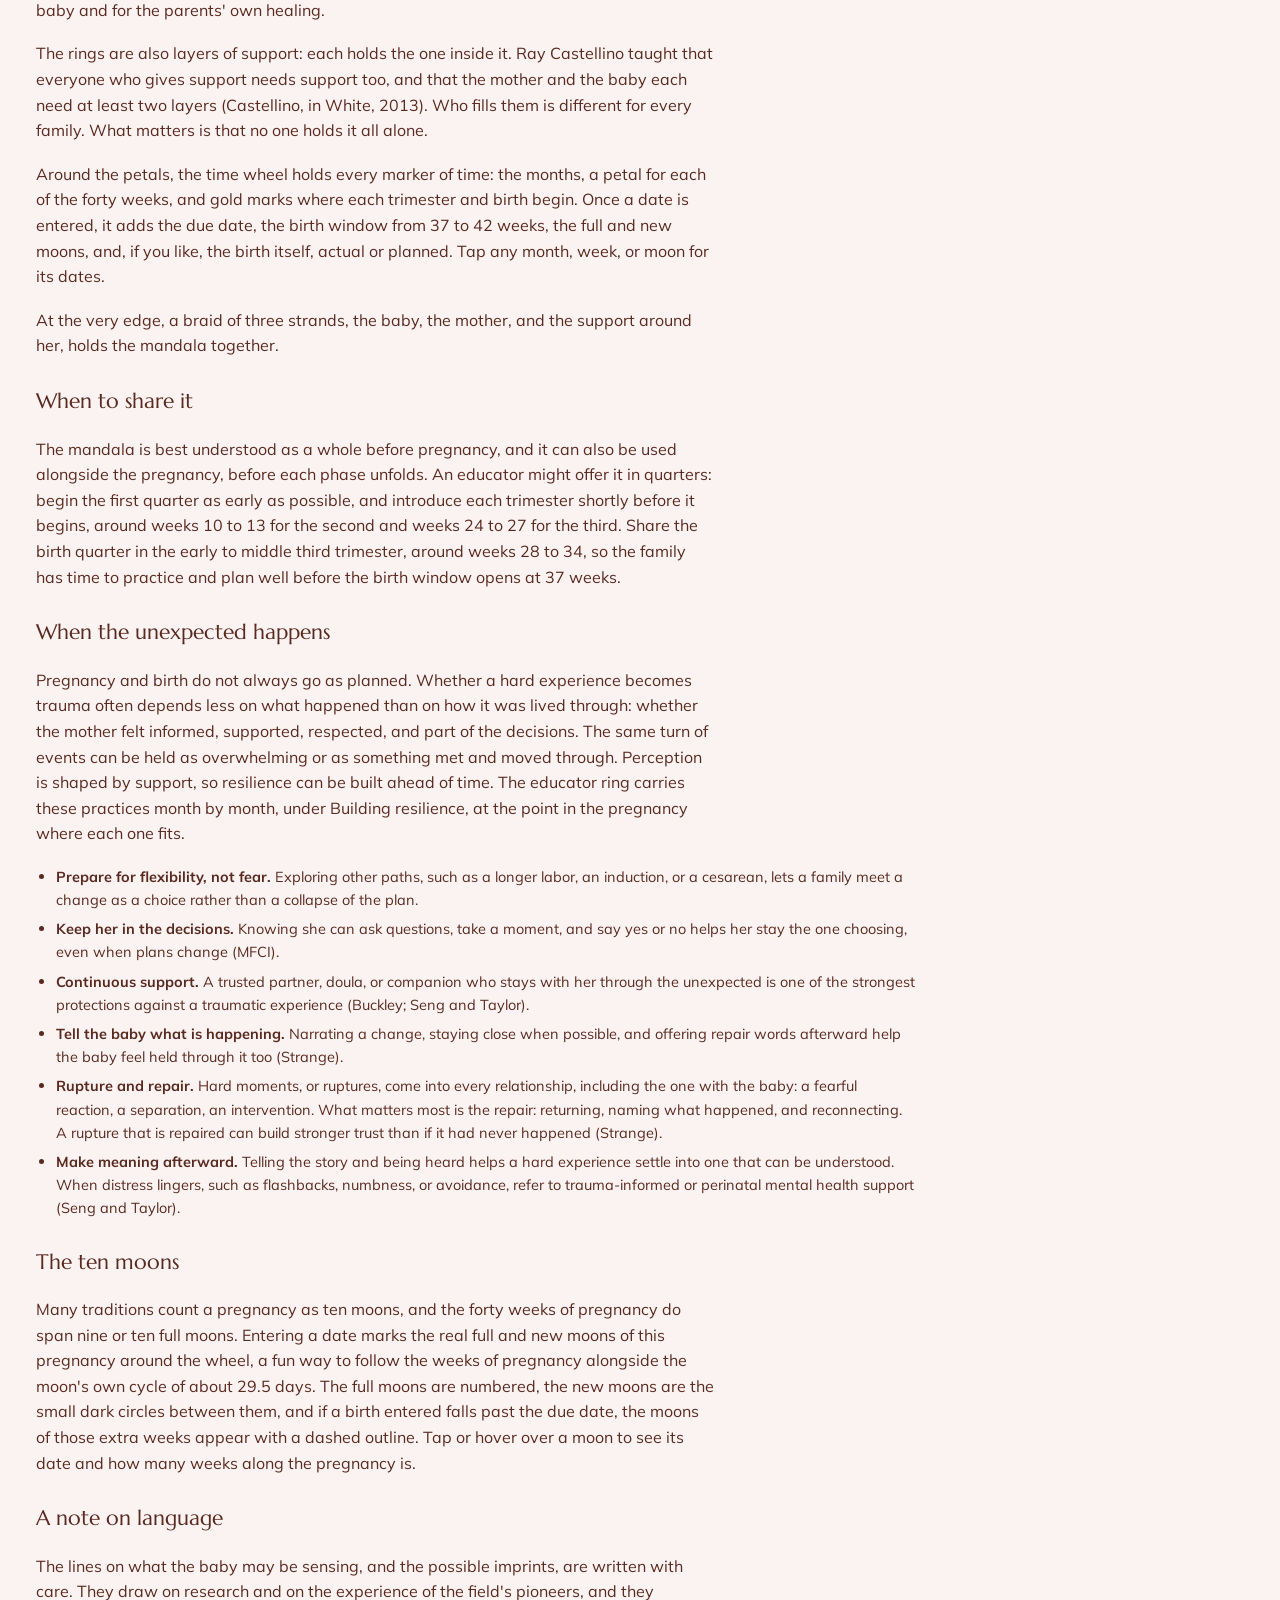
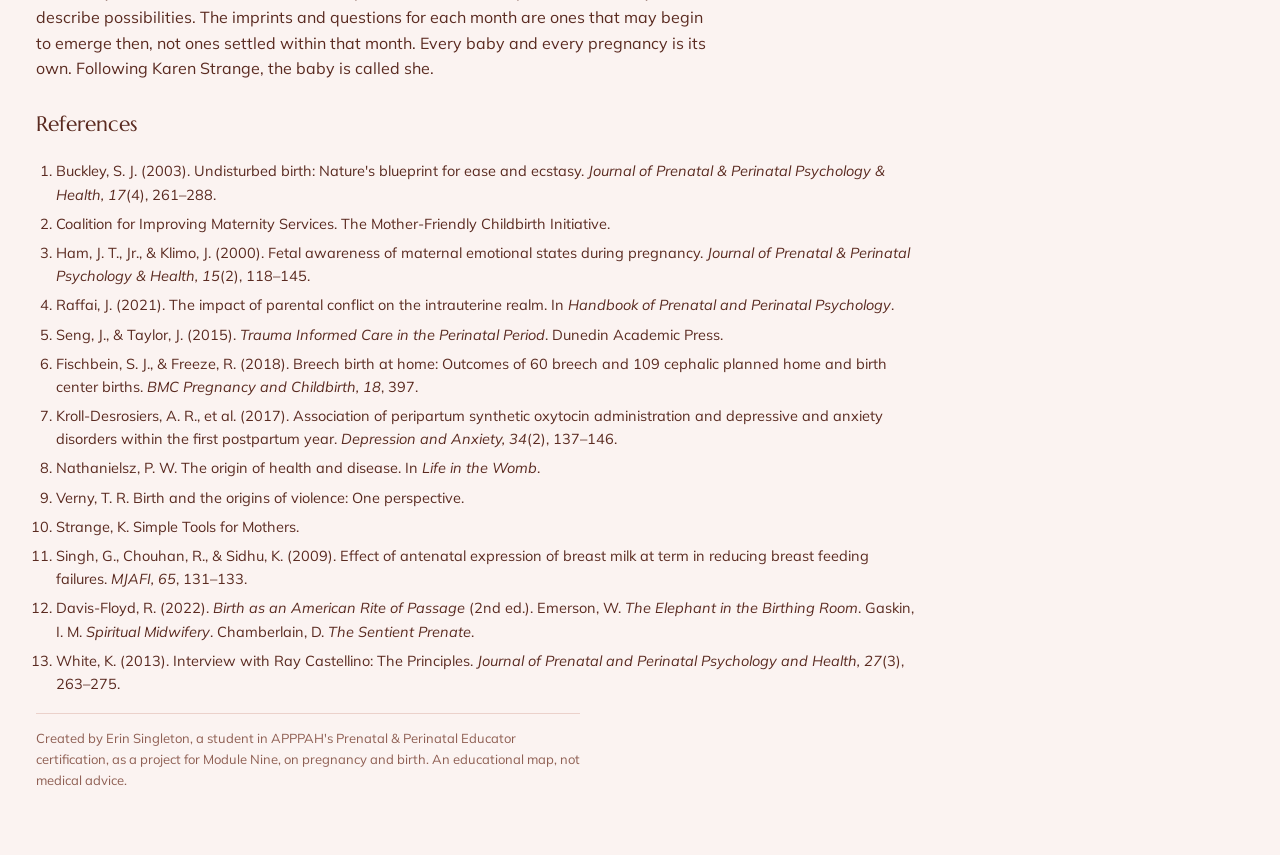
==== commit bd80dd32: "The wheel column scrolls on its own on wide screens, so everything under the wheel is reachable from" ====
--- a/index.html
+++ b/index.html
@@ -52,8 +52,9 @@
 
 .main{display:grid;grid-template-columns:minmax(0,1.05fr) minmax(0,1fr);gap:36px;align-items:start}
 @media (max-width:900px){.main{grid-template-columns:1fr}}
-.stage{position:sticky;top:calc(env(safe-area-inset-top,0px) + 12px);display:grid;gap:14px}
-@media (max-width:900px){.stage{position:static}}
+/* on wide screens the wheel column stays in view and scrolls on its own, so what sits under the wheel is reachable from anywhere in the reading */
+.stage{position:sticky;top:calc(env(safe-area-inset-top,0px) + 12px);display:grid;gap:14px;max-height:calc(100vh - 24px - env(safe-area-inset-top,0px));overflow-y:auto;overscroll-behavior:contain;scrollbar-width:thin;padding:4px 6px 12px 2px}
+@media (max-width:900px){.stage{position:static;max-height:none;overflow:visible;padding:0}}
 .svgbox{width:100%;max-width:640px;margin:0 auto;aspect-ratio:1/1;position:relative}
 .coretip{position:absolute;left:50%;top:50%;transform:translate(-50%,calc(-100% - 9%));width:min(250px,70%);background:var(--surface);color:var(--ink);border:1px solid var(--line);border-radius:12px;padding:10px 12px;font-size:13.5px;line-height:1.45;text-align:center;box-shadow:0 6px 20px color-mix(in srgb, var(--ink) 16%, transparent);pointer-events:none;opacity:0;transition:opacity .2s ease}
 .coretip.on{opacity:1}
@@ -511,10 +512,10 @@
 const EDUCATOR = [
   {imp:"The circumstances of conception, and whether the baby was hoped for. Conception after a loss, or with help such as IVF or a donor, can carry its own feelings, and all of them can be met with kindness.",
    take:"From the PPN view, the baby is present and taking in her world from the very beginning, so she can be welcomed as someone, not something, from the start.",
-   deep:["Prenatal consciousness: the prenate as a conscious, sentient being, with an awareness that may come before the brain (Chamberlain, The Sentient Prenate)", "Memories of the womb and of birth, shared by young children and recalled by adults (Chamberlain)", "The baby as present from conception (Strange)"],
-   best:"For families planning or newly pregnant, support nourishment, rest, and the relationship, and meet the circumstances of conception without judgment.",
+   deep:["Prenatal consciousness: the prenate as a conscious, sentient being, with an awareness that may come before the brain (Chamberlain, The Sentient Prenate)", "Memories of the womb and of birth, shared by young children and recalled by adults (Chamberlain)", "The baby as present from conception (Strange)", "Castellino's seven principles for families: Mutual Support and Cooperation, Choice, the Pause, Self Care, Brief Frequent Eye Contact, Touch and Attention, and Confidentiality (Castellino, in White, 2013)"],
+   best:"For families planning or newly pregnant, support nourishment, rest, and the relationship, and meet the circumstances of conception without judgment. Introduce Castellino's principles early and return to them often: he named them at the start of every family intake, then pointed them out as the family began to live them.",
    res:"Lay the foundation before any challenge comes: one simple regulation practice, such as grounding, and a circle of people she can turn to. For families who have known loss or a long road to conceive, acknowledge that hope and fear can arrive together, and that both are welcome.",
-   src:"Chamberlain, The Sentient Prenate; Strange"},
+   src:"Chamberlain, The Sentient Prenate; Strange; Castellino, in White (2013)"},
   {imp:"How the news was first received. Ham and Klimo asked mothers about their first reaction and found matching feelings in what their grown children recalled. Ongoing conflict with partners or parents can reach her too, and Raffai has explored its links with the course of early pregnancy.",
    take:"The baby senses her mother's emotions. Everyday stress is buffered; it is long, unrelieved stress that matters most, and each return to calm helps.",
    deep:["Chemistry: stress hormones partly cross the placenta, which filters much of them", "Rhythms: heartbeat, breathing, movement, and voice change with emotion, and she senses them more as pregnancy goes on", "Her heart rate and movements shift with her mother's stress and relaxation (DiPietro; Ham and Klimo)"],
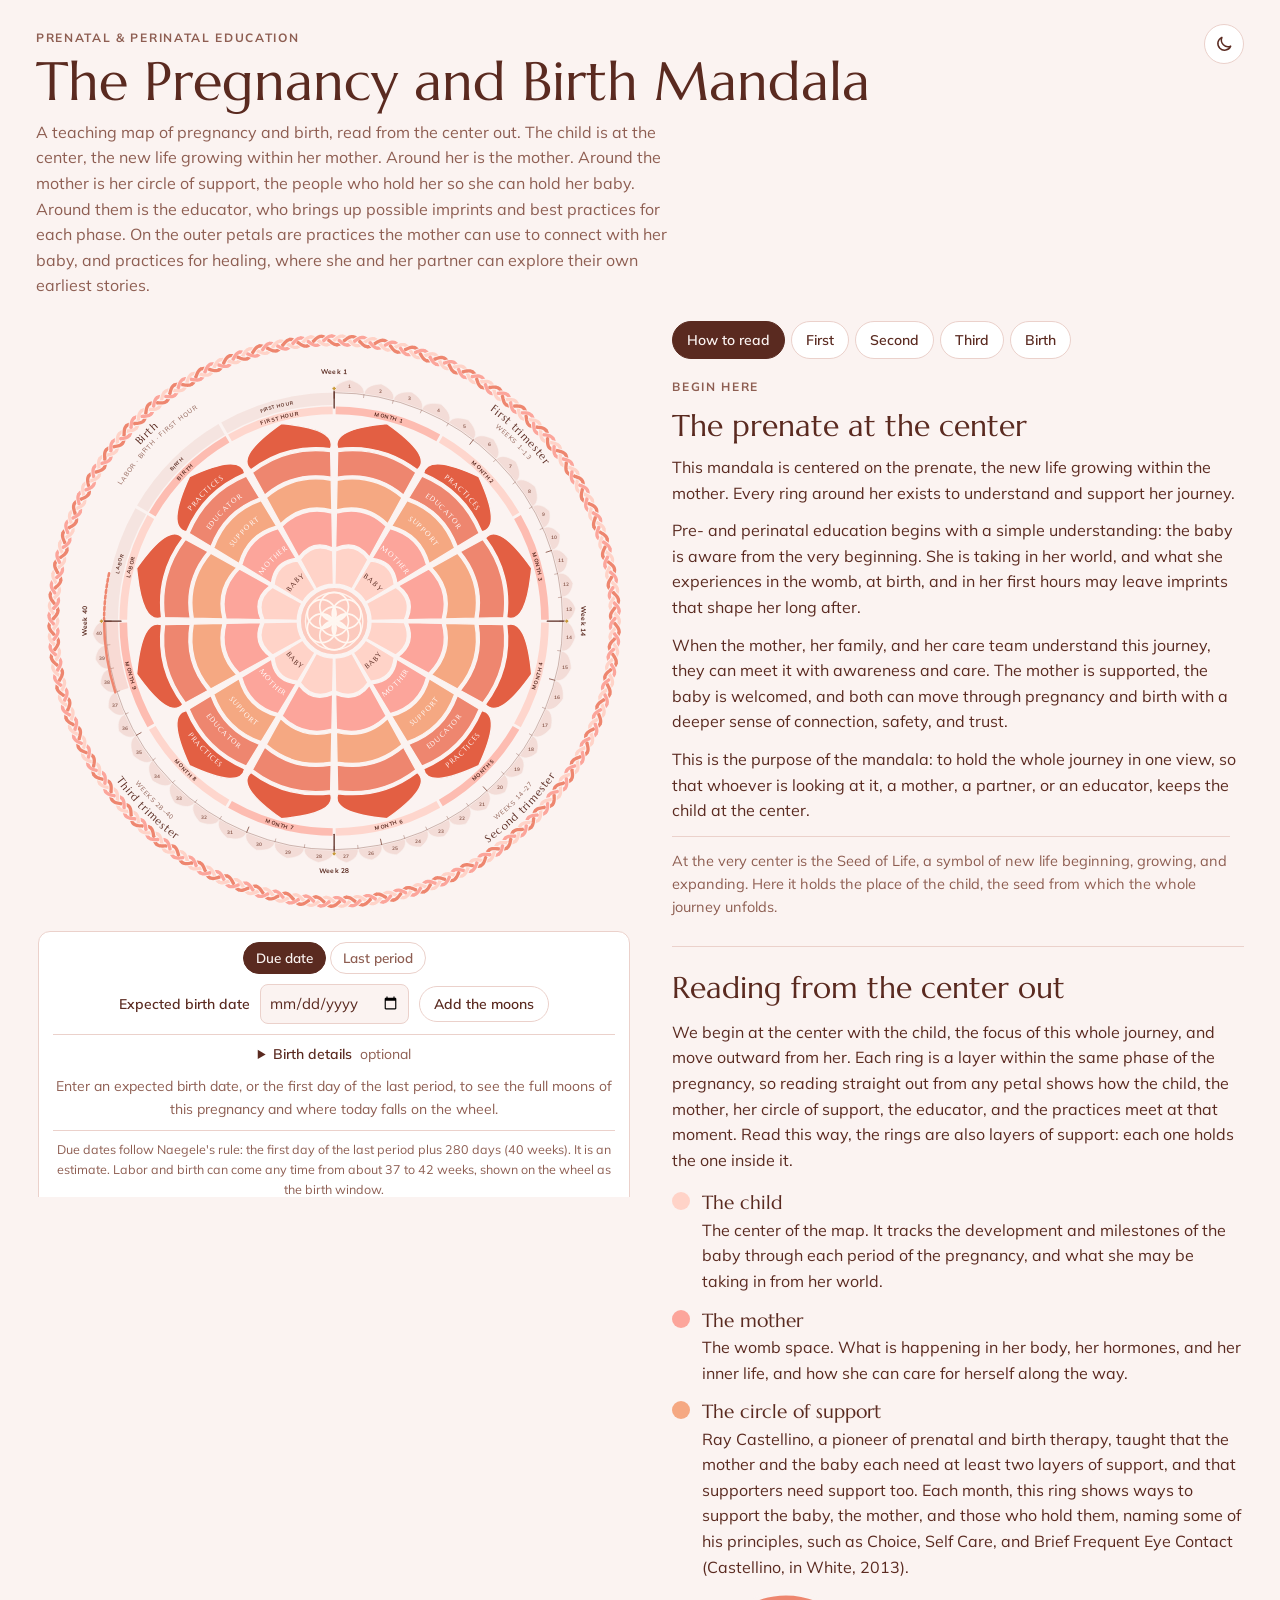
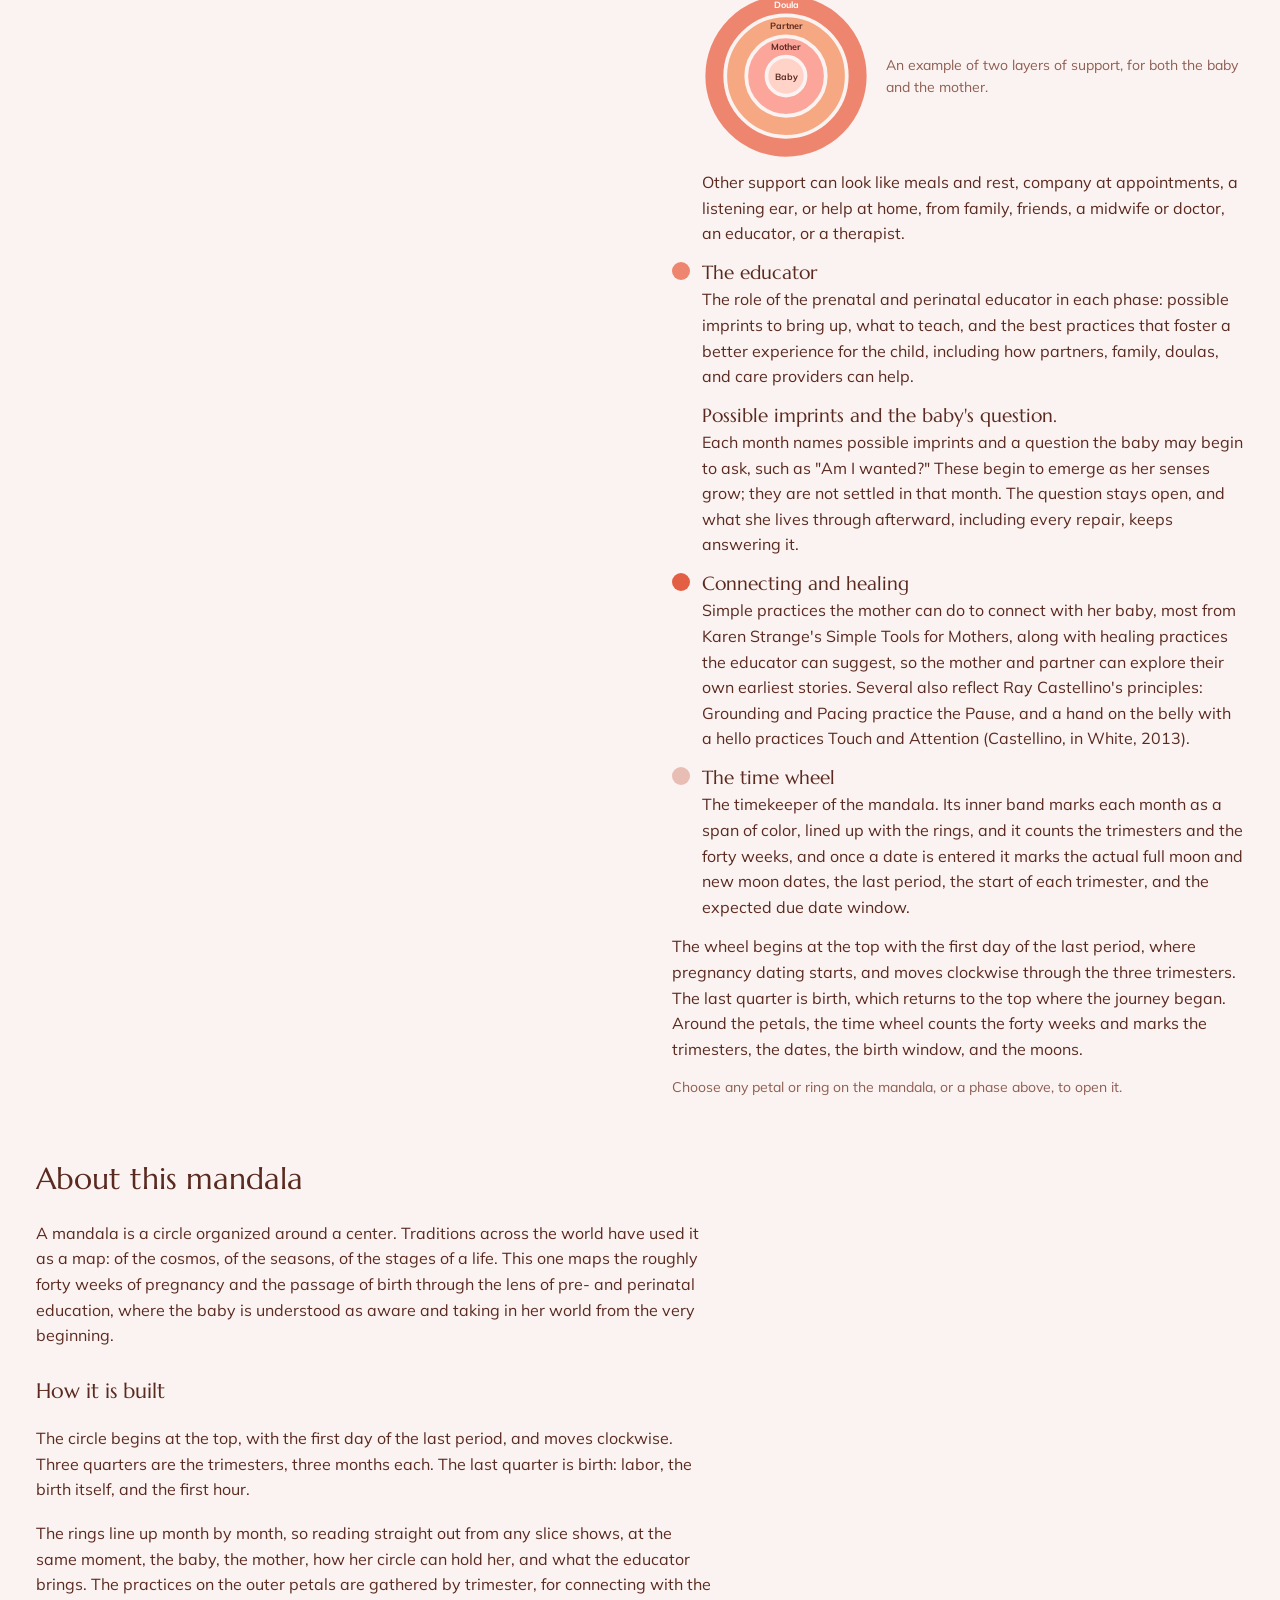
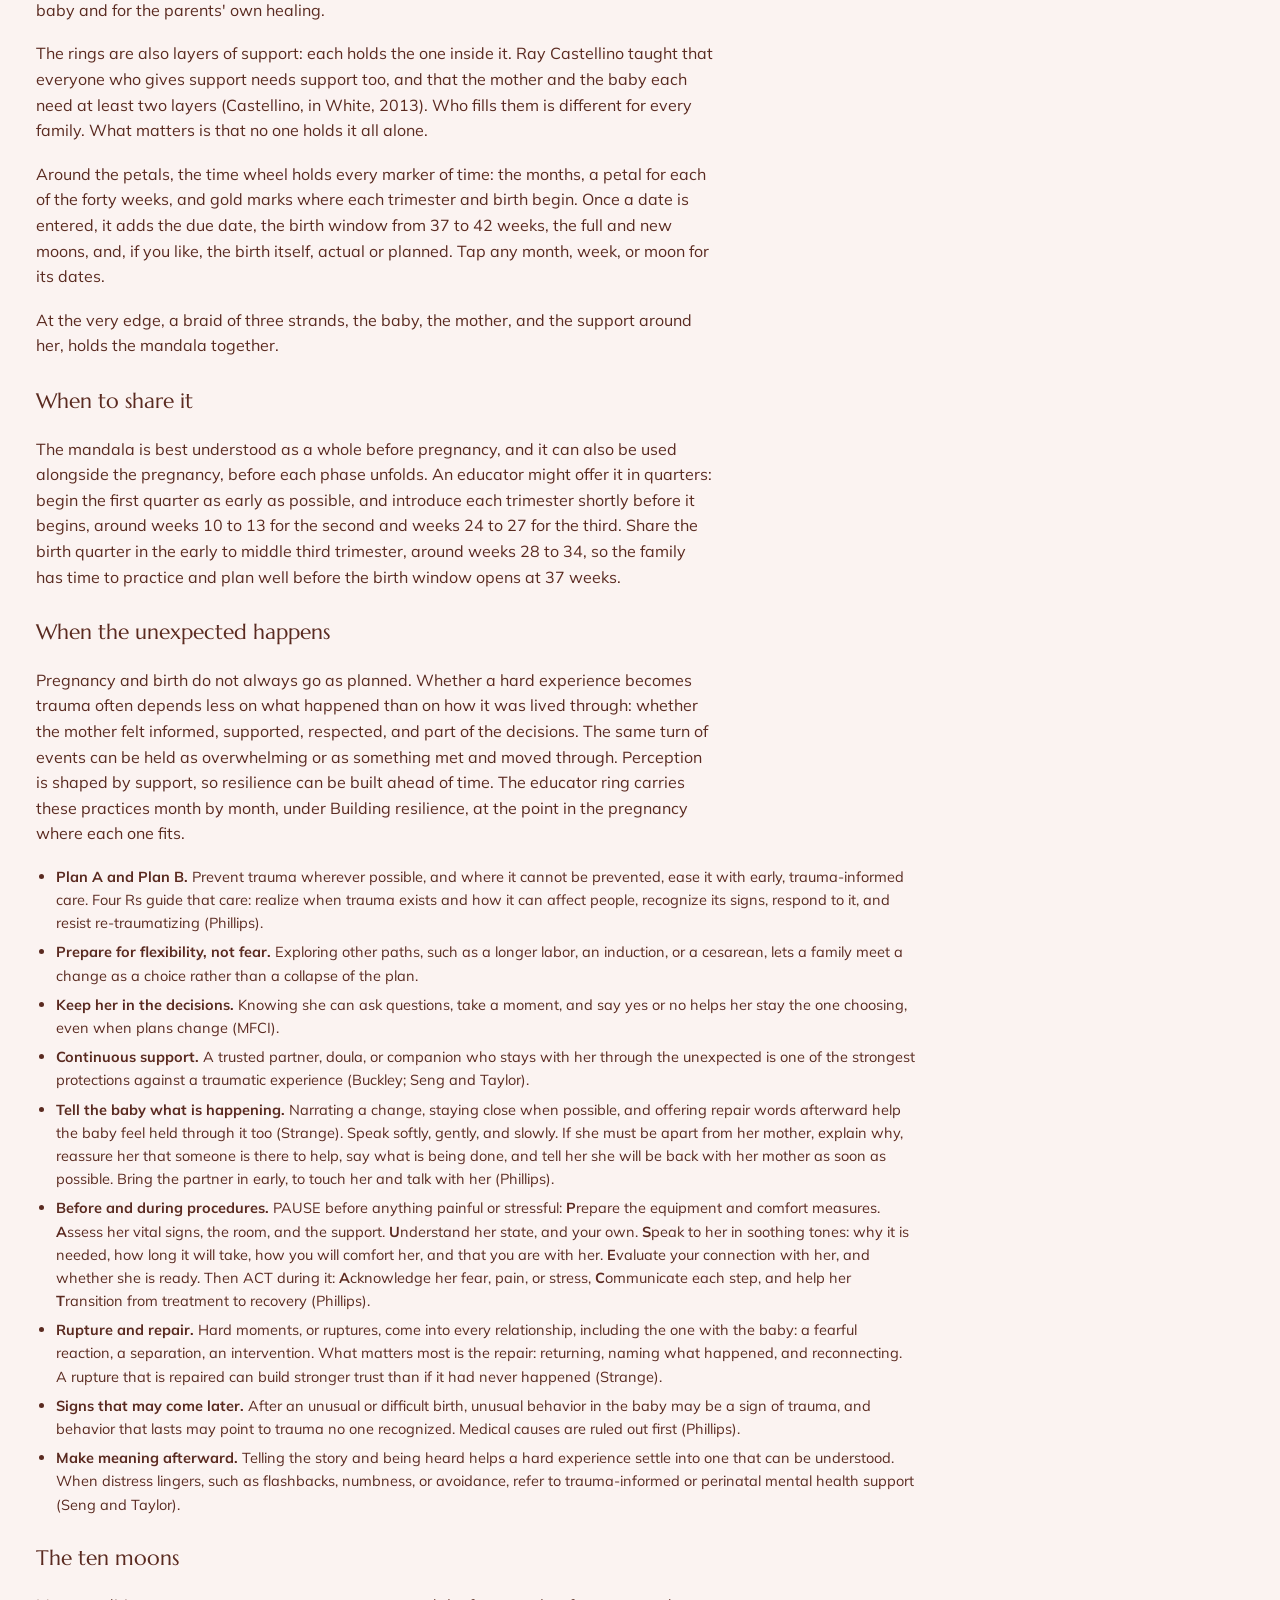
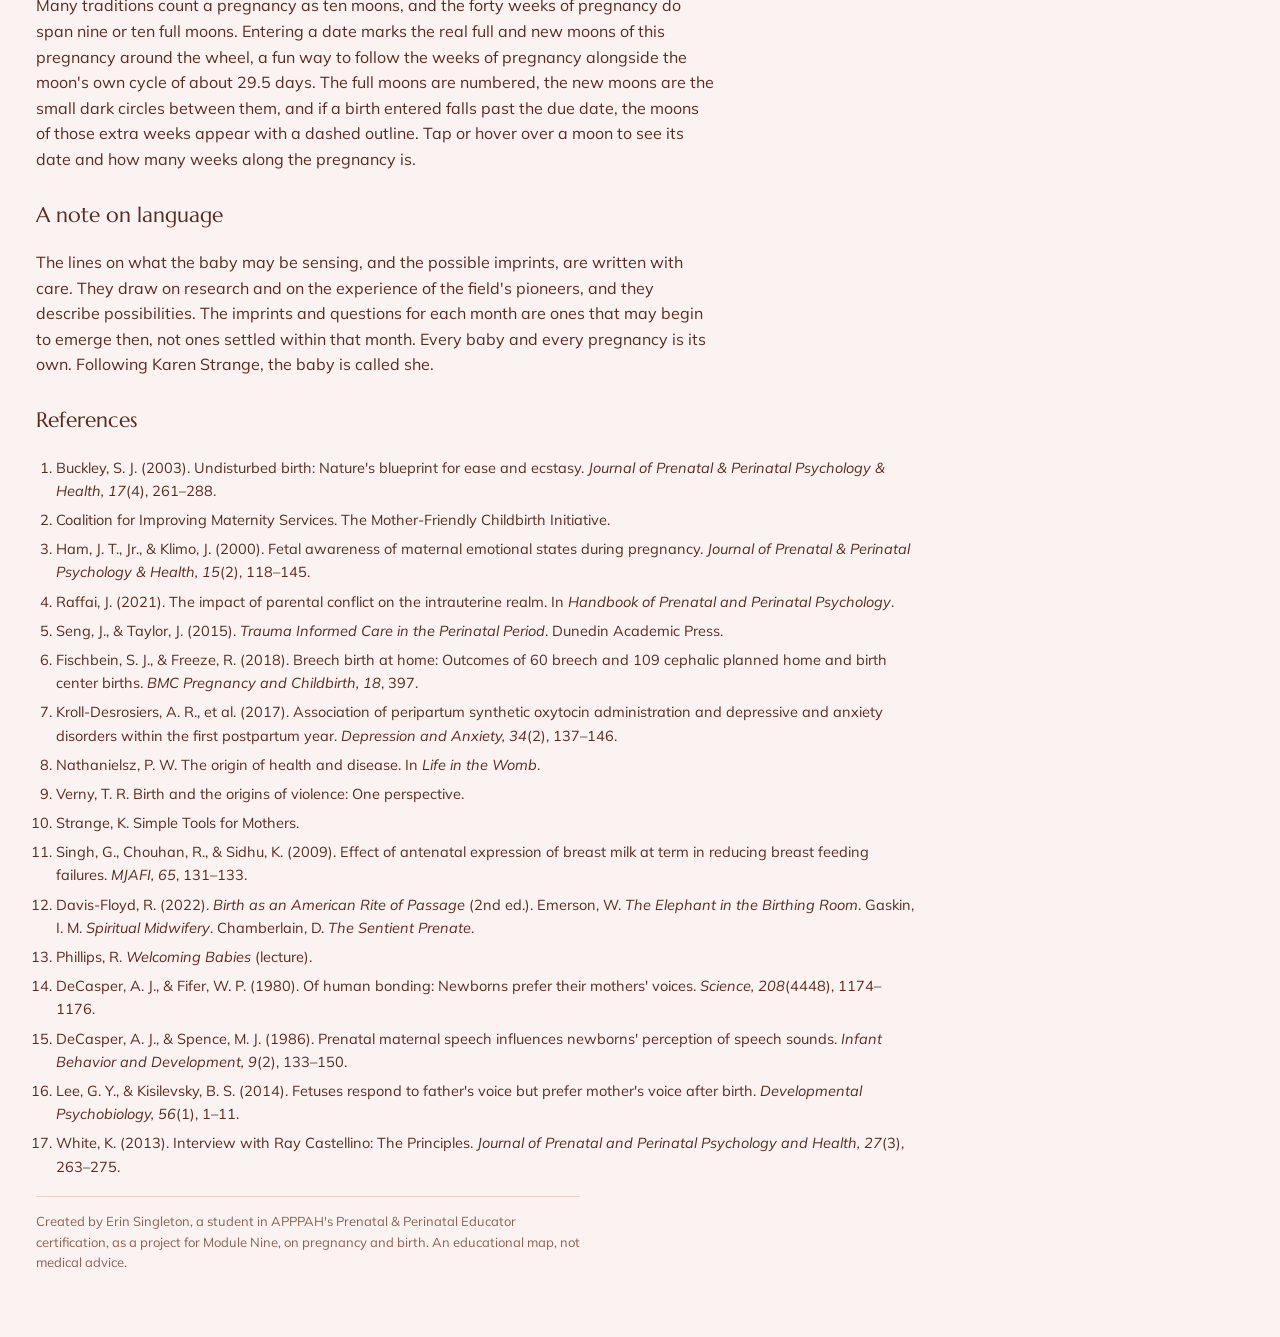
==== commit 035246b1: "From Welcoming Babies: Plan A and B, PAUSE and ACT before and during procedures, signs of trauma tha" ====
--- a/index.html
+++ b/index.html
@@ -302,11 +302,14 @@
     <h3>When the unexpected happens</h3>
     <p>Pregnancy and birth do not always go as planned. Whether a hard experience becomes trauma often depends less on what happened than on how it was lived through: whether the mother felt informed, supported, respected, and part of the decisions. The same turn of events can be held as overwhelming or as something met and moved through. Perception is shaped by support, so resilience can be built ahead of time. The educator ring carries these practices month by month, under Building resilience, at the point in the pregnancy where each one fits.</p>
     <ul class="refs">
+      <li><b>Plan A and Plan B.</b> Prevent trauma wherever possible, and where it cannot be prevented, ease it with early, trauma-informed care. Four Rs guide that care: realize when trauma exists and how it can affect people, recognize its signs, respond to it, and resist re-traumatizing (Phillips).</li>
       <li><b>Prepare for flexibility, not fear.</b> Exploring other paths, such as a longer labor, an induction, or a cesarean, lets a family meet a change as a choice rather than a collapse of the plan.</li>
       <li><b>Keep her in the decisions.</b> Knowing she can ask questions, take a moment, and say yes or no helps her stay the one choosing, even when plans change (MFCI).</li>
       <li><b>Continuous support.</b> A trusted partner, doula, or companion who stays with her through the unexpected is one of the strongest protections against a traumatic experience (Buckley; Seng and Taylor).</li>
-      <li><b>Tell the baby what is happening.</b> Narrating a change, staying close when possible, and offering repair words afterward help the baby feel held through it too (Strange).</li>
+      <li><b>Tell the baby what is happening.</b> Narrating a change, staying close when possible, and offering repair words afterward help the baby feel held through it too (Strange). Speak softly, gently, and slowly. If she must be apart from her mother, explain why, reassure her that someone is there to help, say what is being done, and tell her she will be back with her mother as soon as possible. Bring the partner in early, to touch her and talk with her (Phillips).</li>
+      <li><b>Before and during procedures.</b> PAUSE before anything painful or stressful: <b>P</b>repare the equipment and comfort measures. <b>A</b>ssess her vital signs, the room, and the support. <b>U</b>nderstand her state, and your own. <b>S</b>peak to her in soothing tones: why it is needed, how long it will take, how you will comfort her, and that you are with her. <b>E</b>valuate your connection with her, and whether she is ready. Then ACT during it: <b>A</b>cknowledge her fear, pain, or stress, <b>C</b>ommunicate each step, and help her <b>T</b>ransition from treatment to recovery (Phillips).</li>
       <li><b>Rupture and repair.</b> Hard moments, or ruptures, come into every relationship, including the one with the baby: a fearful reaction, a separation, an intervention. What matters most is the repair: returning, naming what happened, and reconnecting. A rupture that is repaired can build stronger trust than if it had never happened (Strange).</li>
+      <li><b>Signs that may come later.</b> After an unusual or difficult birth, unusual behavior in the baby may be a sign of trauma, and behavior that lasts may point to trauma no one recognized. Medical causes are ruled out first (Phillips).</li>
       <li><b>Make meaning afterward.</b> Telling the story and being heard helps a hard experience settle into one that can be understood. When distress lingers, such as flashbacks, numbness, or avoidance, refer to trauma-informed or perinatal mental health support (Seng and Taylor).</li>
     </ul>
     <h3>The ten moons</h3>
@@ -327,6 +330,10 @@
       <li>Strange, K. Simple Tools for Mothers.</li>
       <li>Singh, G., Chouhan, R., &amp; Sidhu, K. (2009). Effect of antenatal expression of breast milk at term in reducing breast feeding failures. <i>MJAFI, 65</i>, 131–133.</li>
       <li>Davis-Floyd, R. (2022). <i>Birth as an American Rite of Passage</i> (2nd ed.). Emerson, W. <i>The Elephant in the Birthing Room</i>. Gaskin, I. M. <i>Spiritual Midwifery</i>. Chamberlain, D. <i>The Sentient Prenate</i>.</li>
+      <li>Phillips, R. <i>Welcoming Babies</i> (lecture).</li>
+      <li>DeCasper, A. J., &amp; Fifer, W. P. (1980). Of human bonding: Newborns prefer their mothers' voices. <i>Science, 208</i>(4448), 1174–1176.</li>
+      <li>DeCasper, A. J., &amp; Spence, M. J. (1986). Prenatal maternal speech influences newborns' perception of speech sounds. <i>Infant Behavior and Development, 9</i>(2), 133–150.</li>
+      <li>Lee, G. Y., &amp; Kisilevsky, B. S. (2014). Fetuses respond to father's voice but prefer mother's voice after birth. <i>Developmental Psychobiology, 56</i>(1), 1–11.</li>
       <li>White, K. (2013). Interview with Ray Castellino: The Principles. <i>Journal of Prenatal and Perinatal Psychology and Health, 27</i>(3), 263–275.</li>
     </ol>
     <p class="foot">Created by Erin Singleton, a student in APPPAH's Prenatal &amp; Perinatal Educator certification, as a project for Module Nine, on pregnancy and birth. An educational map, not medical advice.</p>
@@ -536,10 +543,10 @@
    src:"Strange; Raffai (2021)"},
   {imp:"The sound world of the home: music, laughter, and raised voices. Offspring in Ham and Klimo's study recalled all three.",
    take:"The baby can hear, and her mother's voice is the clearest sound of all. The voices she hears often become familiar.",
-   deep:["How sound reaches her: as vibration through fluid and tissue, with the mother's voice carried through her own body", "Ham and Klimo's father, whose \"hoo, hoo\" game from the fifth month led his newborn to stop nursing and turn toward his voice"],
+   deep:["How sound reaches her: as vibration through fluid and tissue, with the mother's voice carried through her own body", "Ham and Klimo's father, whose \"hoo, hoo\" game from the fifth month led his newborn to stop nursing and turn toward his voice", "In the womb she responds to her father's voice as well as her mother's. After birth she prefers her mother's (Lee and Kisilevsky, 2014)"],
    best:"Coach partners to find their own voice with the baby, and help the family notice the sound world of their home.",
    res:"The anatomy scan can bring unexpected findings. Help the family ask what a result means and what the options are, and remind them they can take time before deciding. Fear or grief after a finding is a natural response, and feeling it is part of moving through it.",
-   src:"Ham & Klimo (2000); Strange"},
+   src:"Ham & Klimo (2000); Strange; Lee & Kisilevsky (2014)"},
   {imp:"The emotional climate over time: ongoing tension or neglect, or warmth and contact (Raffai).",
    take:"The stories we carry about birth shape how we meet it. Moments of calm and connection practiced now are easier to find in labor.",
    deep:["Everyone brings a birth story into the birth room (Emerson)", "Oxytocin as the hormone of calm and connection; grounding and oxytocin moments as everyday regulation the baby feels (Strange)", "A teachable moment to share or hold, as fits the family: from about 24 weeks, a baby born early may survive with intensive care"],
@@ -554,10 +561,10 @@
    src:"Emerson; Buckley (2003); MFCI"},
   {imp:"Space and holding. As room grows tight, whether she feels held or hemmed in; how decisions about her position are made, and whether she is told about them; and, if she arrives early, separation in the NICU.",
    take:"Most babies settle head down by about 36 weeks, and if she does not, there are options. She can also ask which kind of monitoring fits her labor.",
-   deep:["Breech options: waiting, gentle positioning, an external version, or a vaginal breech birth with a skilled provider (Fischbein and Freeze)", "Continuous monitoring in low-risk labors and cesarean rates, and listening in at intervals as an alternative"],
+   deep:["Breech options: waiting, gentle positioning, an external version, or a vaginal breech birth with a skilled provider (Fischbein and Freeze)", "Continuous monitoring in low-risk labors and cesarean rates, and listening in at intervals as an alternative", "Newborns prefer their own mother's voice (DeCasper and Fifer, 1980), and a story read aloud in the last weeks of pregnancy (DeCasper and Spence, 1986)"],
    best:"Suggest a baby doula, someone who follows the baby's journey through birth (Strange). Plan help for the weeks after birth.",
    res:"Practice how she will stay in the decisions: asking about benefits, risks, and alternatives, taking a moment, and saying yes or no (MFCI). A breech or position decision is a good place to rehearse this. Feeling unsure or pressured is common, and naming it lets her slow down and choose.",
-   src:"Fischbein & Freeze (2018); MFCI; Strange"},
+   src:"Fischbein & Freeze (2018); MFCI; Strange; DeCasper & Fifer (1980); DeCasper & Spence (1986)"},
   {imp:"Being waited for, or hurried. Who decides when birth begins, and whether her readiness is trusted. An induction without a clear reason may be felt as being hurried out.",
    take:"Labor usually begins when mother and baby are both ready. Induction is a choice to weigh, not an automatic step.",
    deep:["The baby's maturing lungs help signal the start of labor", "The ARRIVE trial and elective induction at 39 weeks", "Synthetic oxytocin and postpartum mood (Kroll-Desrosiers)"],
@@ -567,21 +574,21 @@
   {imp:"The journey through. The pace and pressure of labor, moments of feeling stuck, and whether the journey was supported or interrupted, including by synthetic oxytocin, forceps, or vacuum.",
    take:"Labor is the threshold, the journey out for mother and baby together. It flows best when she feels safe and unwatched, and her body and baby are designed for it.",
    deep:["Undisturbed birth: privacy, safety, and not being watched (Buckley)", "How feeling watched raises adrenaline, which can slow oxytocin and labor", "Labor as part of nature, with walking and eating in it (Gaskin)"],
-   best:"Guard the space: dim light, quiet, and only people the parents know and trust (Verny). No routine procedures without a reason (MFCI). Practitioners tend to their own birth stories and past cases (Emerson).",
+   best:"Guard the space: dim light, quiet, and only people the parents know and trust (Verny). No routine procedures without a reason (MFCI). Practitioners tend to their own birth stories and past cases (Emerson). Labor support for every mother, baby, and partner, including telling the baby what to expect, whether labor begins on its own, is induced, or is helped along (Phillips).",
    res:"Before labor begins, help her name her needs and plan her support, so the people with her know what matters to her. Prepare her for pain as well: pain is a normal part of labor, but suffering is something else. If pain becomes suffering, choosing an epidural or other relief is a sound choice that needs no guilt. If plans change, three things help her stay present: someone who stays by her side, clear explanations of what is happening, and time to respond. She can also tell the baby what is happening. Fear or overwhelm in labor is natural, and it tends to come and go in waves, like the contractions themselves.",
-   src:"Buckley (2003); Gaskin; Verny; MFCI; Emerson"},
+   src:"Buckley (2003); Gaskin; Verny; MFCI; Emerson; Phillips"},
   {imp:"Each birth event may leave an impression (Verny): harsh lights, noise, routine suctioning, and tight wrapping can overwhelm a newborn. A cesarean, forceps, or vacuum bring their own, and medication can leave a baby drowsy or out of touch at the first meeting.",
    take:"Birth is the passage through the gate. However it happens, the baby can be welcomed, and a familiar voice saying \"You are out now. You made it. You are safe.\" helps her settle (Strange).",
-   deep:["Vaginal birth: it helps clear her lungs and seeds her with her mother's beneficial microbes", "Cesarean after labor and planned cesarean before labor: how the baby's experience differs", "Closing the gap: skin to skin, breastfeeding, and a gentle cesarean"],
-   best:"Gentle cesarean when surgery is needed, and delayed cord clamping (Davis-Floyd).",
+   deep:["Vaginal birth: it helps clear her lungs and seeds her with her mother's beneficial microbes", "Cesarean after labor and planned cesarean before labor: how the baby's experience differs", "Closing the gap: skin to skin, breastfeeding, and a gentle cesarean", "Resuscitation from the baby's perspective, taught by Karen Strange, a midwife and neonatal resuscitation (NRP) instructor"],
+   best:"Gentle cesarean when surgery is needed, and delayed cord clamping (Davis-Floyd). Before and during a cesarean, tell the baby what is happening. If she needs help to breathe, PAUSE before and ACT during, and keep a voice and a hand with her (Phillips).",
    res:"If the birth takes an unexpected turn, such as a cesarean or a separation, the baby can be told what is happening, held close as soon as possible, and offered repair words afterward. Rupture and repair: the reconnection that follows a hard moment can build trust of its own (Strange). Help her see that she made the best choices she could with what she knew and felt in the moment. A birth that changed course is not a failure, and she can meet herself with the same kindness she offers her baby.",
-   src:"Verny; Buckley (2003); Strange; Davis-Floyd (2022)"},
+   src:"Verny; Buckley (2003); Strange; Davis-Floyd (2022); Phillips"},
   {imp:"Welcome or separation: whether she is met, held, and spoken to, or taken away. If separation happens, repair can begin as soon as you are together.",
-   take:"The first hour is a sensitive window. Keeping mother and baby together, skin to skin, helps them both, and she can ask for newborn checks on her chest and for the first bath to wait.",
+   take:"The first hour is a sensitive window, what Phillips calls the Sacred Hour. Keeping mother and baby together, skin to skin, helps them both, and she can ask for newborn checks on her chest and for the first bath to wait.",
    deep:["Skin to skin: warmth, a steady heart and breath, breastfeeding, and oxytocin for both", "Humanistic care keeps mother and baby together; nursery bathing is not part of this model (Davis-Floyd)", "Verny cites research in which birth complications combined with early maternal rejection were linked to later violence (Raine and colleagues, 1994)"],
-   best:"Protect skin to skin, breastfeeding, and rooming-in, with newborn checks done on the mother's chest (MFCI).",
+   best:"Protect skin to skin, breastfeeding, and rooming-in, with newborn checks done on the mother's chest (MFCI). Phillips names basic rights for every stable baby: gentle handling, loving words, immediate and uninterrupted skin to skin, delayed cord clamping, support to breastfeed within the first hour and on request, and no separation from her mother or partner.",
    res:"If the golden hour does not happen, through separation or medical care, or the cord is clamped and cut early, the bond is not lost. Relationships are built over time, and repair is possible: skin to skin, closeness, and telling the baby what happened can begin as soon as they are together (Strange). In the days after, mixed feelings, including sadness or disappointment, are natural and need no guilt. Help her tell the story and be heard, especially if it was hard. Watch for lingering distress, such as flashbacks, numbness, or avoidance, and refer to trauma-informed or perinatal mental health support (Seng and Taylor).",
-   src:"Verny; Davis-Floyd (2022); MFCI; Strange"}
+   src:"Verny; Davis-Floyd (2022); MFCI; Strange; Phillips"}
 ];
 
 // The circle of support: Castellino's layers. tip: the month's theme in one sentence, shown on hover, with the baby in mind. The mother's first layer, the baby's second, and the holders held too
@@ -680,8 +687,9 @@
     "<b>Pacing.</b> Slow down and build pauses into the day. Her rhythm is slower than yours.",
     "<b>Tell the baby what you would like.</b> Invite her to turn head down.",
     "<b>Tell her about the birth to come.</b> That it will be big, that you will be there, and that you will meet her.",
-    "<b>Rehearse the words</b> you want her to hear when she arrives."],
-   src:"Strange, Simple Tools"},
+    "<b>Rehearse the words</b> you want her to hear when she arrives.",
+    "<b>Read her one story,</b> aloud and often. Babies remember a story heard in the last weeks of pregnancy (DeCasper &amp; Spence, 1986)."],
+   src:"Strange, Simple Tools; DeCasper & Spence (1986)"},
   {items:[
     "<b>Tell her what is happening.</b> \"Here comes another wave. We are doing this together.\"",
     "<b>Narrate her arrival.</b> \"You are out now. You made it. You can take a breath.\"",
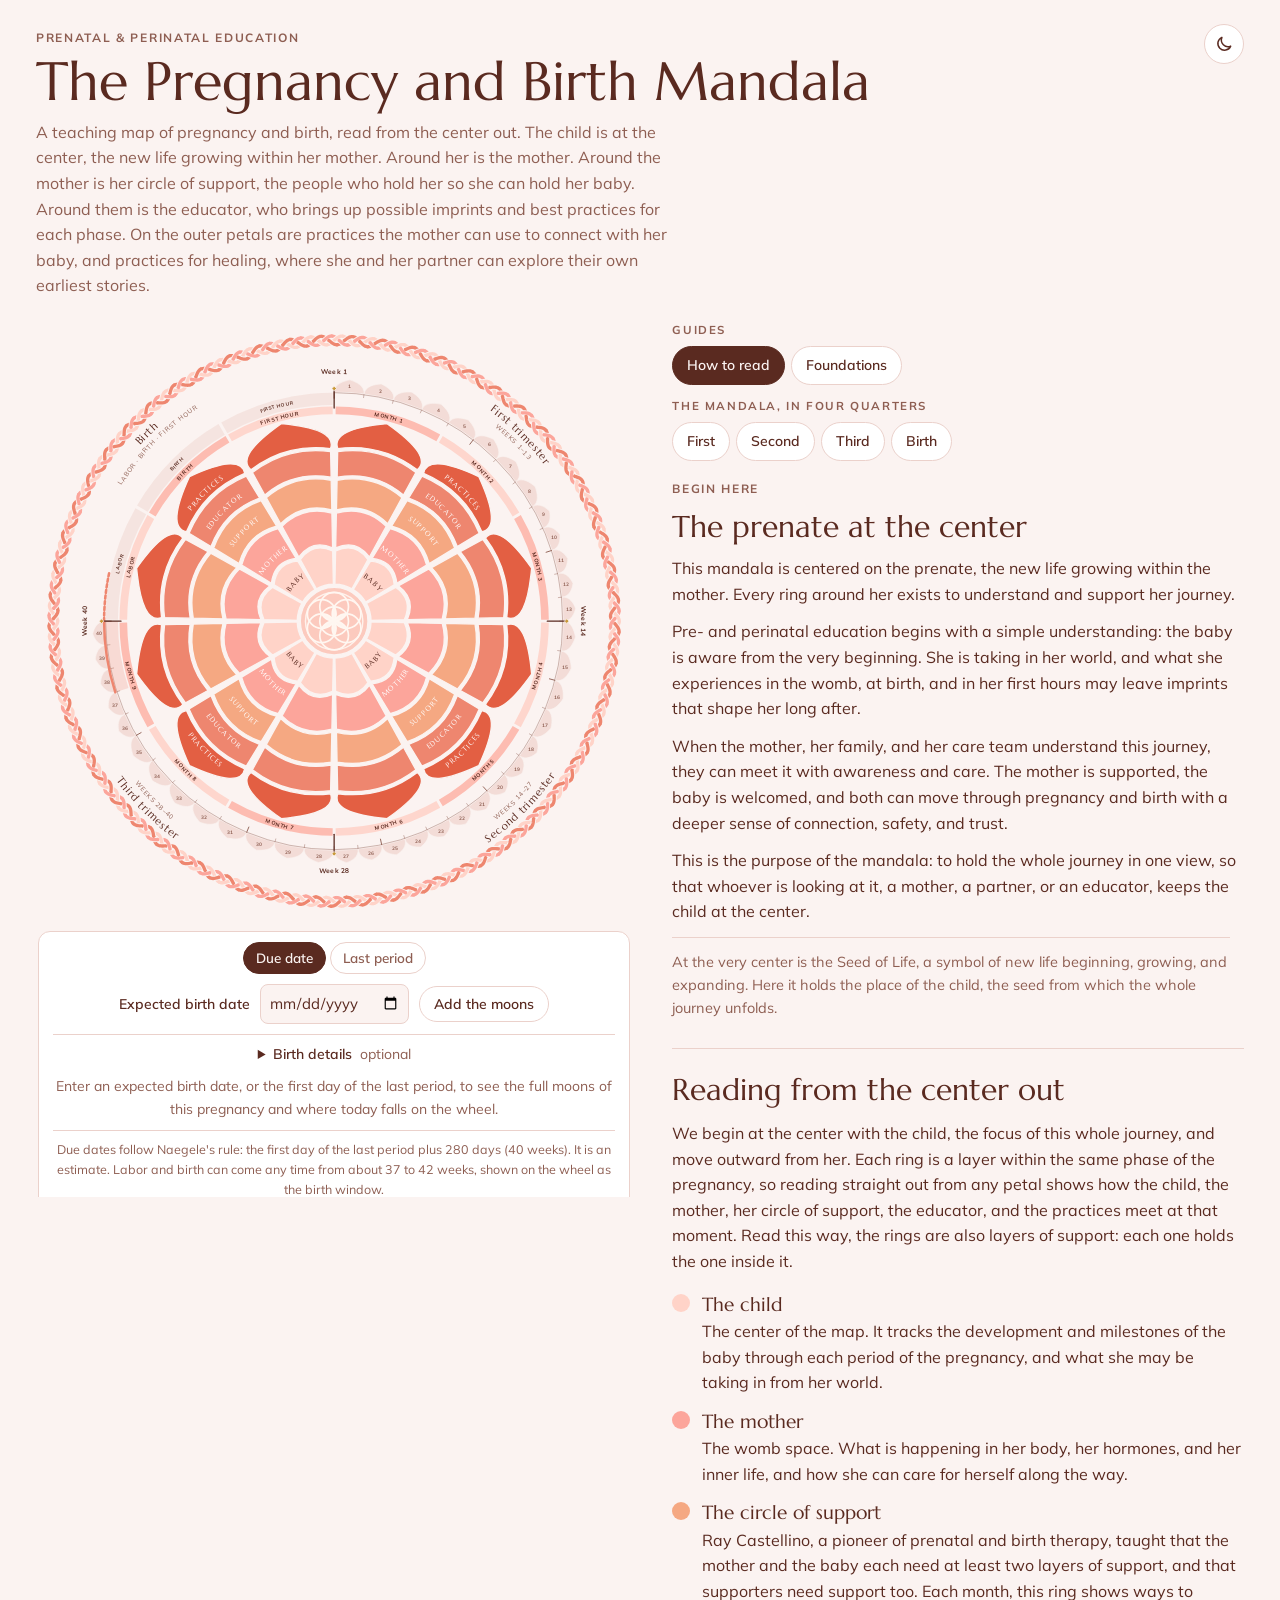
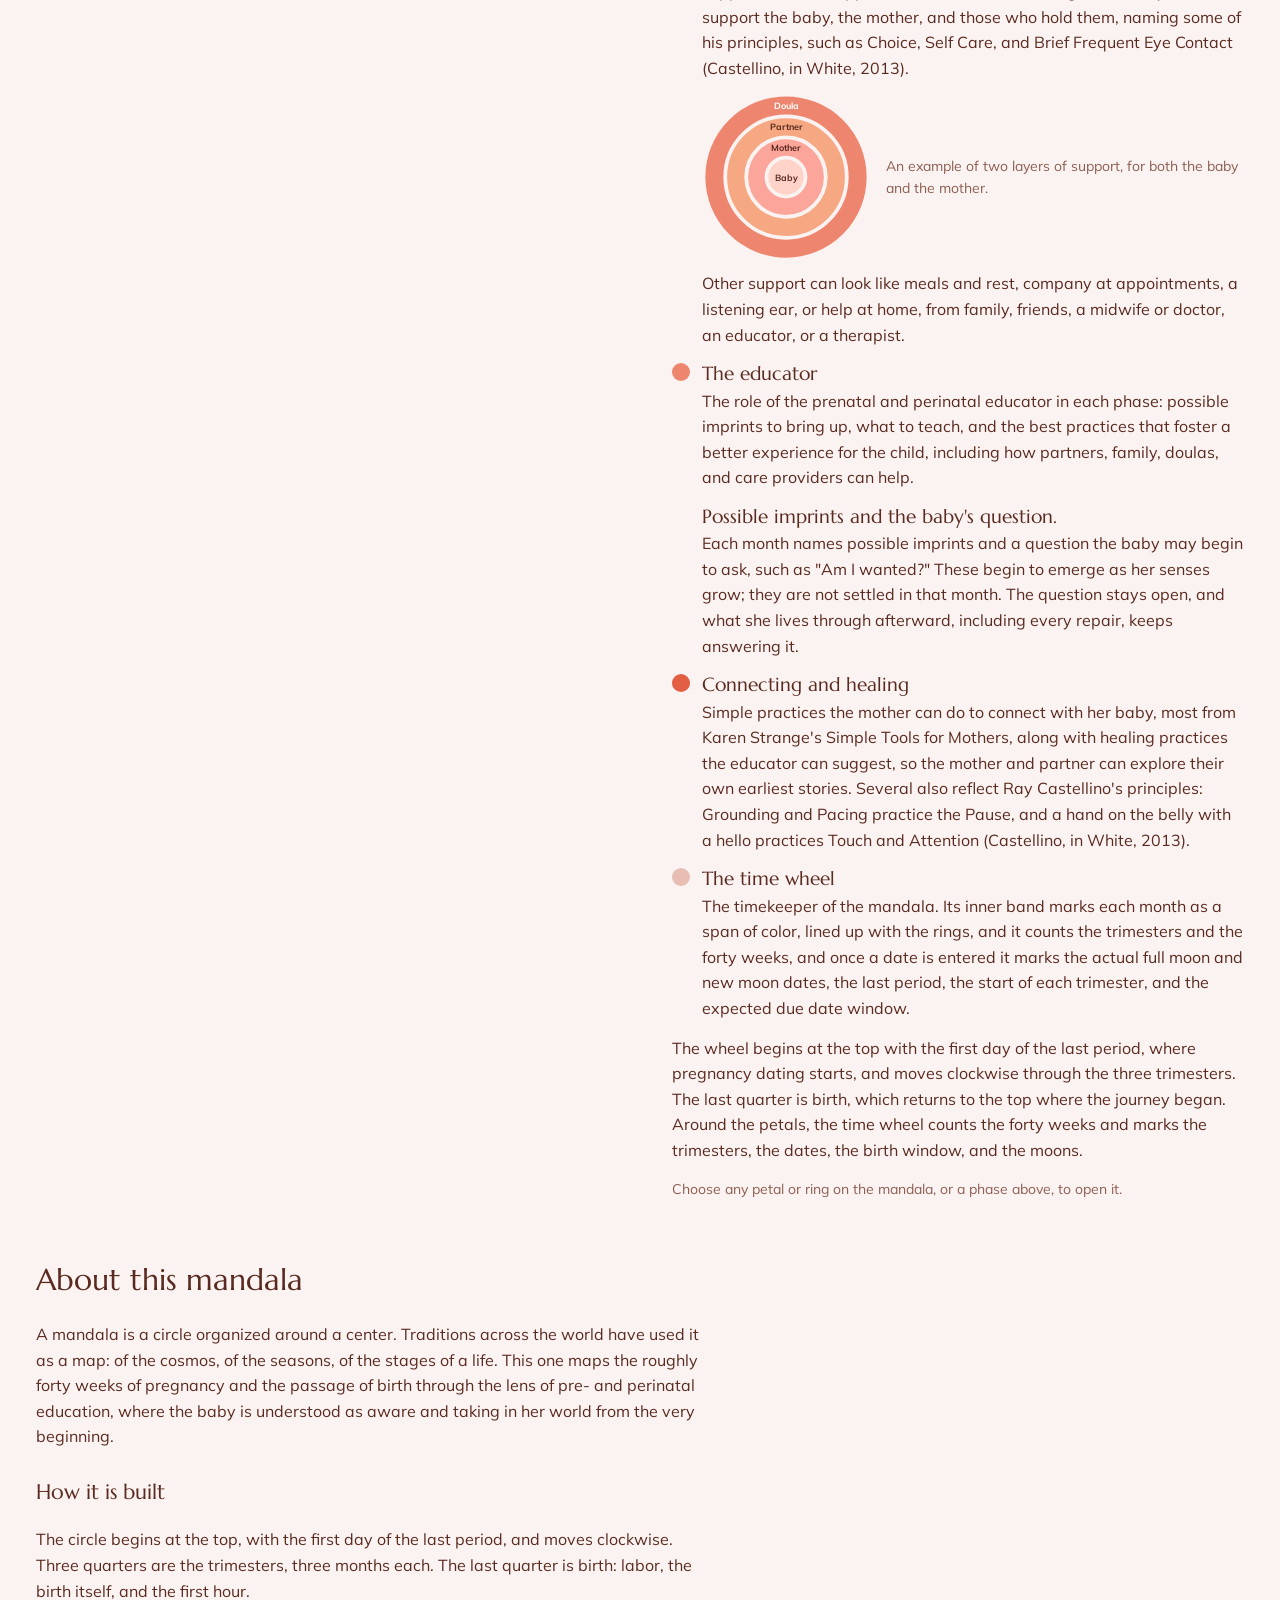
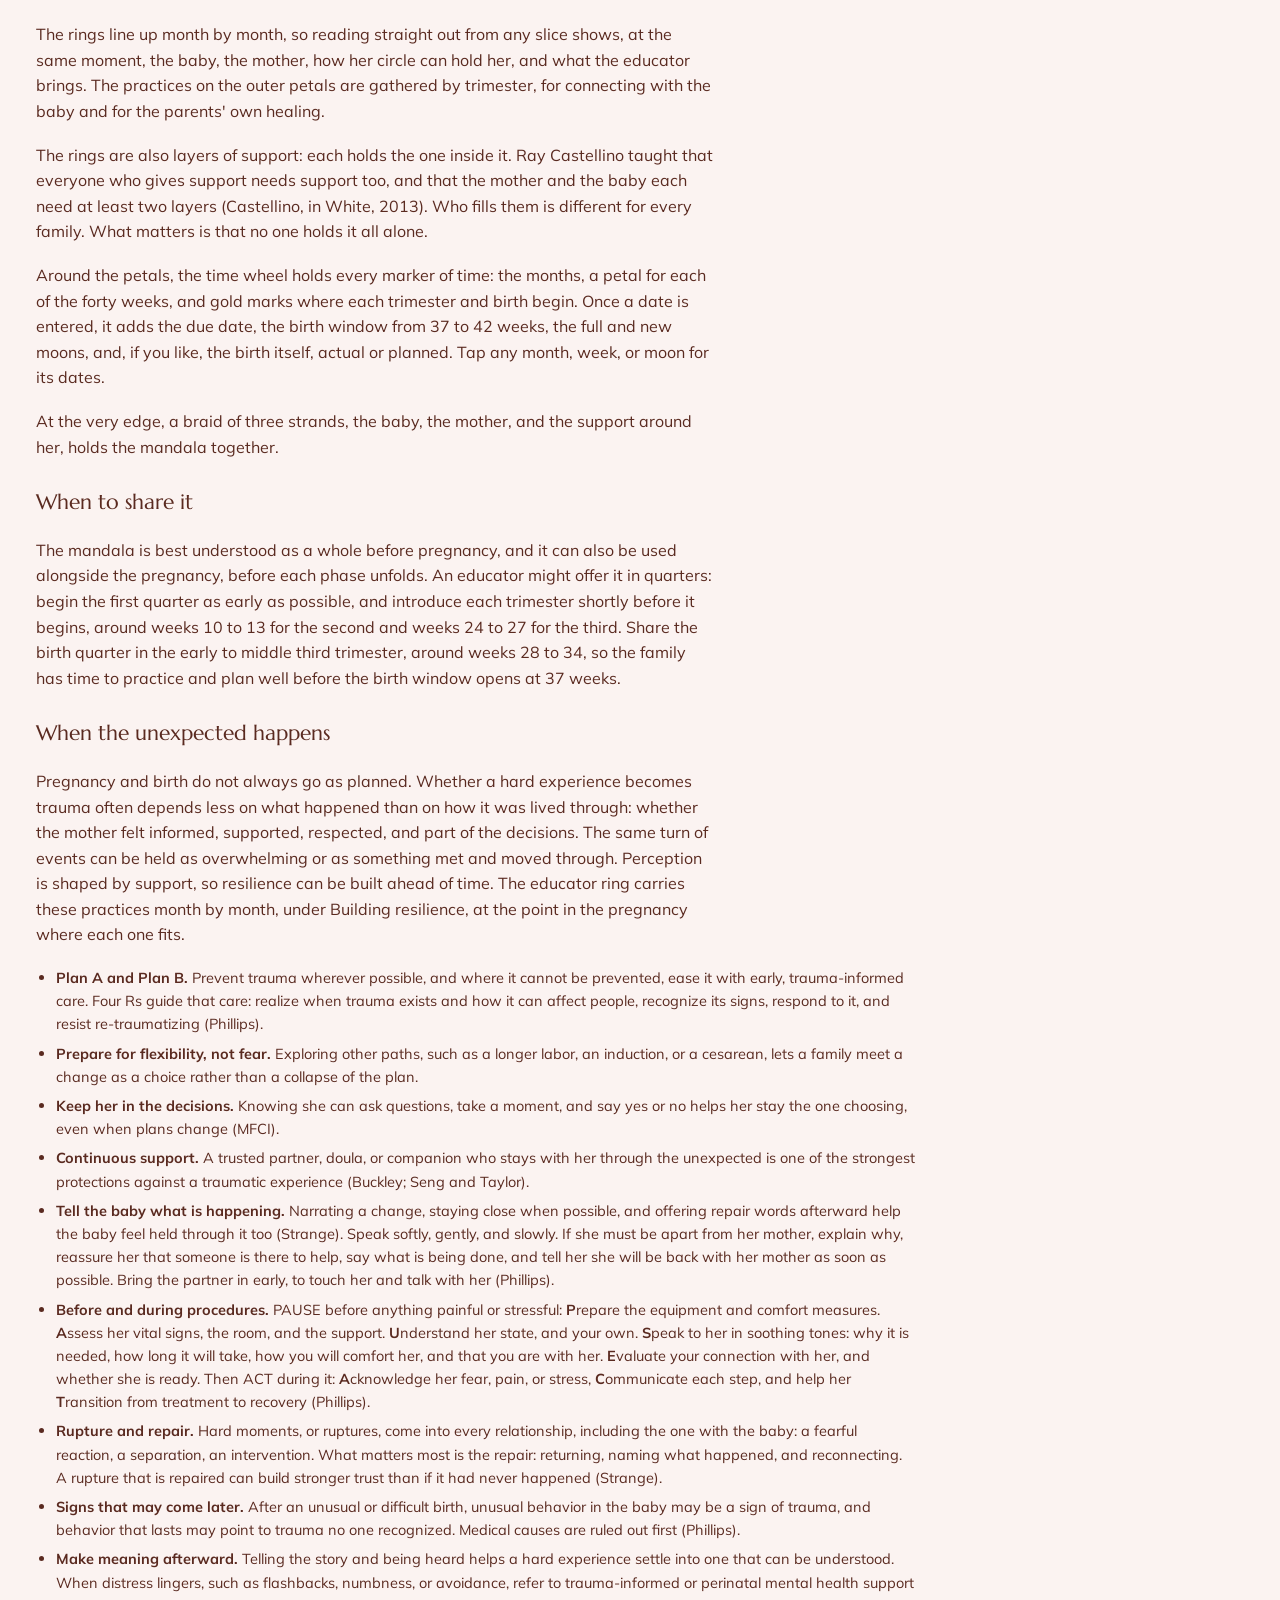
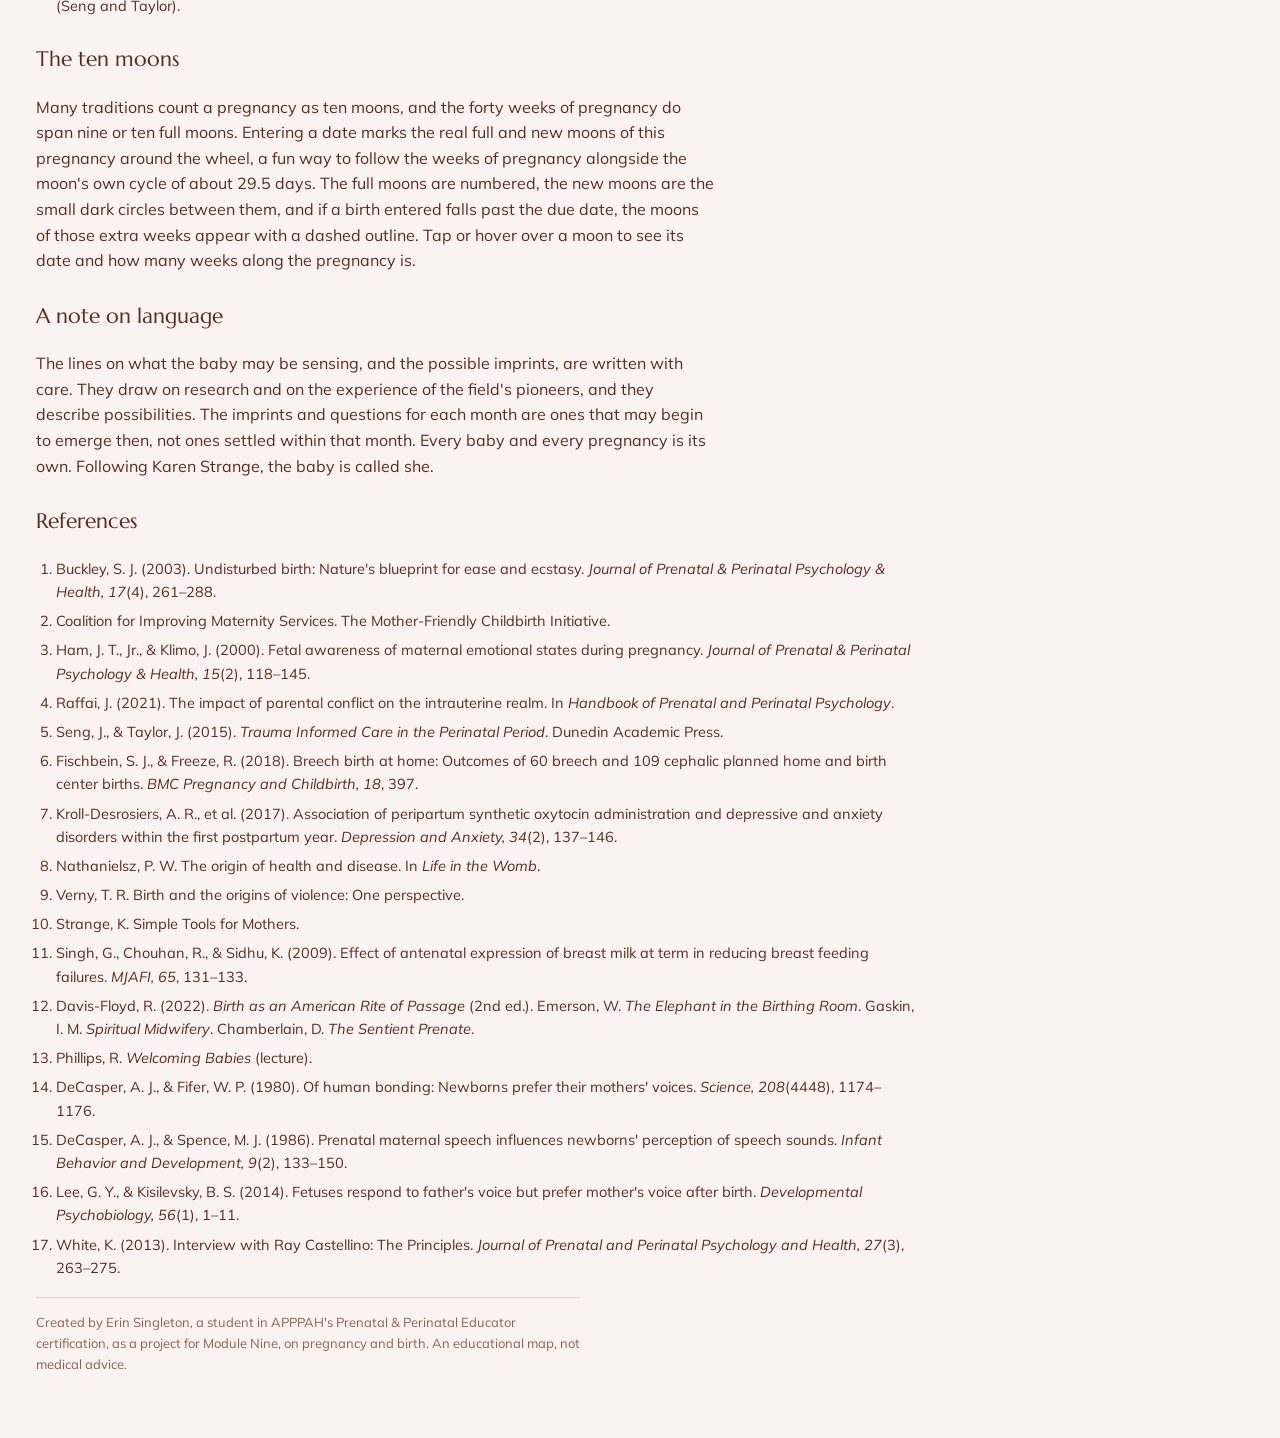
==== commit 2dff604c: "Foundations tab with six core concepts, tabs in two groups (Guides, then the four quarters), and a j" ====
--- a/index.html
+++ b/index.html
@@ -173,6 +173,19 @@
 .tabs{display:flex;flex-wrap:wrap;gap:6px}
 .tab{font:inherit;font-size:14px;font-weight:600;padding:7px 14px;border-radius:999px;border:1px solid var(--line);background:var(--surface);color:var(--ink);cursor:pointer}
 .tab[aria-selected="true"]{background:var(--ink);color:var(--bg);border-color:var(--ink)}
+.nav{display:grid;gap:12px}
+.navgroup{display:grid;gap:7px}
+.navlbl{font-size:11.5px;letter-spacing:.14em;text-transform:uppercase;color:var(--muted);font-weight:700}
+.fcard .where{margin:0;color:var(--muted);font-size:14px}
+.fcard .where a{white-space:nowrap}
+.fcard{scroll-margin-top:16px}
+.jump{display:flex;flex-wrap:wrap;align-items:center;gap:6px;margin:2px 0 0 4px;padding-left:12px;border-left:2px solid var(--line)}
+.jump[hidden]{display:none}
+.jump span{font-size:11px;letter-spacing:.12em;text-transform:uppercase;color:var(--muted);font-weight:700;margin-right:2px}
+.sub{font:inherit;font-size:13px;font-weight:600;padding:4px 11px;border-radius:999px;border:1px solid var(--line);background:transparent;color:var(--ink);cursor:pointer}
+.sub:hover{background:var(--surface)}
+.sub[aria-current="true"]{background:color-mix(in srgb, var(--mother) 55%, var(--surface));border-color:var(--mother)}
+.sub:focus-visible{outline:2px solid var(--ink);outline-offset:2px}
 .phasehead h2{font-family:var(--display);font-weight:400;font-size:32px;line-height:1.1;margin:0}
 .phasehead .meta{color:var(--muted);font-size:14px;margin-top:4px;font-variant-numeric:tabular-nums}
 .phasehead p{margin:10px 0 0;max-width:62ch}
@@ -283,7 +296,10 @@
     </div>
 
     <div class="panel">
-      <div class="tabs" role="tablist" id="tabs"></div>
+      <div class="nav">
+        <div class="navgroup"><div class="navlbl">Guides</div><div class="tabs" role="tablist" id="gtabs"></div><div class="jump" id="gjump" hidden></div></div>
+        <div class="navgroup"><div class="navlbl">The mandala, in four quarters</div><div class="tabs" role="tablist" id="tabs"></div><div class="jump" id="jump" hidden></div></div>
+      </div>
       <div id="panel" aria-live="polite"></div>
     </div>
   </div>
@@ -299,7 +315,7 @@
     <p>At the very edge, a braid of three strands, the baby, the mother, and the support around her, holds the mandala together.</p>
     <h3>When to share it</h3>
     <p>The mandala is best understood as a whole before pregnancy, and it can also be used alongside the pregnancy, before each phase unfolds. An educator might offer it in quarters: begin the first quarter as early as possible, and introduce each trimester shortly before it begins, around weeks 10 to 13 for the second and weeks 24 to 27 for the third. Share the birth quarter in the early to middle third trimester, around weeks 28 to 34, so the family has time to practice and plan well before the birth window opens at 37 weeks.</p>
-    <h3>When the unexpected happens</h3>
+    <h3 id="unexpected">When the unexpected happens</h3>
     <p>Pregnancy and birth do not always go as planned. Whether a hard experience becomes trauma often depends less on what happened than on how it was lived through: whether the mother felt informed, supported, respected, and part of the decisions. The same turn of events can be held as overwhelming or as something met and moved through. Perception is shaped by support, so resilience can be built ahead of time. The educator ring carries these practices month by month, under Building resilience, at the point in the pregnancy where each one fits.</p>
     <ul class="refs">
       <li><b>Plan A and Plan B.</b> Prevent trauma wherever possible, and where it cannot be prevented, ease it with early, trauma-informed care. Four Rs guide that care: realize when trauma exists and how it can affect people, recognize its signs, respond to it, and resist re-traumatizing (Phillips).</li>
@@ -1261,16 +1277,61 @@
 }
 
 /* ---------- Panel ---------- */
-const panel=document.getElementById("panel"), tabs=document.getElementById("tabs");
+const panel=document.getElementById("panel"), tabs=document.getElementById("tabs"), gtabs=document.getElementById("gtabs");
 let sel={phase:null, ring:null, idx:null};
 PHASES.forEach((ph,s)=>{
   const b=document.createElement("button"); b.className="tab"; b.type="button"; b.setAttribute("role","tab");
   b.textContent=ph.short; b.id="tab-"+ph.id; b.addEventListener("click",()=>select(s,null,null,true)); tabs.appendChild(b);
 });
-const ab=document.createElement("button"); ab.className="tab"; ab.type="button"; ab.setAttribute("role","tab"); ab.textContent="How to read"; ab.addEventListener("click",()=>showIntro()); tabs.prepend(ab);
+[["intro","How to read",()=>showIntro()],["found","Foundations",()=>showFoundations(true)]].forEach(([id,label,open])=>{
+  const b=document.createElement("button"); b.className="tab"; b.type="button"; b.setAttribute("role","tab"); b.dataset.guide=id; b.textContent=label; b.addEventListener("click",open); gtabs.appendChild(b);
+});
 
 function sw(v){ return `<span class="sw" style="background:var(${v})"></span>`; }
 function ul(items){ return "<ul>"+items.map(i=>`<li>${i}</li>`).join("")+"</ul>"; }
+
+// Foundations: the ideas under every month. where: [label, target], target is sel:phase:ring:month, intro, or #anchor
+const FOUND = [
+  {id:"aware", short:"The baby is aware", n:"The baby is aware",
+   what:"In this field a baby is understood as a feeling, sensing person from the beginning, who takes in her world and may remember it (Chamberlain; Verny). Her senses arrive in the order the months show: touch, then sound, then light.",
+   why:"It is why this mandala speaks to the baby as well as about her.",
+   where:[["The child ring, Month 1","sel:0:child:0"]]},
+  {id:"system", short:"One system", n:"Mother and baby are one system",
+   what:"Stress hormones partly cross the placenta, and a mother's heartbeat, breath, movement, and voice shift with her emotions. Her baby senses them (Ham and Klimo). A supported, steady mother helps steady her baby.",
+   why:"It is offered as encouragement, not blame. Support for the mother is support for the baby (Nathanielsz).",
+   where:[["The mother ring, Month 2","sel:0:mother:1"]]},
+  {id:"imprints", short:"Imprints", n:"Imprints and the baby's questions",
+   what:"Each month may leave an impression, called an imprint, on how she comes to see herself and the world. Each month also holds a question the baby may be asking, such as \u201cAm I wanted?\u201d",
+   why:"Imprints are possibilities, not certainties. They can be good or hard, and none of them is fixed.",
+   where:[["The educator ring, every month","sel:0:support:0"]]},
+  {id:"layers", short:"Layers of support", n:"Layers of support",
+   what:"Every mother and baby need at least two layers of support, and everyone who gives support needs support too (Castellino, in White, 2013).",
+   why:"It is the reason for the circle of support and the educator rings.",
+   where:[["How to read","intro"],["The circle ring","sel:0:circle:0"]]},
+  {id:"repair", short:"Repair", n:"Rupture and repair",
+   what:"Hard moments come into every relationship, including the one with the baby: a fearful reaction, a separation, an intervention. What matters most is the repair, which means returning, naming what happened, and reconnecting (Strange). Repair can begin at any time, including after birth.",
+   why:"It means nothing is too late.",
+   where:[["The repair line in every month","sel:0:support:0"],["When the unexpected happens","#unexpected"]]},
+  {id:"practices", short:"Practices", n:"Connecting practices",
+   what:"Grounding, oxytocin moments, talking and singing to her, and hands on the belly. These grow good imprints, and they are also the way back after a hard moment (Strange).",
+   why:"They are small, daily, and something the mother or partner can do on their own.",
+   where:[["The practice ring","sel:0:practice:"]]}];
+let jumped=null;
+function showFoundations(user){
+  sel={phase:null,ring:null,idx:null,page:"found"}; jumped=null; applySel(); markTabs();
+  const go=([l,g])=>g.startsWith("#")?`<a href="${g}">${l}</a>`:`<a href="#" data-go="${g}">${l}</a>`;
+  panel.innerHTML=`<div class="phasehead"><h2>Foundations</h2><div class="meta">${FOUND.map(f=>f.short).join(" · ")}</div>
+      <p>Six ideas that sit under every month of this mandala. Read them first, or return to them whenever a slice raises a question. Each one says where to find it on the wheel.</p></div>
+    ${FOUND.map(f=>`<div class="ring fcard" id="found-${f.id}"><h3>${f.n}</h3>
+      <p>${f.what}</p><p><b>Why it matters.</b> ${f.why}</p>
+      <p class="where">Where it appears: ${f.where.map(go).join(" · ")}</p></div>`).join("")}
+    <p class="hint">When the unexpected happens, a plan A and plan B, and the steps for procedures are in <a href="#unexpected">the About section below</a>.</p>`;
+  if(user||window.matchMedia("(max-width:900px)").matches) panel.scrollIntoView({behavior:"smooth",block:"start"});
+}
+// links inside the Foundations page open a ring of a month, How to read, or a section below
+panel.addEventListener("click",e=>{ const a=e.target.closest("a[data-go]"); if(!a) return; e.preventDefault();
+  const g=a.dataset.go; if(g==="intro"){ showIntro(); return; }
+  const [,ph,ring,m]=g.split(":"); select(+ph,ring||null,m===""?null:+m,true); });
 
 // the prenate at the center opens How to read, so it is seen without having to find the center
 const CENTER_HTML=`<div class="center-msg">
@@ -1306,7 +1367,7 @@
   const cm = currentMonth(), cp=currentPhase();
   const range=phaseRange(s);
   const hl=(k,i)=> (ring===k && (idx==null||idx===i))?" hl":"";
-  const months=[s*3,s*3+1,s*3+2].map(i=>{
+  const months=[s*3,s*3+1,s*3+2].filter(i=>idx==null||i===idx).map(i=>{
     const c=CHILD[i], m=MOTHER[i], e=EDUCATOR[i], r=monthRange(i), isSel=(idx===i), isNow=(cm===i);
     return `<article class="mcard${isSel?" cur":""}" id="mo-${i}">
       <div class="mt">${c.t}<span>${c.w}${r?" · "+r:""}${isNow?" · <b>now</b>":""}</span></div>
@@ -1326,21 +1387,37 @@
       <div class="meta">${ph.sub}${range?" · "+range:""}${cp===s?" · you are here":""}</div>
       <p>${ph.intro}</p></div>
     ${months}
-    <div class="ring${ring==="practice"?" hl":""}" id="r-practice"><h3>${sw("--practice")}${RINGS.practice.name}</h3>
+    ${idx!=null ? `<div class="ring" id="r-practice"><h3>${sw("--practice")}${RINGS.practice.name}</h3><p class="about">Practices and healing for the whole ${s<3?"trimester":"birth"}.</p><p><button type="button" class="sub" id="seePractice">Open the practices</button></p></div>` : `    <div class="ring${ring==="practice"?" hl":""}" id="r-practice"><h3>${sw("--practice")}${RINGS.practice.name}</h3>
       <p class="about">For the whole ${s<3?"trimester":"birth"}. These practices help grow good imprints, and they are also a way back: if a hard moment has already happened, the same practice, with a few honest words, becomes repair. It is not too late.</p>
       ${ul(pr.items)}<p class="src">${pr.src}</p>
       <h4>Healing for the mother and partner</h4>
       <p class="about">Pregnancy can stir the parents' own earliest stories: their conception, their time in the womb, and their own birth. The educator can suggest these explorations, and the mother and partner take them up in their own time. Explored gently, they can bring healing, for themselves and for the baby.</p>
       ${ul(HEALING[s].items)}<p class="src">${HEALING[s].src}</p>
-      <p class="support"><b>If more support is needed.</b> ${HEALING_SUPPORT}</p></div>`;
+      <p class="support"><b>If more support is needed.</b> ${HEALING_SUPPORT}</p></div>`}`;
+  const sp=document.getElementById("seePractice"); if(sp) sp.addEventListener("click",()=>select(s,"practice",null,true));
   const target = idx!=null ? document.getElementById("mo-"+idx) : ring==="practice" ? document.getElementById("r-practice") : null;
   if(!user){} else if(target && window.matchMedia("(max-width:900px)").matches===false){
     const rect=target.getBoundingClientRect(); if(rect.top<0||rect.top>window.innerHeight*0.7) target.scrollIntoView({behavior:"smooth",block:"start"});
   } else if(window.matchMedia("(max-width:900px)").matches){ (target||panel).scrollIntoView({behavior:"smooth",block:"start"}); }
 }
 function markTabs(){
-  [...tabs.children].forEach((b,i)=>b.setAttribute("aria-selected", (i===0 && sel.phase==null) || (i>0 && sel.phase===i-1) ? "true":"false"));
-}
+  const guide = sel.phase!=null ? null : (sel.page||"intro");
+  [...gtabs.children].forEach(b=>b.setAttribute("aria-selected", b.dataset.guide===guide ? "true":"false"));
+  [...tabs.children].forEach((b,i)=>b.setAttribute("aria-selected", sel.phase===i ? "true":"false"));
+  const sub=(l,v,on)=>`<button class="sub" type="button" data-jump="${v}" aria-current="${on?"true":"false"}">${l}</button>`;
+  // under Foundations, a jump to any of its ideas
+  const gj=document.getElementById("gjump");
+  if(guide==="found"){ gj.innerHTML=`<span>Jump to</span>`+FOUND.map(f=>sub(f.short,f.id,jumped===f.id)).join(""); gj.hidden=false; } else { gj.hidden=true; gj.innerHTML=""; }
+  // under a quarter, a jump to any one of its months
+  const jump=document.getElementById("jump");
+  if(sel.phase==null){ jump.hidden=true; jump.innerHTML=""; return; }
+  jump.innerHTML=`<span>Jump to</span>`+[0,1,2].map(k=>{ const i=sel.phase*3+k; return sub(CHILD[i].t,i,sel.idx===i); }).join("");
+  jump.hidden=false;
+}
+document.getElementById("jump").addEventListener("click",e=>{ const b=e.target.closest("button[data-jump]"); if(!b) return;
+  select(sel.phase,null,+b.dataset.jump,true); });
+document.getElementById("gjump").addEventListener("click",e=>{ const b=e.target.closest("button[data-jump]"); if(!b) return;
+  jumped=b.dataset.jump; markTabs(); const t=document.getElementById("found-"+jumped); if(t) t.scrollIntoView({behavior:"smooth",block:"start"}); });
 function applySel(){
   cells.forEach(c=>{
     const p=+c.dataset.phase, r=c.dataset.ring, i=c.dataset.idx!=null?+c.dataset.idx:null;
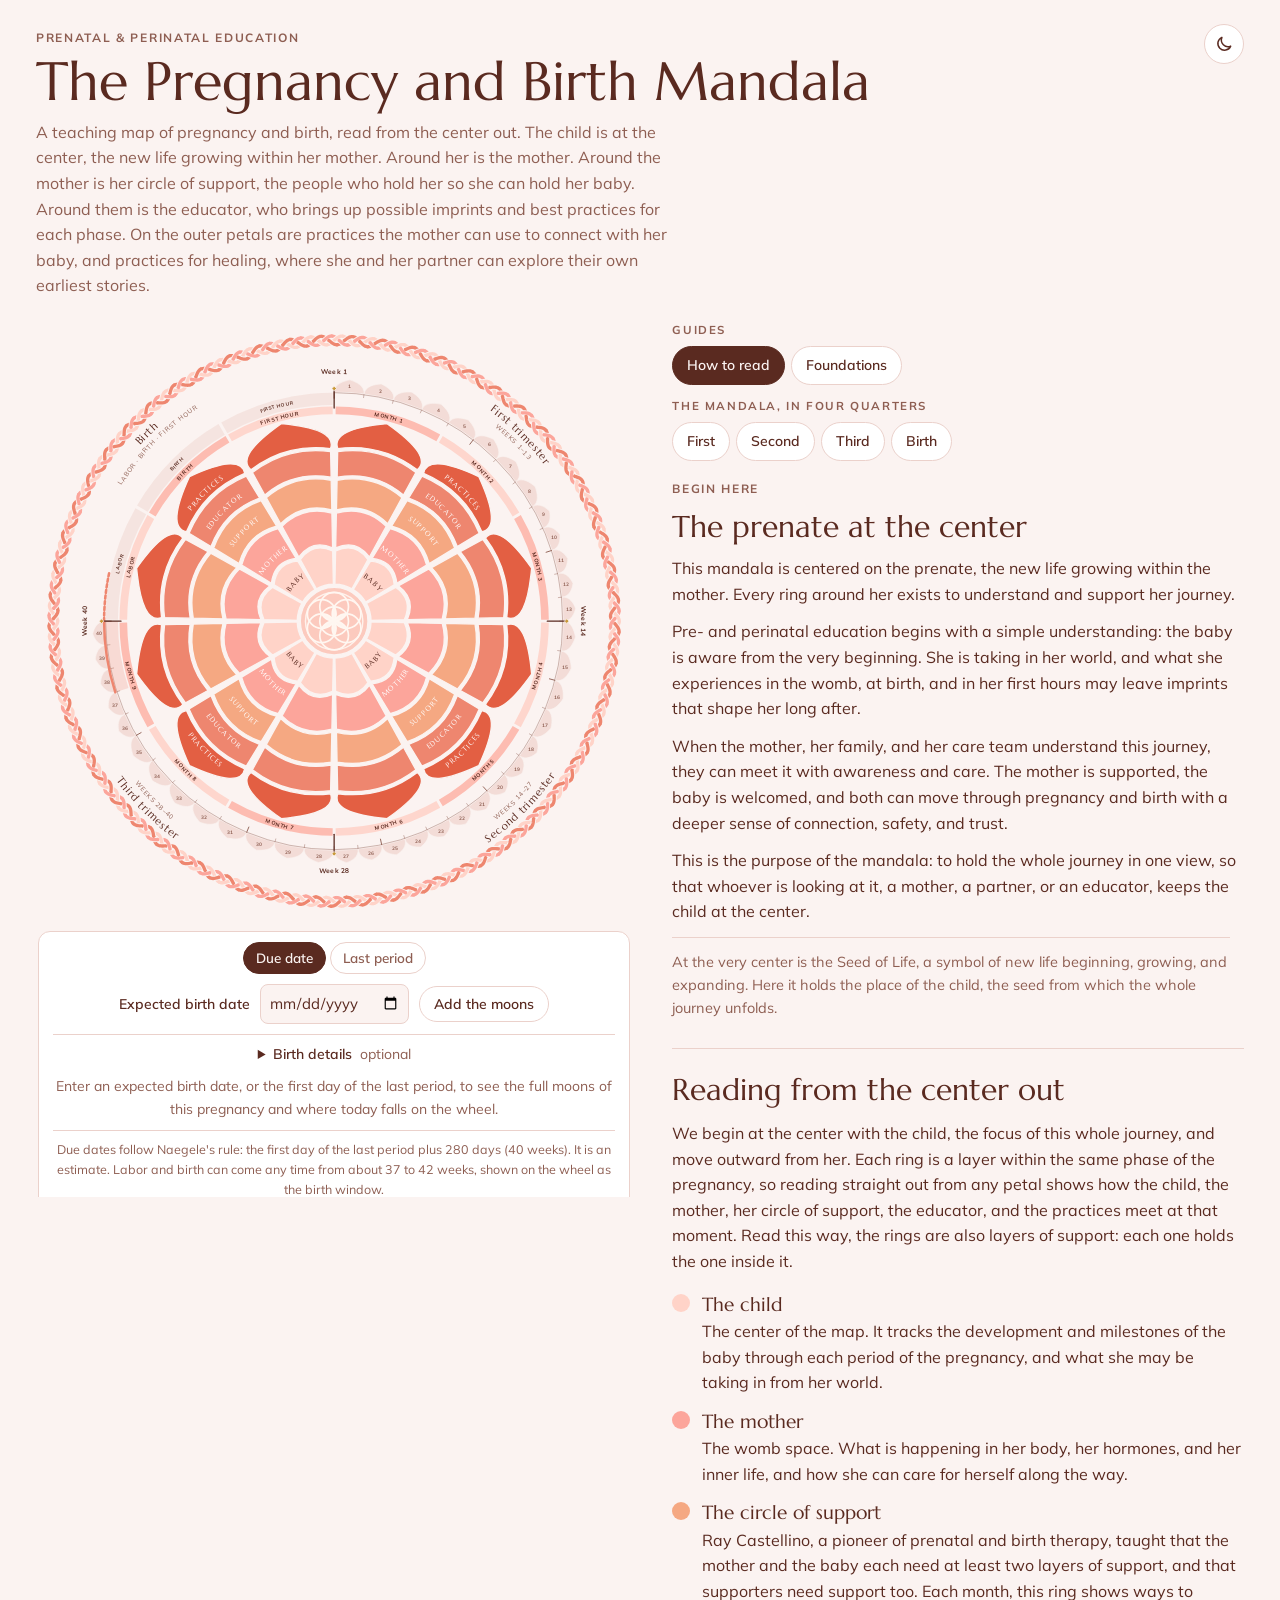
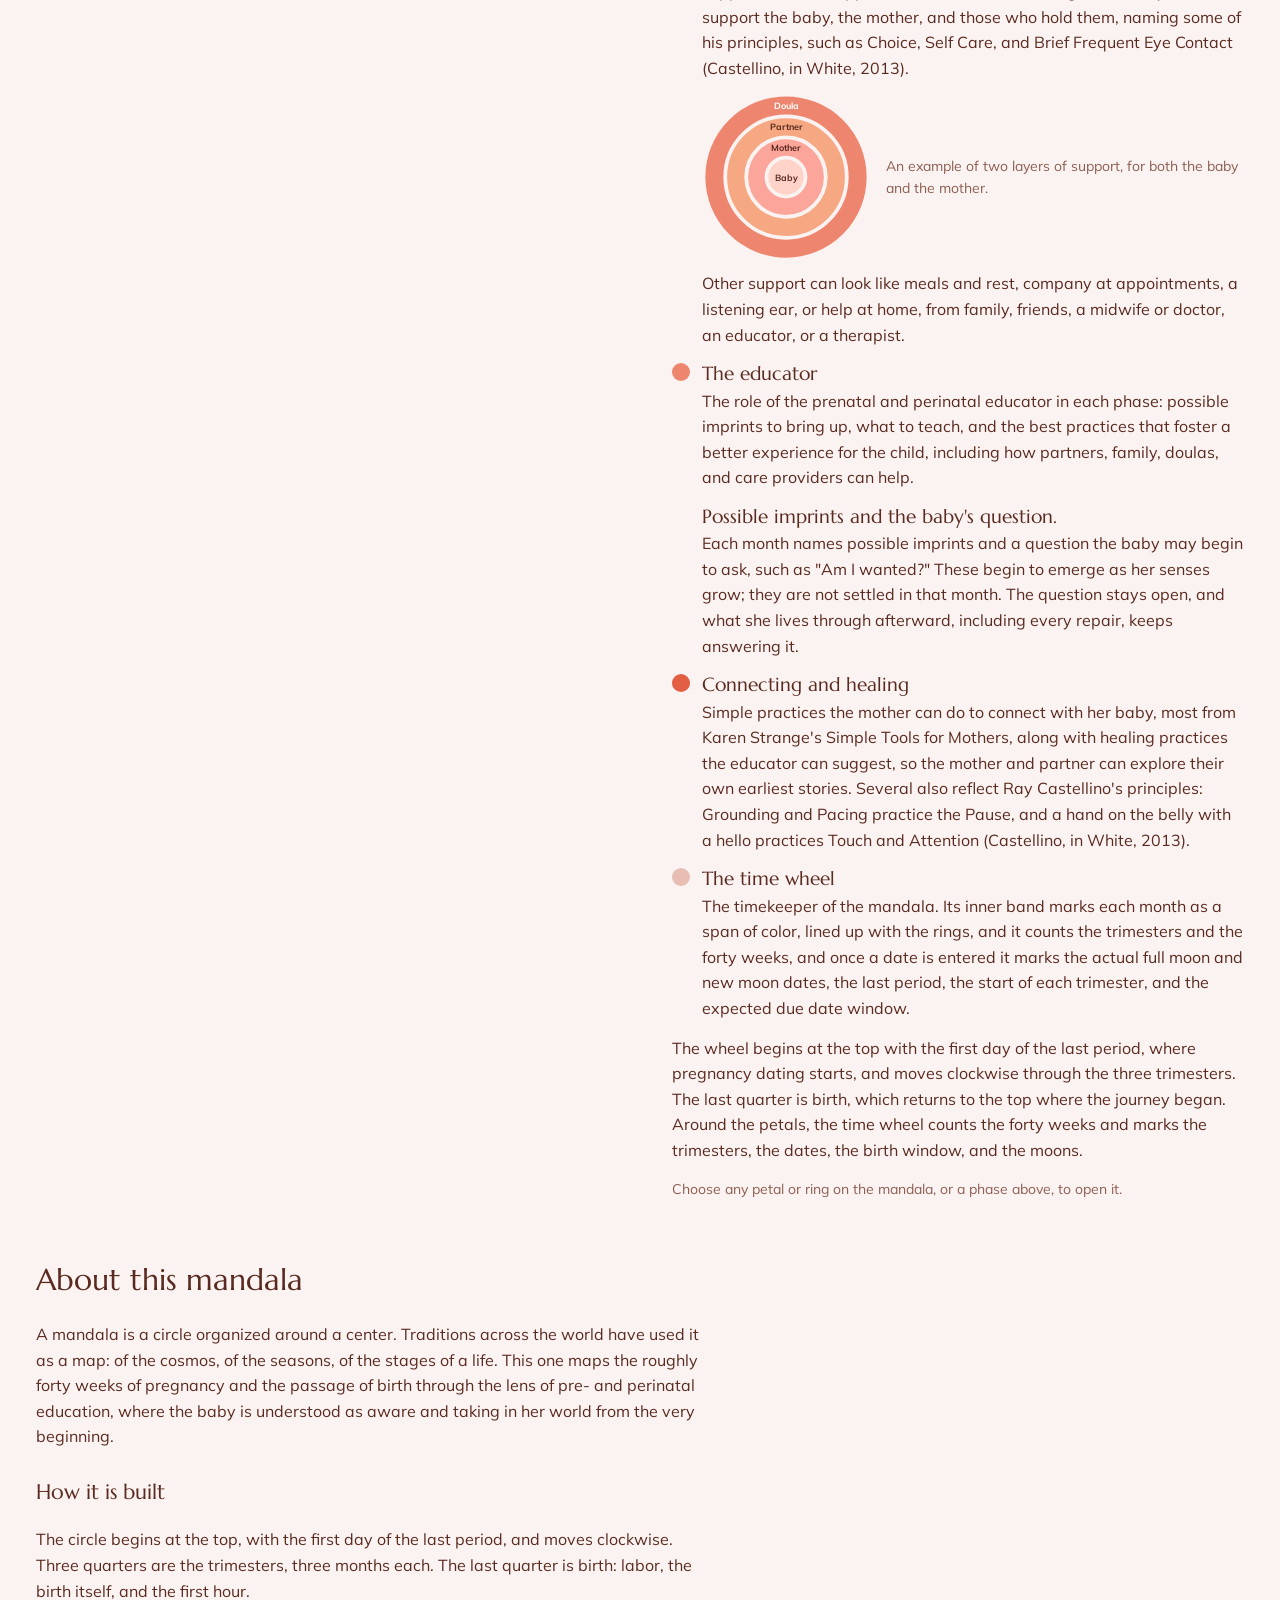
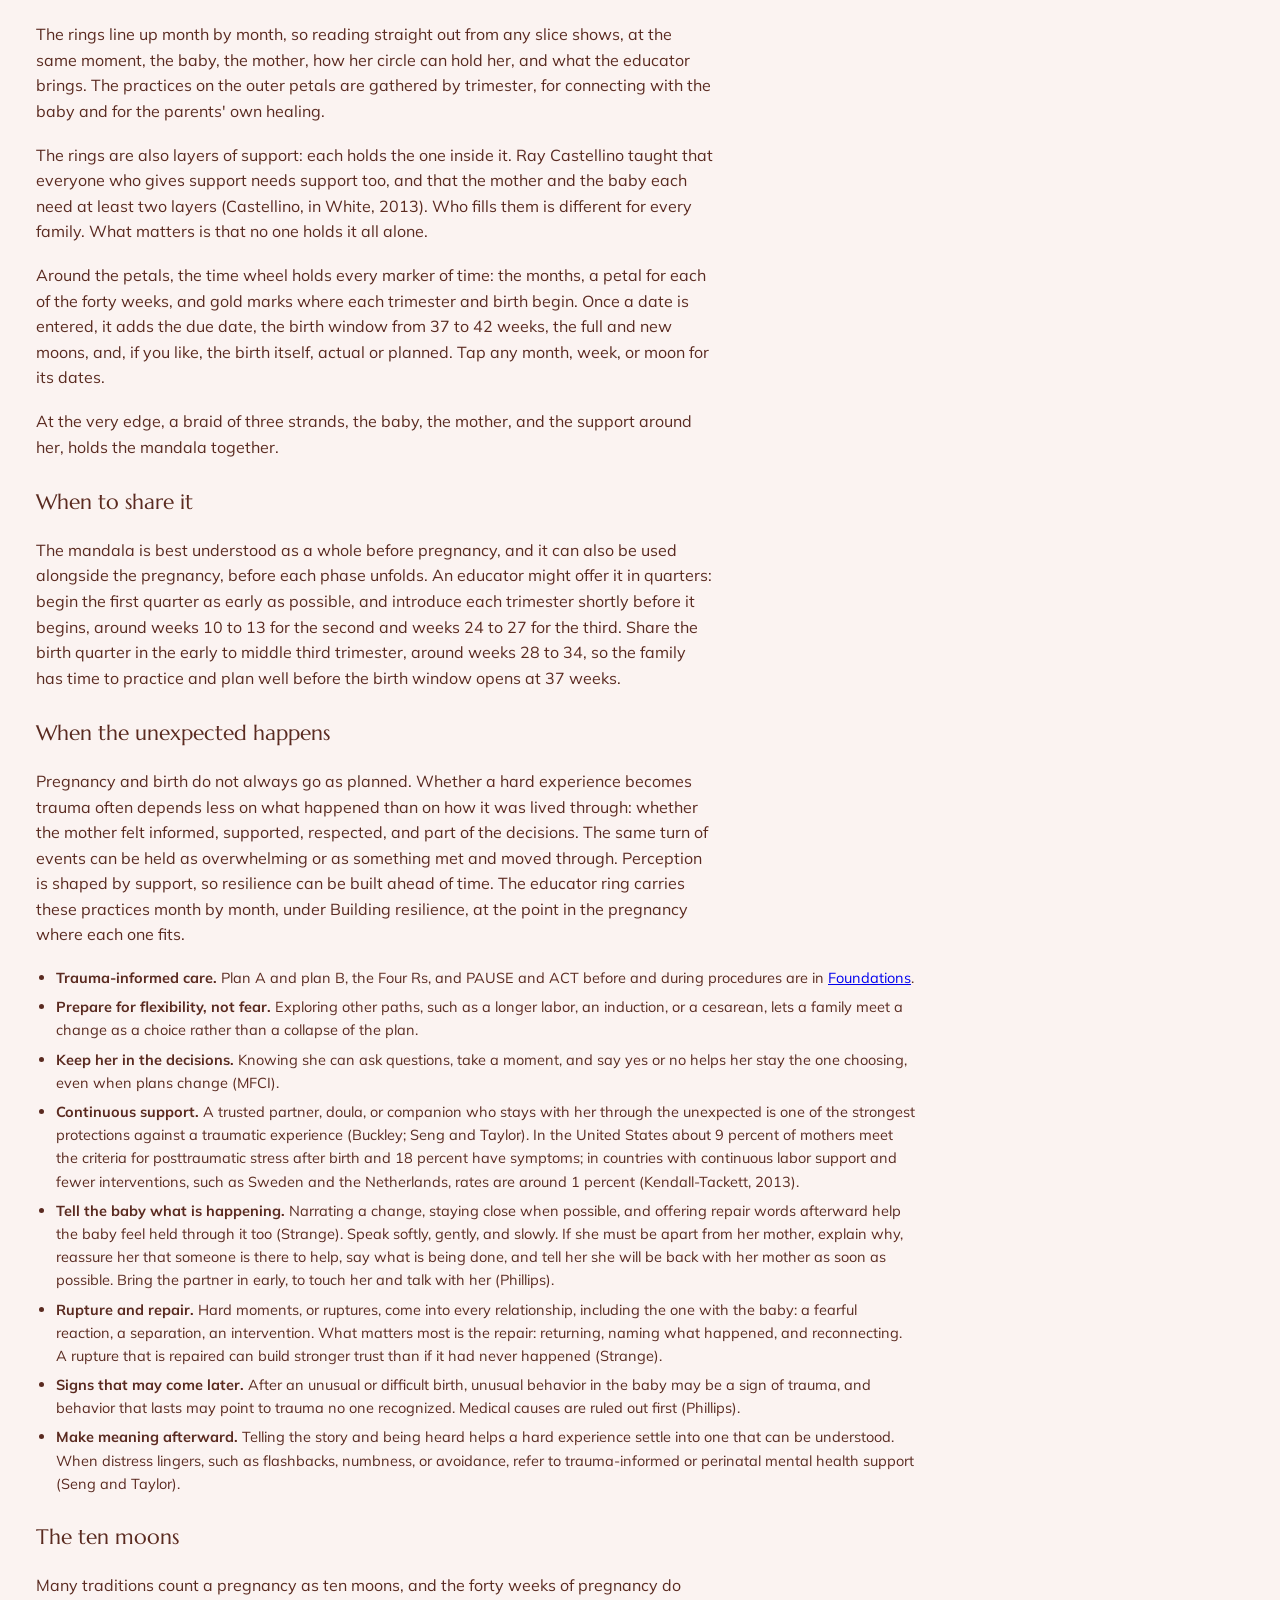
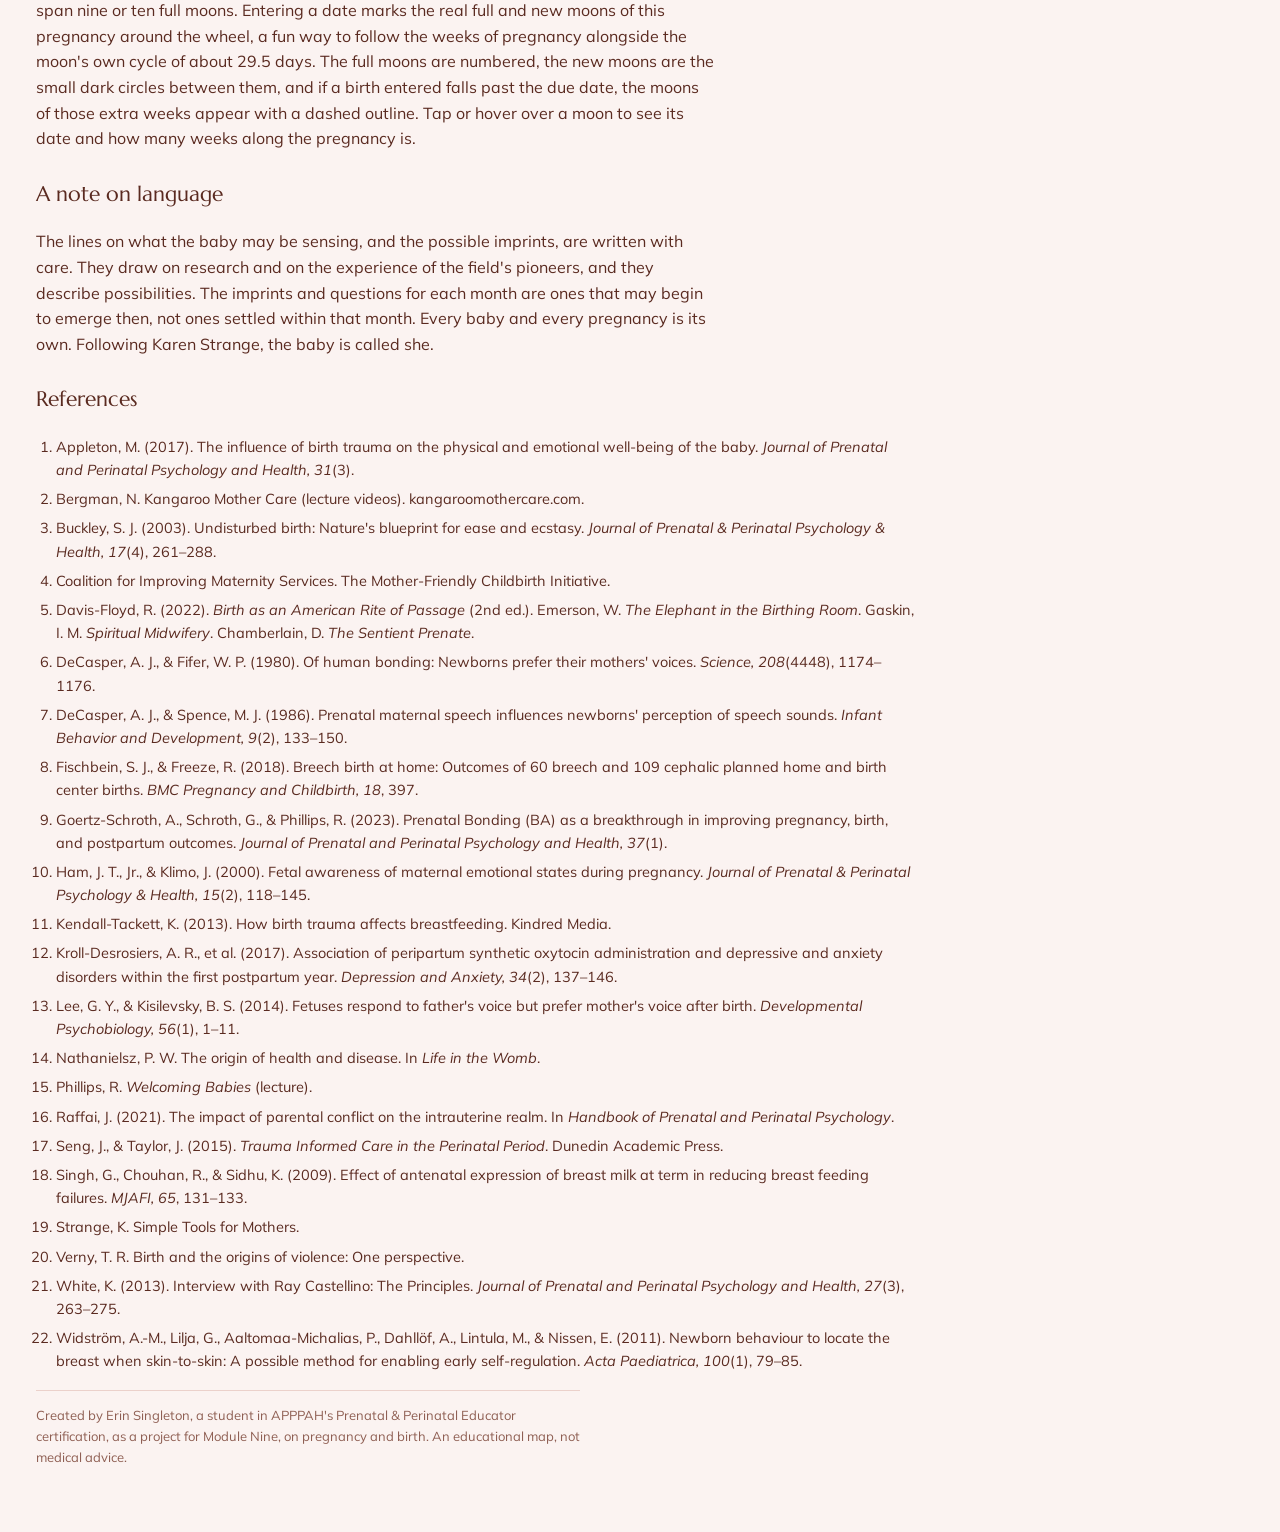
==== commit 96b80841: "Foundations: seven more cards for labor, birth, and the first hour (hormones of birth, mother-friend" ====
--- a/index.html
+++ b/index.html
@@ -177,6 +177,9 @@
 .navgroup{display:grid;gap:7px}
 .navlbl{font-size:11.5px;letter-spacing:.14em;text-transform:uppercase;color:var(--muted);font-weight:700}
 .fcard .where{margin:0;color:var(--muted);font-size:14px}
+.fgroup{font-family:var(--display);font-weight:400;font-size:24px;margin:14px 0 0;scroll-margin-top:16px}
+.fgroup:first-of-type{margin-top:4px}
+.fcard p{margin:0}
 .fcard .where a{white-space:nowrap}
 .fcard{scroll-margin-top:16px}
 .jump{display:flex;flex-wrap:wrap;align-items:center;gap:6px;margin:2px 0 0 4px;padding-left:12px;border-left:2px solid var(--line)}
@@ -318,12 +321,11 @@
     <h3 id="unexpected">When the unexpected happens</h3>
     <p>Pregnancy and birth do not always go as planned. Whether a hard experience becomes trauma often depends less on what happened than on how it was lived through: whether the mother felt informed, supported, respected, and part of the decisions. The same turn of events can be held as overwhelming or as something met and moved through. Perception is shaped by support, so resilience can be built ahead of time. The educator ring carries these practices month by month, under Building resilience, at the point in the pregnancy where each one fits.</p>
     <ul class="refs">
-      <li><b>Plan A and Plan B.</b> Prevent trauma wherever possible, and where it cannot be prevented, ease it with early, trauma-informed care. Four Rs guide that care: realize when trauma exists and how it can affect people, recognize its signs, respond to it, and resist re-traumatizing (Phillips).</li>
+      <li><b>Trauma-informed care.</b> Plan A and plan B, the Four Rs, and PAUSE and ACT before and during procedures are in <a href="#" data-found="trauma">Foundations</a>.</li>
       <li><b>Prepare for flexibility, not fear.</b> Exploring other paths, such as a longer labor, an induction, or a cesarean, lets a family meet a change as a choice rather than a collapse of the plan.</li>
       <li><b>Keep her in the decisions.</b> Knowing she can ask questions, take a moment, and say yes or no helps her stay the one choosing, even when plans change (MFCI).</li>
-      <li><b>Continuous support.</b> A trusted partner, doula, or companion who stays with her through the unexpected is one of the strongest protections against a traumatic experience (Buckley; Seng and Taylor).</li>
+      <li><b>Continuous support.</b> A trusted partner, doula, or companion who stays with her through the unexpected is one of the strongest protections against a traumatic experience (Buckley; Seng and Taylor). In the United States about 9 percent of mothers meet the criteria for posttraumatic stress after birth and 18 percent have symptoms; in countries with continuous labor support and fewer interventions, such as Sweden and the Netherlands, rates are around 1 percent (Kendall-Tackett, 2013).</li>
       <li><b>Tell the baby what is happening.</b> Narrating a change, staying close when possible, and offering repair words afterward help the baby feel held through it too (Strange). Speak softly, gently, and slowly. If she must be apart from her mother, explain why, reassure her that someone is there to help, say what is being done, and tell her she will be back with her mother as soon as possible. Bring the partner in early, to touch her and talk with her (Phillips).</li>
-      <li><b>Before and during procedures.</b> PAUSE before anything painful or stressful: <b>P</b>repare the equipment and comfort measures. <b>A</b>ssess her vital signs, the room, and the support. <b>U</b>nderstand her state, and your own. <b>S</b>peak to her in soothing tones: why it is needed, how long it will take, how you will comfort her, and that you are with her. <b>E</b>valuate your connection with her, and whether she is ready. Then ACT during it: <b>A</b>cknowledge her fear, pain, or stress, <b>C</b>ommunicate each step, and help her <b>T</b>ransition from treatment to recovery (Phillips).</li>
       <li><b>Rupture and repair.</b> Hard moments, or ruptures, come into every relationship, including the one with the baby: a fearful reaction, a separation, an intervention. What matters most is the repair: returning, naming what happened, and reconnecting. A rupture that is repaired can build stronger trust than if it had never happened (Strange).</li>
       <li><b>Signs that may come later.</b> After an unusual or difficult birth, unusual behavior in the baby may be a sign of trauma, and behavior that lasts may point to trauma no one recognized. Medical causes are ruled out first (Phillips).</li>
       <li><b>Make meaning afterward.</b> Telling the story and being heard helps a hard experience settle into one that can be understood. When distress lingers, such as flashbacks, numbness, or avoidance, refer to trauma-informed or perinatal mental health support (Seng and Taylor).</li>
@@ -334,23 +336,28 @@
     <p>The lines on what the baby may be sensing, and the possible imprints, are written with care. They draw on research and on the experience of the field's pioneers, and they describe possibilities. The imprints and questions for each month are ones that may begin to emerge then, not ones settled within that month. Every baby and every pregnancy is its own. Following Karen Strange, the baby is called she.</p>
     <h3>References</h3>
     <ol class="refs">
+      <li>Appleton, M. (2017). The influence of birth trauma on the physical and emotional well-being of the baby. <i>Journal of Prenatal and Perinatal Psychology and Health, 31</i>(3).</li>
+      <li>Bergman, N. Kangaroo Mother Care (lecture videos). kangaroomothercare.com.</li>
       <li>Buckley, S. J. (2003). Undisturbed birth: Nature's blueprint for ease and ecstasy. <i>Journal of Prenatal &amp; Perinatal Psychology &amp; Health, 17</i>(4), 261–288.</li>
       <li>Coalition for Improving Maternity Services. The Mother-Friendly Childbirth Initiative.</li>
+      <li>Davis-Floyd, R. (2022). <i>Birth as an American Rite of Passage</i> (2nd ed.). Emerson, W. <i>The Elephant in the Birthing Room</i>. Gaskin, I. M. <i>Spiritual Midwifery</i>. Chamberlain, D. <i>The Sentient Prenate</i>.</li>
+      <li>DeCasper, A. J., &amp; Fifer, W. P. (1980). Of human bonding: Newborns prefer their mothers' voices. <i>Science, 208</i>(4448), 1174–1176.</li>
+      <li>DeCasper, A. J., &amp; Spence, M. J. (1986). Prenatal maternal speech influences newborns' perception of speech sounds. <i>Infant Behavior and Development, 9</i>(2), 133–150.</li>
+      <li>Fischbein, S. J., &amp; Freeze, R. (2018). Breech birth at home: Outcomes of 60 breech and 109 cephalic planned home and birth center births. <i>BMC Pregnancy and Childbirth, 18</i>, 397.</li>
+      <li>Goertz-Schroth, A., Schroth, G., &amp; Phillips, R. (2023). Prenatal Bonding (BA) as a breakthrough in improving pregnancy, birth, and postpartum outcomes. <i>Journal of Prenatal and Perinatal Psychology and Health, 37</i>(1).</li>
       <li>Ham, J. T., Jr., &amp; Klimo, J. (2000). Fetal awareness of maternal emotional states during pregnancy. <i>Journal of Prenatal &amp; Perinatal Psychology &amp; Health, 15</i>(2), 118–145.</li>
+      <li>Kendall-Tackett, K. (2013). How birth trauma affects breastfeeding. Kindred Media.</li>
+      <li>Kroll-Desrosiers, A. R., et al. (2017). Association of peripartum synthetic oxytocin administration and depressive and anxiety disorders within the first postpartum year. <i>Depression and Anxiety, 34</i>(2), 137–146.</li>
+      <li>Lee, G. Y., &amp; Kisilevsky, B. S. (2014). Fetuses respond to father's voice but prefer mother's voice after birth. <i>Developmental Psychobiology, 56</i>(1), 1–11.</li>
+      <li>Nathanielsz, P. W. The origin of health and disease. In <i>Life in the Womb</i>.</li>
+      <li>Phillips, R. <i>Welcoming Babies</i> (lecture).</li>
       <li>Raffai, J. (2021). The impact of parental conflict on the intrauterine realm. In <i>Handbook of Prenatal and Perinatal Psychology</i>.</li>
       <li>Seng, J., &amp; Taylor, J. (2015). <i>Trauma Informed Care in the Perinatal Period</i>. Dunedin Academic Press.</li>
-      <li>Fischbein, S. J., &amp; Freeze, R. (2018). Breech birth at home: Outcomes of 60 breech and 109 cephalic planned home and birth center births. <i>BMC Pregnancy and Childbirth, 18</i>, 397.</li>
-      <li>Kroll-Desrosiers, A. R., et al. (2017). Association of peripartum synthetic oxytocin administration and depressive and anxiety disorders within the first postpartum year. <i>Depression and Anxiety, 34</i>(2), 137–146.</li>
-      <li>Nathanielsz, P. W. The origin of health and disease. In <i>Life in the Womb</i>.</li>
+      <li>Singh, G., Chouhan, R., &amp; Sidhu, K. (2009). Effect of antenatal expression of breast milk at term in reducing breast feeding failures. <i>MJAFI, 65</i>, 131–133.</li>
+      <li>Strange, K. Simple Tools for Mothers.</li>
       <li>Verny, T. R. Birth and the origins of violence: One perspective.</li>
-      <li>Strange, K. Simple Tools for Mothers.</li>
-      <li>Singh, G., Chouhan, R., &amp; Sidhu, K. (2009). Effect of antenatal expression of breast milk at term in reducing breast feeding failures. <i>MJAFI, 65</i>, 131–133.</li>
-      <li>Davis-Floyd, R. (2022). <i>Birth as an American Rite of Passage</i> (2nd ed.). Emerson, W. <i>The Elephant in the Birthing Room</i>. Gaskin, I. M. <i>Spiritual Midwifery</i>. Chamberlain, D. <i>The Sentient Prenate</i>.</li>
-      <li>Phillips, R. <i>Welcoming Babies</i> (lecture).</li>
-      <li>DeCasper, A. J., &amp; Fifer, W. P. (1980). Of human bonding: Newborns prefer their mothers' voices. <i>Science, 208</i>(4448), 1174–1176.</li>
-      <li>DeCasper, A. J., &amp; Spence, M. J. (1986). Prenatal maternal speech influences newborns' perception of speech sounds. <i>Infant Behavior and Development, 9</i>(2), 133–150.</li>
-      <li>Lee, G. Y., &amp; Kisilevsky, B. S. (2014). Fetuses respond to father's voice but prefer mother's voice after birth. <i>Developmental Psychobiology, 56</i>(1), 1–11.</li>
       <li>White, K. (2013). Interview with Ray Castellino: The Principles. <i>Journal of Prenatal and Perinatal Psychology and Health, 27</i>(3), 263–275.</li>
+      <li>Widström, A.-M., Lilja, G., Aaltomaa-Michalias, P., Dahllöf, A., Lintula, M., &amp; Nissen, E. (2011). Newborn behaviour to locate the breast when skin-to-skin: A possible method for enabling early self-regulation. <i>Acta Paediatrica, 100</i>(1), 79–85.</li>
     </ol>
     <p class="foot">Created by Erin Singleton, a student in APPPAH's Prenatal &amp; Perinatal Educator certification, as a project for Module Nine, on pregnancy and birth. An educational map, not medical advice.</p>
   </section>
@@ -553,10 +560,10 @@
    src:"Seng & Taylor (2015); Nathanielsz; Davis-Floyd (2022); MFCI"},
   {imp:"Whether her movements are noticed and met.",
    take:"Bonding begins before birth. The baby's movements are her way of communicating, and noticing when and how she moves is a first conversation.",
-   deep:["Prenatal attachment: it grows as the mother turns her attention toward the baby", "The baby as aware and communicating, her movements a way of telling her story (Strange)"],
+   deep:["Prenatal attachment: it grows as the mother turns her attention toward the baby", "The baby as aware and communicating, her movements a way of telling her story (Strange)", "Prenatal Bonding (BA): guided relaxation to connect with the baby, with encouraging early findings (Goertz-Schroth et al., 2023). <a class='go' href='#' data-found='bonding'>More in Foundations.</a>"],
    best:"Teach the language of movement: when she is most active, what her movements may be saying, and how to answer. Suggest a bonding program such as Pregnancy Dialogues.",
    res:"As the pregnancy shows, others begin sharing birth stories and advice, many of them fearful. Help her choose what she takes in, set kind boundaries, and gather stories of births that went well, so her picture of birth is shaped by more than fear. If a story leaves her shaken, that is natural, and talking it through helps her move past it.",
-   src:"Strange; Raffai (2021)"},
+   src:"Strange; Raffai (2021); Goertz-Schroth et al. (2023)"},
   {imp:"The sound world of the home: music, laughter, and raised voices. Offspring in Ham and Klimo's study recalled all three.",
    take:"The baby can hear, and her mother's voice is the clearest sound of all. The voices she hears often become familiar.",
    deep:["How sound reaches her: as vibration through fluid and tissue, with the mother's voice carried through her own body", "Ham and Klimo's father, whose \"hoo, hoo\" game from the fifth month led his newborn to stop nursing and turn toward his voice", "In the womb she responds to her father's voice as well as her mother's. After birth she prefers her mother's (Lee and Kisilevsky, 2014)"],
@@ -571,7 +578,7 @@
    src:"Raffai (2021); Emerson; Strange"},
   {imp:"Fear in the room: the mother's, the family's, and a practitioner's past cases.",
    take:"Labor hormones flow best when she feels safe, private, and unobserved, and she has the right to ask questions and say yes or no to anything offered.",
-   deep:["Buckley's four hormone systems of birth: oxytocin, endorphins, adrenaline, and prolactin", "Mother-friendly rights in labor: companions, freedom to move, food and drink (MFCI)", "Informed consent: benefits, risks, and alternatives"],
+   deep:["Buckley's four hormone systems of birth: oxytocin, endorphins, adrenaline, and prolactin", "Mother-friendly rights in labor: companions, freedom to move, food and drink (MFCI)", "Informed consent: benefits, risks, and alternatives. <a class='go' href='#' data-found='brain'>A short set of questions, BRAIN, is in Foundations.</a>"],
    best:"Help plan the birth space and who will advocate. Buckley recommends a doula as an advocate at a hospital birth.",
    res:"Begin preparing for flexibility, not fear. Explore other paths, such as a longer labor, an induction, or a cesarean, so a change can be met as a choice rather than a collapse of the plan. Fears may rise as birth comes closer; feeling them and talking them through is how they loosen their hold.",
    src:"Emerson; Buckley (2003); MFCI"},
@@ -589,22 +596,22 @@
    src:"Buckley (2003); ARRIVE trial review; Kroll-Desrosiers et al. (2017); Singh et al. (2009)"},
   {imp:"The journey through. The pace and pressure of labor, moments of feeling stuck, and whether the journey was supported or interrupted, including by synthetic oxytocin, forceps, or vacuum.",
    take:"Labor is the threshold, the journey out for mother and baby together. It flows best when she feels safe and unwatched, and her body and baby are designed for it.",
-   deep:["Undisturbed birth: privacy, safety, and not being watched (Buckley)", "How feeling watched raises adrenaline, which can slow oxytocin and labor", "Labor as part of nature, with walking and eating in it (Gaskin)"],
+   deep:["Undisturbed birth: privacy, safety, and not being watched (Buckley)", "How feeling watched raises adrenaline, which can slow oxytocin and labor", "Labor as part of nature, with walking and eating in it (Gaskin)", "The hormones of birth, and the conditions that let them flow. <a class='go' href='#' data-found='hormones'>More in Foundations.</a>"],
    best:"Guard the space: dim light, quiet, and only people the parents know and trust (Verny). No routine procedures without a reason (MFCI). Practitioners tend to their own birth stories and past cases (Emerson). Labor support for every mother, baby, and partner, including telling the baby what to expect, whether labor begins on its own, is induced, or is helped along (Phillips).",
    res:"Before labor begins, help her name her needs and plan her support, so the people with her know what matters to her. Prepare her for pain as well: pain is a normal part of labor, but suffering is something else. If pain becomes suffering, choosing an epidural or other relief is a sound choice that needs no guilt. If plans change, three things help her stay present: someone who stays by her side, clear explanations of what is happening, and time to respond. She can also tell the baby what is happening. Fear or overwhelm in labor is natural, and it tends to come and go in waves, like the contractions themselves.",
    src:"Buckley (2003); Gaskin; Verny; MFCI; Emerson; Phillips"},
   {imp:"Each birth event may leave an impression (Verny): harsh lights, noise, routine suctioning, and tight wrapping can overwhelm a newborn. A cesarean, forceps, or vacuum bring their own, and medication can leave a baby drowsy or out of touch at the first meeting.",
    take:"Birth is the passage through the gate. However it happens, the baby can be welcomed, and a familiar voice saying \"You are out now. You made it. You are safe.\" helps her settle (Strange).",
-   deep:["Vaginal birth: it helps clear her lungs and seeds her with her mother's beneficial microbes", "Cesarean after labor and planned cesarean before labor: how the baby's experience differs", "Closing the gap: skin to skin, breastfeeding, and a gentle cesarean", "Resuscitation from the baby's perspective, taught by Karen Strange, a midwife and neonatal resuscitation (NRP) instructor"],
+   deep:["Vaginal birth: it helps clear her lungs and seeds her with her mother's beneficial microbes", "Cesarean after labor and planned cesarean before labor: how the baby's experience differs", "Closing the gap: skin to skin, breastfeeding, and a gentle cesarean", "What can overwhelm a baby, and why being understood matters more than the birth itself (Appleton). <a class='go' href='#' data-found='trauma'>More in Foundations.</a>", "Resuscitation from the baby's perspective, taught by Karen Strange, a midwife and neonatal resuscitation (NRP) instructor"],
    best:"Gentle cesarean when surgery is needed, and delayed cord clamping (Davis-Floyd). Before and during a cesarean, tell the baby what is happening. If she needs help to breathe, PAUSE before and ACT during, and keep a voice and a hand with her (Phillips).",
    res:"If the birth takes an unexpected turn, such as a cesarean or a separation, the baby can be told what is happening, held close as soon as possible, and offered repair words afterward. Rupture and repair: the reconnection that follows a hard moment can build trust of its own (Strange). Help her see that she made the best choices she could with what she knew and felt in the moment. A birth that changed course is not a failure, and she can meet herself with the same kindness she offers her baby.",
-   src:"Verny; Buckley (2003); Strange; Davis-Floyd (2022); Phillips"},
+   src:"Verny; Buckley (2003); Strange; Davis-Floyd (2022); Phillips; Appleton (2017)"},
   {imp:"Welcome or separation: whether she is met, held, and spoken to, or taken away. If separation happens, repair can begin as soon as you are together.",
    take:"The first hour is a sensitive window, what Phillips calls the Sacred Hour. Keeping mother and baby together, skin to skin, helps them both, and she can ask for newborn checks on her chest and for the first bath to wait.",
-   deep:["Skin to skin: warmth, a steady heart and breath, breastfeeding, and oxytocin for both", "Humanistic care keeps mother and baby together; nursery bathing is not part of this model (Davis-Floyd)", "Verny cites research in which birth complications combined with early maternal rejection were linked to later violence (Raine and colleagues, 1994)"],
+   deep:["Skin to skin: warmth, a steady heart and breath, breastfeeding, and oxytocin for both. Her mother's body is her habitat (Bergman), and left skin to skin she moves through nine instinctive stages (Widström). <a class='go' href='#' data-found='sacred'>More in Foundations.</a>", "Humanistic care keeps mother and baby together; nursery bathing is not part of this model (Davis-Floyd)", "Verny cites research in which birth complications combined with early maternal rejection were linked to later violence (Raine and colleagues, 1994)"],
    best:"Protect skin to skin, breastfeeding, and rooming-in, with newborn checks done on the mother's chest (MFCI). Phillips names basic rights for every stable baby: gentle handling, loving words, immediate and uninterrupted skin to skin, delayed cord clamping, support to breastfeed within the first hour and on request, and no separation from her mother or partner.",
    res:"If the golden hour does not happen, through separation or medical care, or the cord is clamped and cut early, the bond is not lost. Relationships are built over time, and repair is possible: skin to skin, closeness, and telling the baby what happened can begin as soon as they are together (Strange). In the days after, mixed feelings, including sadness or disappointment, are natural and need no guilt. Help her tell the story and be heard, especially if it was hard. Watch for lingering distress, such as flashbacks, numbness, or avoidance, and refer to trauma-informed or perinatal mental health support (Seng and Taylor).",
-   src:"Verny; Davis-Floyd (2022); MFCI; Strange; Phillips"}
+   src:"Verny; Davis-Floyd (2022); MFCI; Strange; Phillips; Bergman; Widström et al. (2011)"}
 ];
 
 // The circle of support: Castellino's layers. tip: the month's theme in one sentence, shown on hover, with the baby in mind. The mother's first layer, the baby's second, and the holders held too
@@ -1290,44 +1297,101 @@
 function sw(v){ return `<span class="sw" style="background:var(${v})"></span>`; }
 function ul(items){ return "<ul>"+items.map(i=>`<li>${i}</li>`).join("")+"</ul>"; }
 
-// Foundations: the ideas under every month. where: [label, target], target is sel:phase:ring:month, intro, or #anchor
+// Foundations: the ideas under every month, and under labor, birth, and the first hour.
+// body: a string is a paragraph and an array is a list. where: [label, target], target is sel:phase:ring:month, intro, or #anchor
+const FOUND_GROUPS = [{id:"every", short:"Under every month", h:"Under every month"}, {id:"birth", short:"Labor, birth, and the first hour", h:"Labor, birth, and the first hour"}];
 const FOUND = [
-  {id:"aware", short:"The baby is aware", n:"The baby is aware",
-   what:"In this field a baby is understood as a feeling, sensing person from the beginning, who takes in her world and may remember it (Chamberlain; Verny). Her senses arrive in the order the months show: touch, then sound, then light.",
+  {g:"every", id:"aware", short:"The baby is aware", n:"The baby is aware",
+   body:["In this field a baby is understood as a feeling, sensing person from the beginning, who takes in her world and may remember it (Chamberlain; Verny). Her senses arrive in the order the months show: touch, then sound, then light."],
    why:"It is why this mandala speaks to the baby as well as about her.",
    where:[["The child ring, Month 1","sel:0:child:0"]]},
-  {id:"system", short:"One system", n:"Mother and baby are one system",
-   what:"Stress hormones partly cross the placenta, and a mother's heartbeat, breath, movement, and voice shift with her emotions. Her baby senses them (Ham and Klimo). A supported, steady mother helps steady her baby.",
+  {g:"every", id:"system", short:"One system", n:"Mother and baby are one system",
+   body:["Stress hormones partly cross the placenta, and a mother's heartbeat, breath, movement, and voice shift with her emotions. Her baby senses them (Ham and Klimo). A supported, steady mother helps steady her baby."],
    why:"It is offered as encouragement, not blame. Support for the mother is support for the baby (Nathanielsz).",
    where:[["The mother ring, Month 2","sel:0:mother:1"]]},
-  {id:"imprints", short:"Imprints", n:"Imprints and the baby's questions",
-   what:"Each month may leave an impression, called an imprint, on how she comes to see herself and the world. Each month also holds a question the baby may be asking, such as \u201cAm I wanted?\u201d",
+  {g:"every", id:"bonding", short:"Bonding before birth", n:"Bonding before birth",
+   body:["Prenatal Bonding (BA), developed by Jenő Raffai and György Hidas, guides a pregnant mother into deep relaxation so she can connect and talk with her baby. In one review of 295 pregnancies with at least twelve sessions, 99% of births were full term, 18% were cesareans (31.7% in the US), and 32% had no interventions (8% in Germany). Postpartum depression symptoms were reported by 1% of mothers (17% globally). The authors describe the postpartum as a new phase of a relationship that already exists (Goertz-Schroth et al., 2023)."],
+   why:"Connecting with her baby before birth may help them both. The study looked back at records, had no comparison group, and had a small sample, so these are encouraging findings, not proof.",
+   where:[["The educator ring, Month 4","sel:1:support:3"],["Month 5","sel:1:support:4"]]},
+  {g:"every", id:"imprints", short:"Imprints", n:"Imprints and the baby's questions",
+   body:["Each month may leave an impression, called an imprint, on how she comes to see herself and the world. Each month also holds a question the baby may be asking, such as “Am I wanted?”"],
    why:"Imprints are possibilities, not certainties. They can be good or hard, and none of them is fixed.",
    where:[["The educator ring, every month","sel:0:support:0"]]},
-  {id:"layers", short:"Layers of support", n:"Layers of support",
-   what:"Every mother and baby need at least two layers of support, and everyone who gives support needs support too (Castellino, in White, 2013).",
+  {g:"every", id:"layers", short:"Layers of support", n:"Layers of support",
+   body:["Every mother and baby need at least two layers of support, and everyone who gives support needs support too (Castellino, in White, 2013)."],
    why:"It is the reason for the circle of support and the educator rings.",
    where:[["How to read","intro"],["The circle ring","sel:0:circle:0"]]},
-  {id:"repair", short:"Repair", n:"Rupture and repair",
-   what:"Hard moments come into every relationship, including the one with the baby: a fearful reaction, a separation, an intervention. What matters most is the repair, which means returning, naming what happened, and reconnecting (Strange). Repair can begin at any time, including after birth.",
+  {g:"every", id:"repair", short:"Repair", n:"Rupture and repair",
+   body:["Hard moments come into every relationship, including the one with the baby: a fearful reaction, a separation, an intervention. What matters most is the repair, which means returning, naming what happened, and reconnecting (Strange). Repair can begin at any time, including after birth."],
    why:"It means nothing is too late.",
    where:[["The repair line in every month","sel:0:support:0"],["When the unexpected happens","#unexpected"]]},
-  {id:"practices", short:"Practices", n:"Connecting practices",
-   what:"Grounding, oxytocin moments, talking and singing to her, and hands on the belly. These grow good imprints, and they are also the way back after a hard moment (Strange).",
+  {g:"every", id:"practices", short:"Practices", n:"Connecting practices",
+   body:["Grounding, oxytocin moments, talking and singing to her, and hands on the belly. These grow good imprints, and they are also the way back after a hard moment (Strange)."],
    why:"They are small, daily, and something the mother or partner can do on their own.",
-   where:[["The practice ring","sel:0:practice:"]]}];
+   where:[["The practice ring","sel:0:practice:"]]},
+
+  {g:"birth", id:"hormones", short:"Hormones of birth", n:"The hormones of birth",
+   body:["Four hormone systems work together in an undisturbed birth (Buckley).",
+     ["<b>Oxytocin</b> brings rhythmic contractions and, with a surge of adrenaline and noradrenaline near the end, the fetal ejection reflex, a quick, easy push.","<b>Beta-endorphin</b> eases pain and carries her inward.","<b>Adrenaline and noradrenaline</b> give strength for the final pushes. Noradrenaline also makes the baby alert at the first meeting.","<b>Prolactin</b> begins milk and mothering."],
+     "They flow when she feels private, safe, and unobserved, much like lovemaking. Bright lights, strangers, and questions can slow them."],
+   why:"She and her baby share these hormones, so the setting matters. If medication or interventions are needed, they can blunt the peaks, and skin to skin afterward helps oxytocin and prolactin rise again.",
+   where:[["The mother ring, Labor","sel:3:mother:9"],["Birth","sel:3:mother:10"],["First hour","sel:3:mother:11"]]},
+  {g:"birth", id:"paradigm", short:"Mother-friendly care", n:"A mother-friendly paradigm of care",
+   body:["The Mother-Friendly Childbirth Initiative (MFCI) treats birth as a normal, healthy process. It rests on five principles:",
+     ["Normalcy of birth","Empowerment","Autonomy, the right to make informed choices","Doing no harm, by avoiding unnecessary interventions","Responsibility, shared between mother and provider"],
+     "Its ten steps include companions and doulas, freedom to move, food and drink in labor, no routine procedures without a reason, and skin to skin and breastfeeding.",
+     "Davis-Floyd describes three models of care: technocratic (the body as a machine), humanistic (care built on relationship), and holistic (body, mind, and spirit).",
+     "Phillips calls for a shift in how babies are seen and treated in hospitals. Practitioners need to know the baby is aware and know how to welcome her. Parents need support in bonding before and after birth. Places of birth need to be accountable for nurturing newborn care."],
+   why:"Knowing the models helps a family choose, and ask for, what fits.",
+   where:[["The educator ring, Month 3","sel:0:support:2"],["Month 7","sel:2:support:6"]]},
+  {g:"birth", id:"principles", short:"Castellino's principles", n:"Castellino's seven principles",
+   body:["Simple ways of being with a mother and baby that any supporter can practice (Castellino, in White, 2013).",
+     ["<b>Mutual Support and Cooperation:</b> everyone in the circle supports one another, for the sake of mother and baby.","<b>Choice:</b> ask and offer, and respect a yes and a no.","<b>The Pause:</b> slow down, and give the baby time to respond.","<b>Self Care:</b> supporters tend to their own needs so they can stay steady.","<b>Brief Frequent Eye Contact:</b> short, frequent glances connect without overwhelming.","<b>Touch and Attention:</b> meeting mother and baby with respectful touch and presence.","<b>Confidentiality:</b> her story stays hers to share."]],
+   why:"They give the circle of support a shared way of being together, especially in labor.",
+   where:[["The circle ring, Labor","sel:3:circle:9"]]},
+  {g:"birth", id:"trauma", short:"Trauma-informed care", n:"Trauma-informed care: the Four Rs",
+   body:["No one plans for the unexpected, and it sometimes comes. Plan A is to prevent trauma wherever possible. Plan B is to ease it with early, trauma-informed care, guided by four Rs (Phillips):",
+     ["<b>R</b>ealize when trauma exists and how it can affect people.","<b>R</b>ecognize its signs.","<b>R</b>espond to it.","<b>R</b>esist re-traumatizing."],
+     "Separation from her mother is stressful for a newborn even when it is necessary, and interventions can be too. That is why they are kept as brief as possible, with her mother or partner close (Phillips).",
+     "Stress becomes trauma when it overwhelms her ability to cope, in fight or flight or in freezing. Sources of overwhelm can include cord compression, medication given to the mother, induction or augmentation, and forceps or vacuum. What turns a hard birth into lasting trauma is often a lack of empathy for what the baby went through more than the birth itself (Appleton)."],
+   why:"If it happened, repair is possible, and being understood can change it.",
+   where:[["The educator ring, Labor","sel:3:support:9"],["Birth","sel:3:support:10"],["When the unexpected happens","#unexpected"]]},
+  {g:"birth", id:"pause", short:"PAUSE and ACT", n:"PAUSE and ACT",
+   body:["Before a painful or stressful procedure, PAUSE (Phillips):",
+     ["<b>P</b>repare the equipment and comfort measures.","<b>A</b>ssess her vital signs, the room, and the support.","<b>U</b>nderstand her state, and your own.","<b>S</b>peak to her in soothing tones: why it is needed, how long it will take, how you will comfort her, and that you are with her.","<b>E</b>valuate your connection with her, and whether she is ready."],
+     "During it, ACT:",
+     ["<b>A</b>cknowledge her fear, pain, or stress.","<b>C</b>ommunicate each step.","<b>T</b>ransition from treatment to recovery."]],
+   why:"It gives her a voice in what happens, and gives everyone words to use.",
+   where:[["The educator ring, Birth","sel:3:support:10"]]},
+  {g:"birth", id:"sacred", short:"The Sacred Hour", n:"The Sacred Hour",
+   body:["Phillips names basic rights for every stable baby:",
+     ["Gentle handling","Loving words","Immediate and uninterrupted skin to skin","Delayed cord clamping","Support to breastfeed within the first hour and on request","No separation from her mother or partner"],
+     "Her mother's body is her habitat: her warmth, smell, heartbeat, and breast. Her mother's chest warms or cools to match her (Bergman). Left skin to skin, a newborn moves through instinctive stages: birth cry, relaxation, awakening, activity, rest, crawling, familiarization, suckling, and sleeping (Widström)."],
+   why:"She knows the way, and the hour protects it.",
+   where:[["The educator ring, First hour","sel:3:support:11"],["The child ring","sel:3:child:11"]]},
+  {g:"birth", id:"brain", short:"BRAIN", n:"Informed consent: BRAIN",
+   body:["A short set of questions to ask about any suggested procedure. The acronym is widely taught in childbirth education.",
+     ["<b>B</b>enefits: what are the benefits?","<b>R</b>isks: what are the risks?","<b>A</b>lternatives: what else could we try?","<b>I</b>ntuition: what does my own sense say?","<b>N</b>othing: what if we wait, or do nothing for now?"]],
+   why:"It keeps her in the decisions, and her felt sense counts.",
+   where:[["The educator ring, Month 7","sel:2:support:6"]]}];
 let jumped=null;
-function showFoundations(user){
+function showFoundations(user, focus){
   sel={phase:null,ring:null,idx:null,page:"found"}; jumped=null; applySel(); markTabs();
   const go=([l,g])=>g.startsWith("#")?`<a href="${g}">${l}</a>`:`<a href="#" data-go="${g}">${l}</a>`;
-  panel.innerHTML=`<div class="phasehead"><h2>Foundations</h2><div class="meta">${FOUND.map(f=>f.short).join(" · ")}</div>
-      <p>Six ideas that sit under every month of this mandala. Read them first, or return to them whenever a slice raises a question. Each one says where to find it on the wheel.</p></div>
-    ${FOUND.map(f=>`<div class="ring fcard" id="found-${f.id}"><h3>${f.n}</h3>
-      <p>${f.what}</p><p><b>Why it matters.</b> ${f.why}</p>
-      <p class="where">Where it appears: ${f.where.map(go).join(" · ")}</p></div>`).join("")}
-    <p class="hint">When the unexpected happens, a plan A and plan B, and the steps for procedures are in <a href="#unexpected">the About section below</a>.</p>`;
-  if(user||window.matchMedia("(max-width:900px)").matches) panel.scrollIntoView({behavior:"smooth",block:"start"});
-}
+  const block=b=>Array.isArray(b)?ul(b):`<p>${b}</p>`;
+  const card=f=>`<div class="ring fcard" id="found-${f.id}"><h3>${f.n}</h3>
+      ${f.body.map(block).join("")}<p><b>Why it matters.</b> ${f.why}</p>
+      <p class="where">Where it appears: ${f.where.map(go).join(" · ")}</p></div>`;
+  panel.innerHTML=`<div class="phasehead"><h2>Foundations</h2><div class="meta">${FOUND_GROUPS.map(g=>g.short).join(" · ")}</div>
+      <p>The ideas that sit under this mandala, first the ones under every month, then the ones for labor, birth, and the first hour. Read them first, or return to them whenever a slice raises a question. Each one says where to find it on the wheel.</p></div>
+    ${FOUND_GROUPS.map(gr=>`<h3 class="fgroup" id="found-group-${gr.id}">${gr.h}</h3>${FOUND.filter(f=>f.g===gr.id).map(card).join("")}`).join("")}
+    <p class="hint">Plan A and plan B, and the steps for procedures, are also in <a href="#unexpected">the About section below</a>.</p>`;
+  const t=focus&&document.getElementById("found-"+focus);
+  if(t) t.scrollIntoView({behavior:"smooth",block:"start"});
+  else if(user||window.matchMedia("(max-width:900px)").matches) panel.scrollIntoView({behavior:"smooth",block:"start"});
+}
+// a link anywhere on the page that opens a Foundations card
+document.addEventListener("click",e=>{ const a=e.target.closest("a[data-found]"); if(!a) return; e.preventDefault(); showFoundations(true,a.dataset.found); });
 // links inside the Foundations page open a ring of a month, How to read, or a section below
 panel.addEventListener("click",e=>{ const a=e.target.closest("a[data-go]"); if(!a) return; e.preventDefault();
   const g=a.dataset.go; if(g==="intro"){ showIntro(); return; }
@@ -1407,7 +1471,7 @@
   const sub=(l,v,on)=>`<button class="sub" type="button" data-jump="${v}" aria-current="${on?"true":"false"}">${l}</button>`;
   // under Foundations, a jump to any of its ideas
   const gj=document.getElementById("gjump");
-  if(guide==="found"){ gj.innerHTML=`<span>Jump to</span>`+FOUND.map(f=>sub(f.short,f.id,jumped===f.id)).join(""); gj.hidden=false; } else { gj.hidden=true; gj.innerHTML=""; }
+  if(guide==="found"){ gj.innerHTML=`<span>Jump to</span>`+FOUND_GROUPS.map(g=>sub(g.short,g.id,jumped===g.id)).join(""); gj.hidden=false; } else { gj.hidden=true; gj.innerHTML=""; }
   // under a quarter, a jump to any one of its months
   const jump=document.getElementById("jump");
   if(sel.phase==null){ jump.hidden=true; jump.innerHTML=""; return; }
@@ -1417,7 +1481,7 @@
 document.getElementById("jump").addEventListener("click",e=>{ const b=e.target.closest("button[data-jump]"); if(!b) return;
   select(sel.phase,null,+b.dataset.jump,true); });
 document.getElementById("gjump").addEventListener("click",e=>{ const b=e.target.closest("button[data-jump]"); if(!b) return;
-  jumped=b.dataset.jump; markTabs(); const t=document.getElementById("found-"+jumped); if(t) t.scrollIntoView({behavior:"smooth",block:"start"}); });
+  jumped=b.dataset.jump; markTabs(); const t=document.getElementById("found-group-"+jumped); if(t) t.scrollIntoView({behavior:"smooth",block:"start"}); });
 function applySel(){
   cells.forEach(c=>{
     const p=+c.dataset.phase, r=c.dataset.ring, i=c.dataset.idx!=null?+c.dataset.idx:null;
